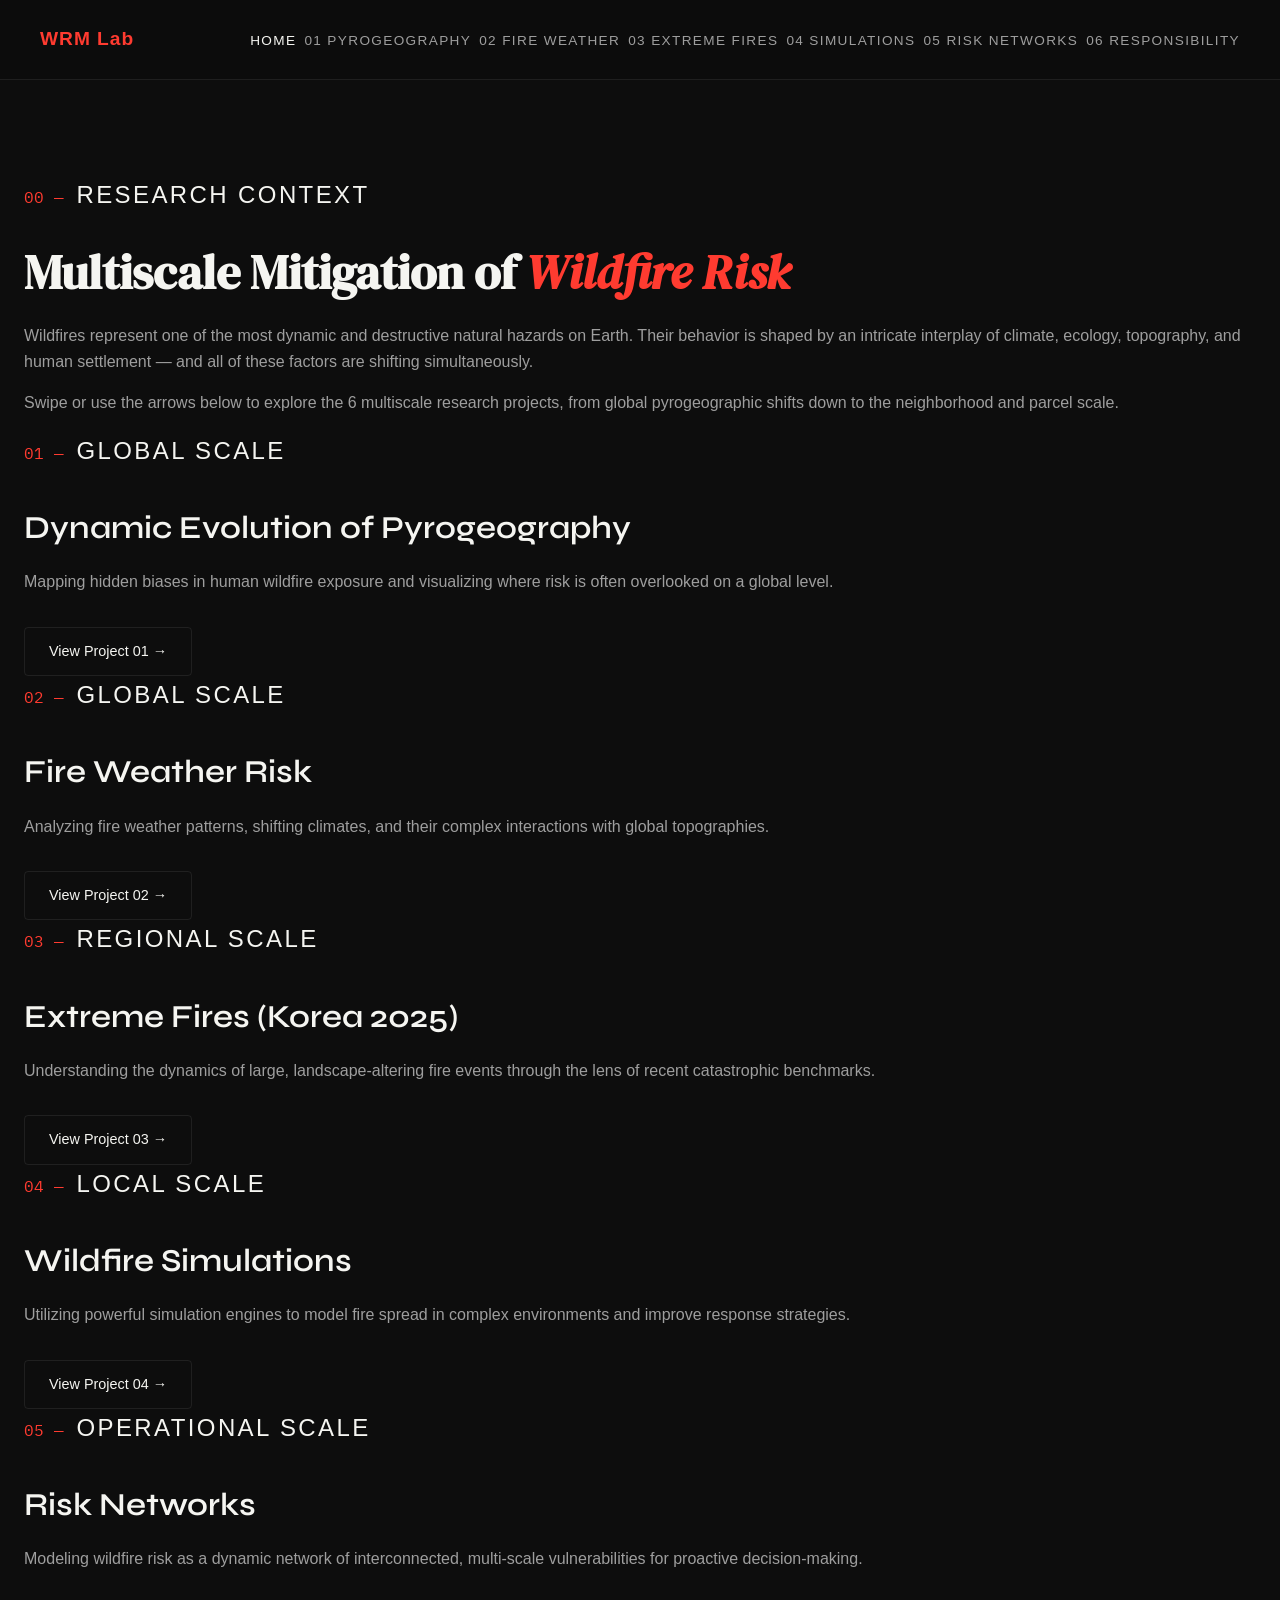
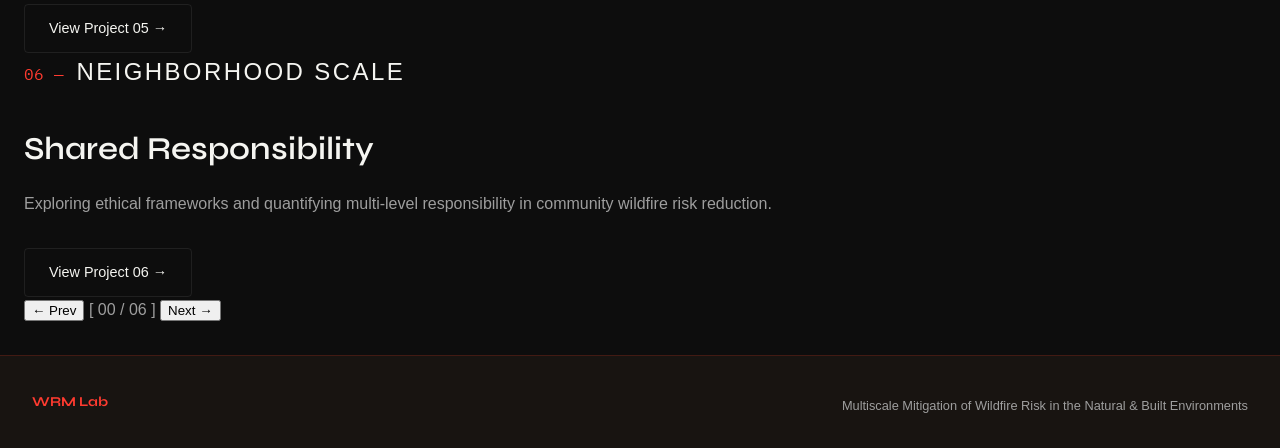
==== index.html @ 54d6aa49 "Restructured file paths and directories" ====
<!DOCTYPE html>
<html lang="en">
<head>
  <meta charset="UTF-8">
  <meta name="viewport" content="width=device-width, initial-scale=1.0">
  <title>Wildfire Risk Mitigation — Multiscale Research</title>
  <link rel="stylesheet" href="css/style.css">
  <link rel="icon" href="data:image/svg+xml,<svg xmlns='http://www.w3.org/2000/svg' viewBox='0 0 100 100'><text y='.9em' font-size='90'>🔥</text></svg>">
</head>
<body>

<nav id="main-nav">
  <a class="nav-logo" href="index.html">WRM Lab</a>
  <ul class="nav-links" style="display: flex; gap: 0.5rem; list-style: none;">
    <li><a href="index.html" class="active">Home</a></li>
    <li><a href="pages/01-pyrogeography.html">01 Pyrogeography</a></li>
    <li><a href="pages/02-fire-weather.html">02 Fire Weather</a></li>
    <li><a href="pages/03-extreme-fires.html">03 Extreme Fires</a></li>
    <li><a href="pages/04-simulations.html">04 Simulations</a></li>
    <li><a href="pages/05-risk-networks.html">05 Risk Networks</a></li>
    <li><a href="pages/06-responsibility.html">06 Responsibility</a></li>
  </ul>
</nav>

<main style="min-height: 100vh; display: flex; align-items: center; justify-content: center; padding: 6rem 1.5rem 2rem;">
  
  <div class="slider-wrapper">
    <div class="slides-container" id="slider">
      
      <div class="slide">
        <div class="section-header">
          <span class="section-num">00 —</span>
          <span class="section-title">Research Context</span>
        </div>
        <h1 style="font-family:'DM Serif Display',serif; font-size:clamp(2rem, 4vw, 3rem); line-height:1.1; margin-bottom:1.5rem;">
          Multiscale Mitigation of <em style="color:var(--fire-red); font-style:italic;">Wildfire Risk</em>
        </h1>
        <p style="color:var(--ash); margin-bottom:1rem;">Wildfires represent one of the most dynamic and destructive natural hazards on Earth. Their behavior is shaped by an intricate interplay of climate, ecology, topography, and human settlement — and all of these factors are shifting simultaneously.</p>
        <p style="color:var(--ash);">Swipe or use the arrows below to explore the 6 multiscale research projects, from global pyrogeographic shifts down to the neighborhood and parcel scale.</p>
      </div>

      <div class="slide">
        <div class="section-header">
          <span class="section-num">01 —</span>
          <span class="section-title">Global Scale</span>
        </div>
        <h2 style="font-family:'Syne',sans-serif; font-size:2rem; margin-bottom:1rem;">Dynamic Evolution of Pyrogeography</h2>
        <p style="color:var(--ash); margin-bottom:2rem;">Mapping hidden biases in human wildfire exposure and visualizing where risk is often overlooked on a global level.</p>
        <a href="pages/01-pyrogeography.html" class="btn-outline">View Project 01 →</a>
      </div>

      <div class="slide">
        <div class="section-header">
          <span class="section-num">02 —</span>
          <span class="section-title">Global Scale</span>
        </div>
        <h2 style="font-family:'Syne',sans-serif; font-size:2rem; margin-bottom:1rem;">Fire Weather Risk</h2>
        <p style="color:var(--ash); margin-bottom:2rem;">Analyzing fire weather patterns, shifting climates, and their complex interactions with global topographies.</p>
        <a href="pages/02-fire-weather.html" class="btn-outline">View Project 02 →</a>
      </div>

      <div class="slide">
        <div class="section-header">
          <span class="section-num">03 —</span>
          <span class="section-title">Regional Scale</span>
        </div>
        <h2 style="font-family:'Syne',sans-serif; font-size:2rem; margin-bottom:1rem;">Extreme Fires (Korea 2025)</h2>
        <p style="color:var(--ash); margin-bottom:2rem;">Understanding the dynamics of large, landscape-altering fire events through the lens of recent catastrophic benchmarks.</p>
        <a href="pages/03-extreme-fires.html" class="btn-outline">View Project 03 →</a>
      </div>

      <div class="slide">
        <div class="section-header">
          <span class="section-num">04 —</span>
          <span class="section-title">Local Scale</span>
        </div>
        <h2 style="font-family:'Syne',sans-serif; font-size:2rem; margin-bottom:1rem;">Wildfire Simulations</h2>
        <p style="color:var(--ash); margin-bottom:2rem;">Utilizing powerful simulation engines to model fire spread in complex environments and improve response strategies.</p>
        <a href="pages/04-simulations.html" class="btn-outline">View Project 04 →</a>
      </div>

      <div class="slide">
        <div class="section-header">
          <span class="section-num">05 —</span>
          <span class="section-title">Operational Scale</span>
        </div>
        <h2 style="font-family:'Syne',sans-serif; font-size:2rem; margin-bottom:1rem;">Risk Networks</h2>
        <p style="color:var(--ash); margin-bottom:2rem;">Modeling wildfire risk as a dynamic network of interconnected, multi-scale vulnerabilities for proactive decision-making.</p>
        <a href="pages/05-risk-networks.html" class="btn-outline">View Project 05 →</a>
      </div>

      <div class="slide">
        <div class="section-header">
          <span class="section-num">06 —</span>
          <span class="section-title">Neighborhood Scale</span>
        </div>
        <h2 style="font-family:'Syne',sans-serif; font-size:2rem; margin-bottom:1rem;">Shared Responsibility</h2>
        <p style="color:var(--ash); margin-bottom:2rem;">Exploring ethical frameworks and quantifying multi-level responsibility in community wildfire risk reduction.</p>
        <a href="pages/06-responsibility.html" class="btn-outline">View Project 06 →</a>
      </div>

    </div>

    <div class="slider-footer">
      <button id="prevBtn" class="slider-btn">← Prev</button>
      <span class="slider-counter">[ <span id="currentSlide">00</span> / 06 ]</span>
      <button id="nextBtn" class="slider-btn">Next →</button>
    </div>
  </div>

</main>

<footer style="text-align: center; padding: 2rem; border-top: 1px solid rgba(232, 52, 26, 0.2); background: rgba(26, 22, 18, 0.85); margin-top: auto;">
  <div style="font-family:'Syne',sans-serif; font-weight:700; color:var(--fire-red);">WRM Lab</div>
  <div style="color:var(--ash); font-size:0.8rem; margin-top:0.5rem;">Multiscale Mitigation of Wildfire Risk in the Natural & Built Environments</div>
</footer>

<script src="main.js"></script>
</body>
</html>
---- css/style.css ----
@import url('https://fonts.googleapis.com/css2?family=DM+Serif+Display:ital@0;1&family=Syne:wght@400;600;700;800&family=IBM+Plex+Mono:wght@400;500&family=Inter:wght@300;400;500&display=swap');

/* =========================================
   WRM Lab - Global Styles
   ========================================= */

:root {
  --bg-color: #0d0d0d;
  --panel-bg: rgba(255, 255, 255, 0.03);
  --border-color: rgba(255, 255, 255, 0.08);
  --bone: #f5f5f1;
  --ash: #9e9e9e;
  --fire-red: #ff3b30;
  --fire-orange: #ff9500;
  --font-main: -apple-system, BlinkMacSystemFont, "Segoe UI", Roboto, Helvetica, Arial, sans-serif;
  --font-mono: "IBM Plex Mono", Consolas, monospace;
}

body {
  background-color: var(--bg-color);
  color: var(--ash);
  font-family: var(--font-main);
  line-height: 1.6;
  margin: 0;
  padding: 0;
  overflow-x: hidden;
}

h1, h2, h3, h4, strong, em {
  color: var(--bone);
  font-weight: 600;
}

em {
  color: var(--fire-orange);
  font-style: normal;
}

a {
  color: var(--bone);
  text-decoration: none;
  transition: color 0.2s;
}

a:hover {
  color: var(--fire-red);
}

/* =========================================
   Navigation
   ========================================= */
#main-nav {
  display: flex;
  justify-content: space-between;
  align-items: center;
  padding: 1.5rem 2.5rem;
  border-bottom: 1px solid var(--border-color);
  position: sticky;
  top: 0;
  background: rgba(13, 13, 13, 0.9);
  backdrop-filter: blur(10px);
  z-index: 100;
}

.nav-logo, .footer-logo {
  font-weight: 700;
  font-size: 1.2rem;
  letter-spacing: 0.05em;
  color: var(--fire-red);
}

.nav-links {
  list-style: none;
  display: flex;
  gap: 1.5rem;
  margin: 0;
  padding: 0;
}

.nav-links a {
  font-size: 0.85rem;
  color: var(--ash);
  text-transform: uppercase;
  letter-spacing: 0.1em;
}

.nav-links a:hover, .nav-links a.active {
  color: var(--bone);
}

/* =========================================
   Hero Section
   ========================================= */
.hero {
  padding: 8rem 2.5rem 4rem;
  max-width: 1200px;
  margin: 0 auto;
}

.hero-eyebrow {
  font-family: var(--font-mono);
  font-size: 0.75rem;
  text-transform: uppercase;
  letter-spacing: 0.15em;
  color: var(--fire-red);
  margin-bottom: 1rem;
}

.hero h1 {
  font-size: clamp(2.5rem, 5vw, 4rem);
  line-height: 1.1;
  margin: 0 0 1.5rem 0;
  letter-spacing: -0.02em;
}

.hero-desc {
  font-size: 1.1rem;
  max-width: 600px;
  margin-bottom: 2.5rem;
}

.hero-meta {
  display: flex;
  gap: 3rem;
  margin-bottom: 3rem;
  padding-top: 2rem;
  border-top: 1px solid var(--border-color);
}

.meta-item {
  display: flex;
  flex-direction: column;
}

.meta-label {
  font-family: var(--font-mono);
  font-size: 0.65rem;
  text-transform: uppercase;
  letter-spacing: 0.1em;
  color: var(--ash);
  margin-bottom: 0.25rem;
}

.meta-value {
  color: var(--bone);
  font-size: 0.9rem;
}

/* =========================================
   Buttons & UI Elements
   ========================================= */
.btn-primary, .btn-outline {
  padding: 0.75rem 1.5rem;
  border-radius: 4px;
  font-size: 0.9rem;
  font-weight: 500;
  display: inline-block;
}

.btn-primary {
  background: var(--fire-red);
  color: #fff;
  border: 1px solid var(--fire-red);
}

.btn-primary:hover {
  background: transparent;
  color: var(--fire-red);
}

.btn-outline {
  background: transparent;
  border: 1px solid var(--border-color);
  color: var(--bone);
}

.btn-outline:hover {
  border-color: var(--bone);
}

.scale-bar {
  display: flex;
  gap: 1.5rem;
  border-bottom: 1px solid var(--border-color);
  padding-bottom: 1rem;
}

.scale-label {
  font-size: 0.8rem;
  color: var(--ash);
  text-transform: uppercase;
  letter-spacing: 0.05em;
}

.scale-label.active {
  color: var(--fire-red);
  font-weight: bold;
}

/* =========================================
   Layout & Typography
   ========================================= */
.two-col {
  display: grid;
  grid-template-columns: 1fr 1fr;
  gap: 4rem;
}

@media (max-width: 768px) {
  .two-col { grid-template-columns: 1fr; gap: 2rem; }
  .hero-meta { flex-direction: column; gap: 1rem; }
  .nav-links { display: none; } /* Hide complex nav on mobile for now */
}

.section-header {
  margin-bottom: 2rem;
}

.section-num {
  font-family: var(--font-mono);
  color: var(--fire-red);
  margin-right: 0.5rem;
}

.section-title {
  font-size: 1.5rem;
  color: var(--bone);
  font-weight: 300;
  text-transform: uppercase;
  letter-spacing: 0.1em;
}

.stats-row {
  display: grid;
  gap: 1.5rem;
}

.stat-item {
  background: var(--panel-bg);
  padding: 1.5rem;
  border-radius: 4px;
  border: 1px solid var(--border-color);
  text-align: center;
}

.stat-num {
  display: block;
  font-size: 2rem;
  color: var(--bone);
  font-weight: 700;
  margin-bottom: 0.25rem;
}

.stat-label {
  font-size: 0.75rem;
  color: var(--ash);
  text-transform: uppercase;
  letter-spacing: 0.1em;
}

.finding-callout {
  padding: 1.5rem;
  border-left: 3px solid var(--fire-red);
  background: rgba(255, 59, 48, 0.05);
}

.finding-callout p {
  color: var(--bone);
  font-size: 1.1rem;
  font-style: italic;
  margin: 0 0 0.5rem 0;
}

.finding-source {
  font-size: 0.8rem;
  color: var(--fire-red);
  font-family: var(--font-mono);
}

/* =========================================
   Projects Grid
   ========================================= */
.projects-section {
  padding: 5rem 2.5rem;
  max-width: 1200px;
  margin: 0 auto;
}

.cards-grid {
  display: grid;
  grid-template-columns: repeat(auto-fit, minmax(320px, 1fr));
  gap: 2rem;
}

.project-card {
  background: var(--panel-bg);
  border: 1px solid var(--border-color);
  border-radius: 8px;
  padding: 2rem;
  position: relative;
  transition: all 0.3s ease;
  display: flex;
  flex-direction: column;
}

.project-card:hover {
  border-color: var(--fire-red);
  transform: translateY(-5px);
  background: rgba(255, 255, 255, 0.05);
}

.card-num {
  position: absolute;
  top: 1.5rem;
  right: 1.5rem;
  font-family: var(--font-mono);
  color: rgba(255, 255, 255, 0.1);
  font-size: 2rem;
  font-weight: 700;
}

.card-scale {
  font-family: var(--font-mono);
  font-size: 0.65rem;
  color: var(--fire-orange);
  text-transform: uppercase;
  letter-spacing: 0.1em;
  margin-bottom: 1rem;
}

.card-title {
  font-size: 1.25rem;
  margin: 0 0 1rem 0;
}

.card-desc {
  font-size: 0.9rem;
  flex-grow: 1;
  margin-bottom: 1.5rem;
}

.card-tags {
  display: flex;
  flex-wrap: wrap;
  gap: 0.5rem;
  margin-bottom: 1.5rem;
}

.tag {
  font-size: 0.7rem;
  padding: 0.2rem 0.6rem;
  background: rgba(255, 255, 255, 0.05);
  border: 1px solid var(--border-color);
  border-radius: 20px;
}

.card-arrow {
  font-size: 0.85rem;
  color: var(--fire-red);
  font-weight: 600;
}

/* =========================================
   Individual Project Pages (e.g. 01-pyrogeography)
   ========================================= */
.page-wrap {
  max-width: 1000px;
  margin: 0 auto;
  padding: 0 2.5rem;
}

.page-hero {
  padding: 6rem 0 3rem;
  position: relative;
  border-bottom: 1px solid var(--border-color);
}

.page-num-large {
  position: absolute;
  top: 2rem;
  right: 0;
  font-size: 12rem;
  font-weight: 800;
  color: rgba(255, 255, 255, 0.02);
  line-height: 1;
  z-index: -1;
}

.page-breadcrumb {
  font-family: var(--font-mono);
  font-size: 0.75rem;
  color: var(--ash);
  margin-bottom: 2rem;
}

.page-breadcrumb span { margin: 0 0.5rem; }

.page-title {
  font-size: 3rem;
  margin: 0 0 1.5rem 0;
  line-height: 1.1;
}

.page-subtitle {
  font-size: 1.2rem;
  max-width: 800px;
}

.content-area {
  padding: 4rem 0;
}

.content-block {
  margin-bottom: 4rem;
  padding-bottom: 4rem;
  border-bottom: 1px solid var(--border-color);
}

.block-header {
  margin-bottom: 1.5rem;
}

.block-tag {
  display: inline-block;
  font-family: var(--font-mono);
  font-size: 0.7rem;
  color: var(--fire-red);
  text-transform: uppercase;
  letter-spacing: 0.1em;
  margin-bottom: 0.5rem;
}

.block-title {
  display: block;
  font-size: 1.5rem;
  color: var(--bone);
}

/* =========================================
   Interactive Plot Cards
   ========================================= */
.plots-grid {
  display: grid;
  grid-template-columns: repeat(auto-fit, minmax(280px, 1fr));
  gap: 1.5rem;
}

.plot-card {
  background: var(--panel-bg);
  border: 1px solid var(--border-color);
  border-radius: 8px;
  overflow: hidden;
  cursor: pointer;
  transition: all 0.2s;
}

.plot-card:hover {
  border-color: var(--fire-orange);
}

.plot-card-preview {
  height: 120px;
  background: rgba(0,0,0,0.5);
  display: flex;
  align-items: center;
  justify-content: center;
  font-size: 2.5rem;
  border-bottom: 1px solid var(--border-color);
}

.plot-card-body {
  padding: 1.2rem;
}

.plot-card-title {
  color: var(--bone);
  font-weight: 600;
  margin-bottom: 0.5rem;
}

.plot-card-desc {
  font-size: 0.8rem;
  margin-bottom: 1rem;
}

.plot-card-link {
  font-size: 0.8rem;
  color: var(--fire-orange);
}

.poster-viewer {
  border: 1px solid var(--border-color);
  border-radius: 8px;
  overflow: hidden;
}

.poster-viewer-header {
  background: var(--panel-bg);
  padding: 0.75rem 1rem;
  display: flex;
  justify-content: space-between;
  border-bottom: 1px solid var(--border-color);
}

.page-nav {
  display: flex;
  justify-content: space-between;
  padding: 2rem 0 4rem;
}

.page-nav-btn {
  padding: 1rem 2rem;
  border: 1px solid var(--border-color);
  border-radius: 4px;
  background: var(--panel-bg);
}

.page-nav-btn:hover {
  border-color: var(--bone);
}

/* =========================================
   Footer
   ========================================= */
footer {
  display: flex;
  justify-content: space-between;
  align-items: center;
  padding: 2rem 2.5rem;
  border-top: 1px solid var(--border-color);
  background: var(--bg-color);
  font-size: 0.85rem;
}

@media (max-width: 768px) {
  footer { flex-direction: column; gap: 1rem; text-align: center; }
  footer > div { text-align: center !important; }
}

/* =========================================
   Animations
   ========================================= */
@keyframes fadeInUp {
  from { opacity: 0; transform: translateY(20px); }
  to { opacity: 1; transform: translateY(0); }
}

.animate-in {
  opacity: 0;
  animation: fadeInUp 0.8s ease forwards;
}

.delay-1 { animation-delay: 0.1s; }
.delay-2 { animation-delay: 0.2s; }
.delay-3 { animation-delay: 0.3s; }
.delay-4 { animation-delay: 0.4s; }
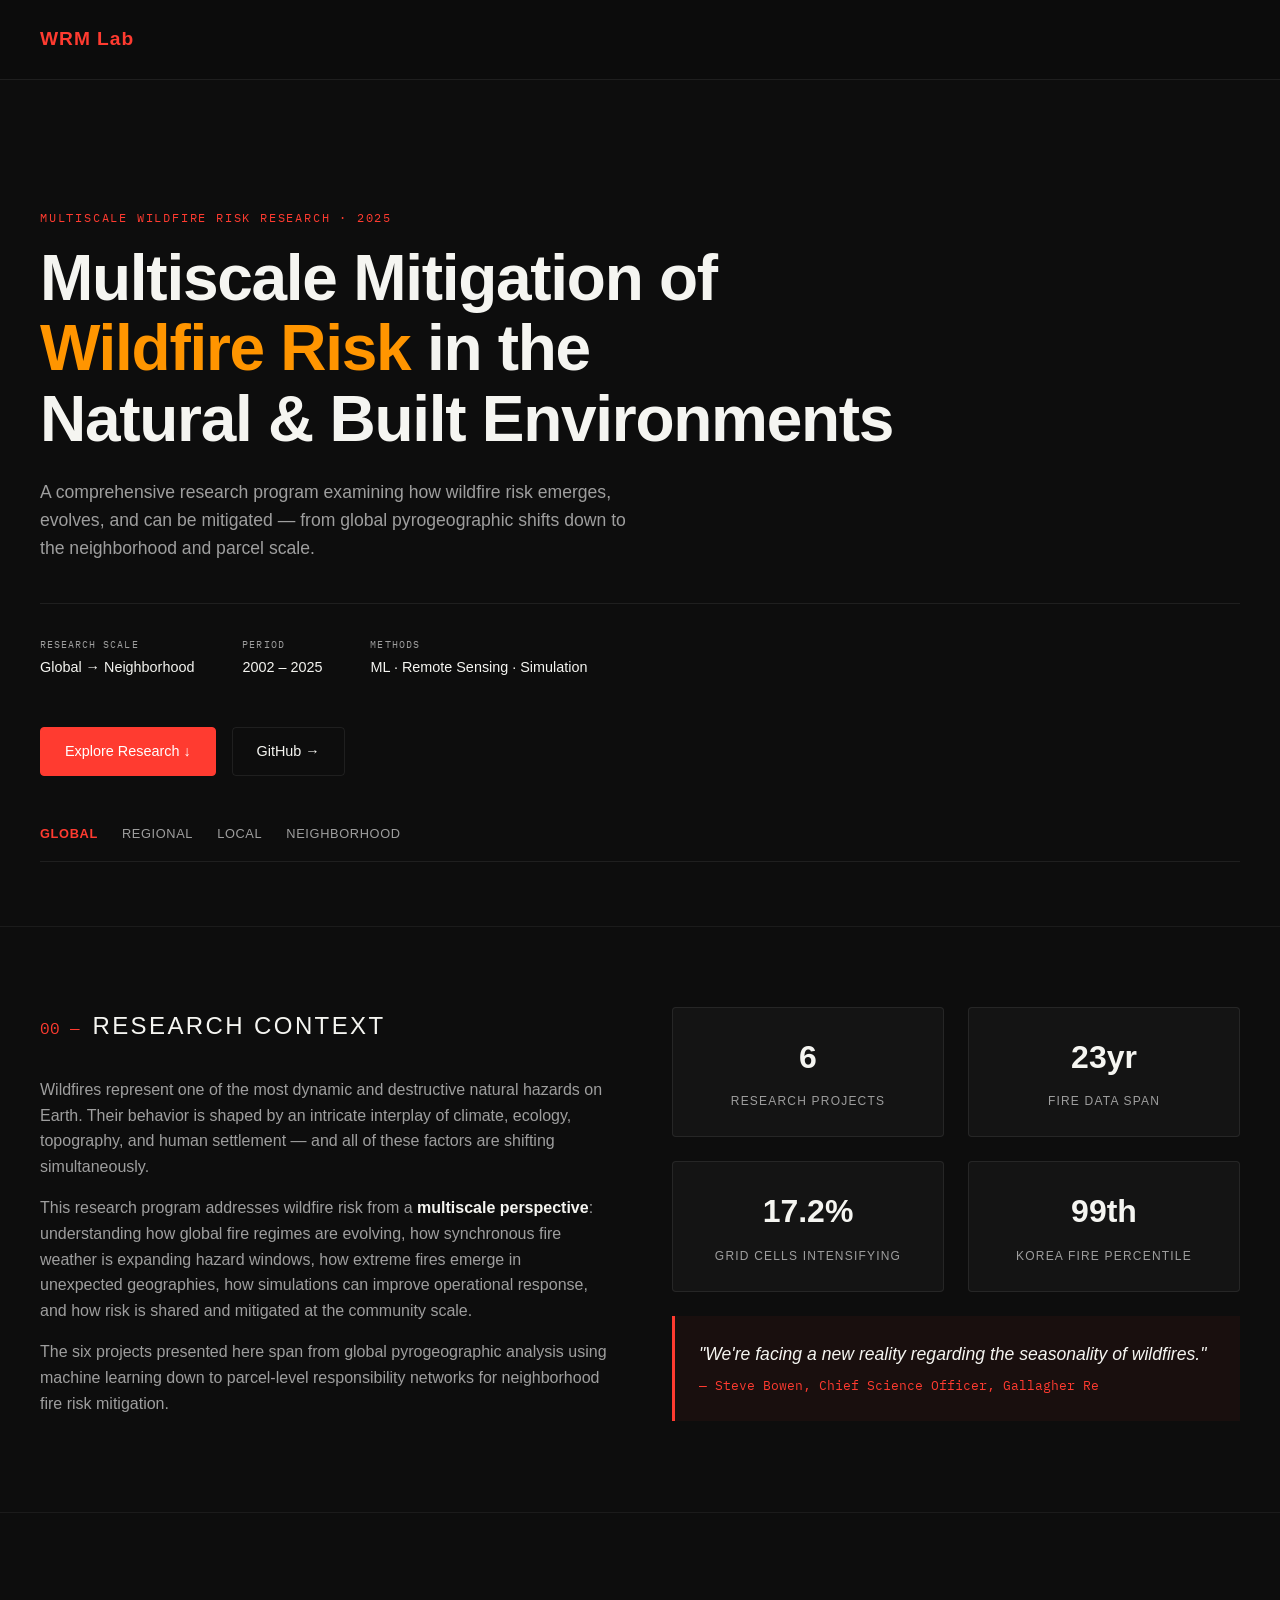
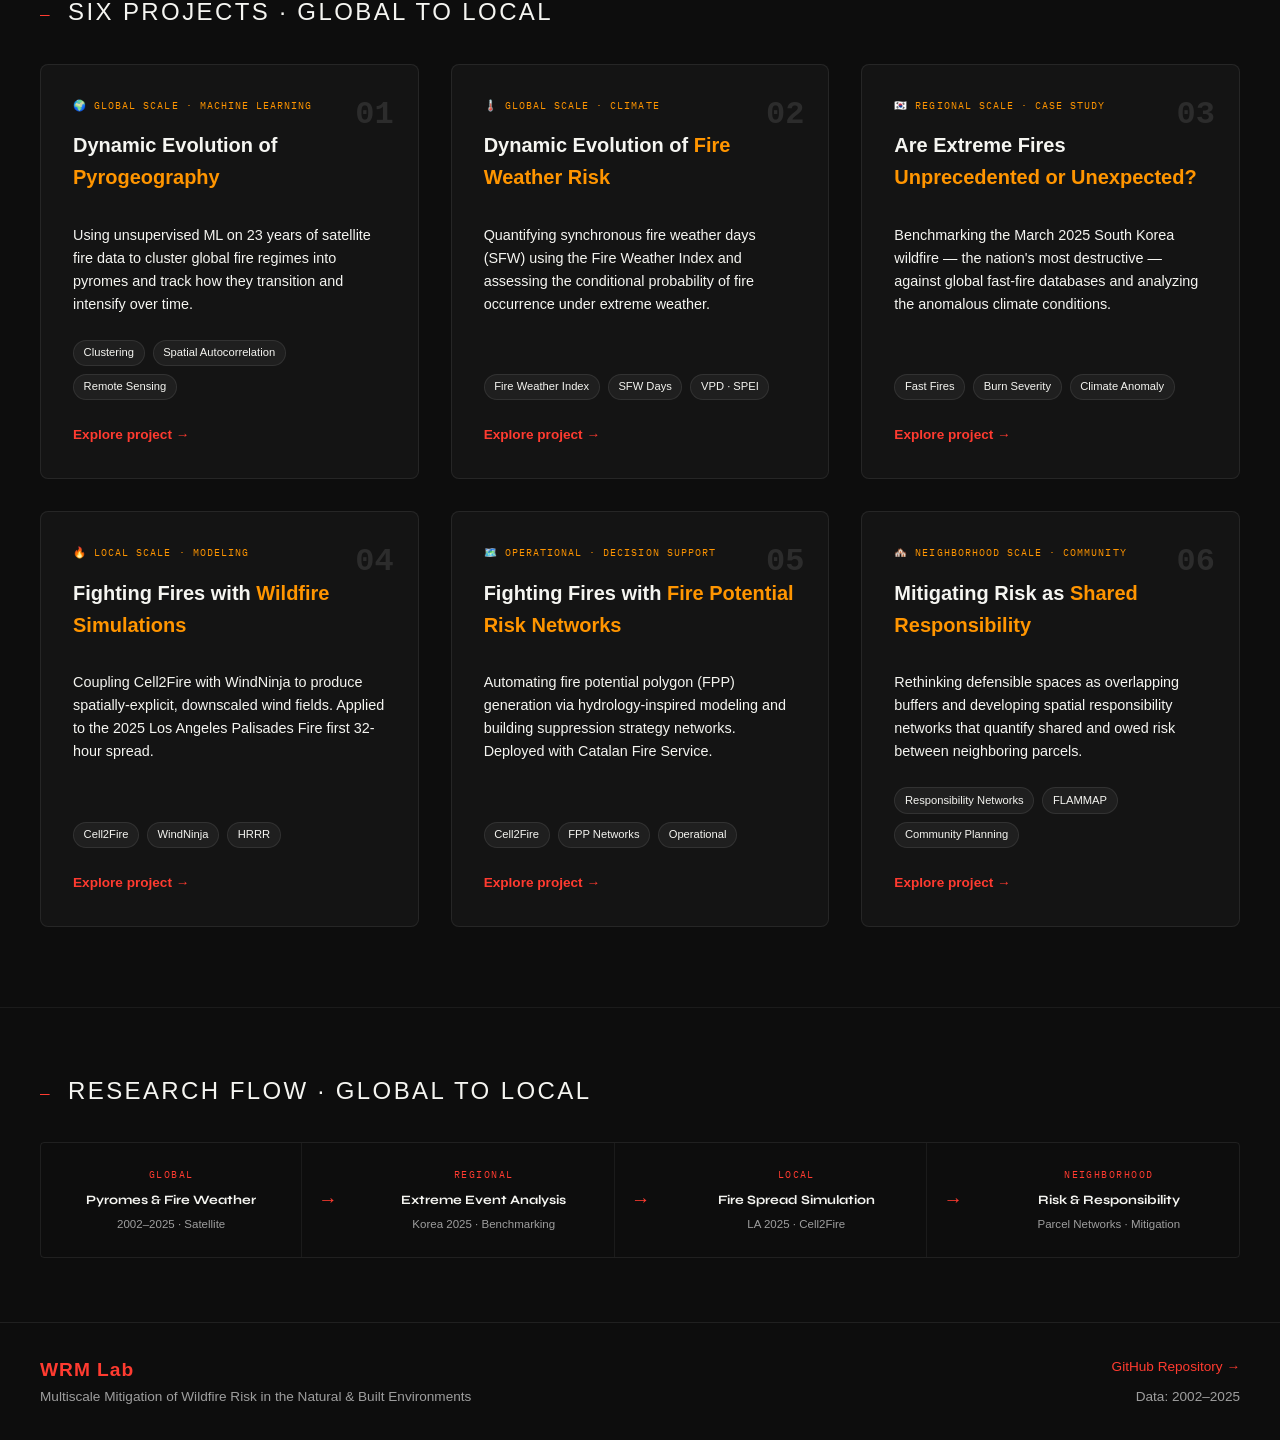
==== commit 4f642b64: "Restructured file paths and directories" ====
--- a/index.html
+++ b/index.html
@@ -10,111 +10,232 @@
 <body>
 
 <nav id="main-nav">
-  <a class="nav-logo" href="index.html">WRM Lab</a>
-  <ul class="nav-links" style="display: flex; gap: 0.5rem; list-style: none;">
-    <li><a href="index.html" class="active">Home</a></li>
-    <li><a href="pages/01-pyrogeography.html">01 Pyrogeography</a></li>
-    <li><a href="pages/02-fire-weather.html">02 Fire Weather</a></li>
-    <li><a href="pages/03-extreme-fires.html">03 Extreme Fires</a></li>
-    <li><a href="pages/04-simulations.html">04 Simulations</a></li>
-    <li><a href="pages/05-risk-networks.html">05 Risk Networks</a></li>
-    <li><a href="pages/06-responsibility.html">06 Responsibility</a></li>
-  </ul>
+  <a class="nav-logo" href="#">WRM Lab</a>
+  <ul class="nav-links"></ul>
 </nav>
 
-<main style="min-height: 100vh; display: flex; align-items: center; justify-content: center; padding: 6rem 1.5rem 2rem;">
-  
-  <div class="slider-wrapper">
-    <div class="slides-container" id="slider">
-      
-      <div class="slide">
+<!-- ─── HERO ─── -->
+<section class="hero">
+  <div class="hero-bg"></div>
+  <div class="hero-grid"></div>
+  <div class="hero-content">
+    <div class="hero-eyebrow animate-in">Multiscale Wildfire Risk Research · 2025</div>
+    <h1 class="animate-in delay-1">
+      Multiscale Mitigation of<br>
+      <em>Wildfire Risk</em> in the<br>
+      Natural &amp; Built Environments
+    </h1>
+    <p class="hero-desc animate-in delay-2">
+      A comprehensive research program examining how wildfire risk emerges, evolves, and can be mitigated — from global pyrogeographic shifts down to the neighborhood and parcel scale.
+    </p>
+    <div class="hero-meta animate-in delay-3">
+      <div class="meta-item">
+        <span class="meta-label">Research Scale</span>
+        <span class="meta-value">Global → Neighborhood</span>
+      </div>
+      <div class="meta-item">
+        <span class="meta-label">Period</span>
+        <span class="meta-value">2002 – 2025</span>
+      </div>
+      <div class="meta-item">
+        <span class="meta-label">Methods</span>
+        <span class="meta-value">ML · Remote Sensing · Simulation</span>
+      </div>
+    </div>
+    <div class="animate-in delay-4" style="display:flex; gap:1rem; flex-wrap:wrap;">
+      <a href="#projects" class="btn-primary">Explore Research ↓</a>
+      <a href="https://github.com/minhokim93/Lau_WRM" target="_blank" class="btn-outline">GitHub →</a>
+    </div>
+
+    <div class="scale-bar animate-in delay-4" style="margin-top:3rem;">
+      <span class="scale-label active">Global</span>
+      <span class="scale-label">Regional</span>
+      <span class="scale-label">Local</span>
+      <span class="scale-label">Neighborhood</span>
+    </div>
+  </div>
+</section>
+
+<!-- ─── CONTEXT ─── -->
+<section style="padding: 5rem 2.5rem; border-top: 1px solid rgba(255,255,255,0.06); border-bottom: 1px solid rgba(255,255,255,0.06);">
+  <div style="max-width:1200px; margin:0 auto;">
+    <div class="two-col">
+      <div>
         <div class="section-header">
           <span class="section-num">00 —</span>
           <span class="section-title">Research Context</span>
         </div>
-        <h1 style="font-family:'DM Serif Display',serif; font-size:clamp(2rem, 4vw, 3rem); line-height:1.1; margin-bottom:1.5rem;">
-          Multiscale Mitigation of <em style="color:var(--fire-red); font-style:italic;">Wildfire Risk</em>
-        </h1>
-        <p style="color:var(--ash); margin-bottom:1rem;">Wildfires represent one of the most dynamic and destructive natural hazards on Earth. Their behavior is shaped by an intricate interplay of climate, ecology, topography, and human settlement — and all of these factors are shifting simultaneously.</p>
-        <p style="color:var(--ash);">Swipe or use the arrows below to explore the 6 multiscale research projects, from global pyrogeographic shifts down to the neighborhood and parcel scale.</p>
-      </div>
-
-      <div class="slide">
-        <div class="section-header">
-          <span class="section-num">01 —</span>
-          <span class="section-title">Global Scale</span>
-        </div>
-        <h2 style="font-family:'Syne',sans-serif; font-size:2rem; margin-bottom:1rem;">Dynamic Evolution of Pyrogeography</h2>
-        <p style="color:var(--ash); margin-bottom:2rem;">Mapping hidden biases in human wildfire exposure and visualizing where risk is often overlooked on a global level.</p>
-        <a href="pages/01-pyrogeography.html" class="btn-outline">View Project 01 →</a>
-      </div>
-
-      <div class="slide">
-        <div class="section-header">
-          <span class="section-num">02 —</span>
-          <span class="section-title">Global Scale</span>
-        </div>
-        <h2 style="font-family:'Syne',sans-serif; font-size:2rem; margin-bottom:1rem;">Fire Weather Risk</h2>
-        <p style="color:var(--ash); margin-bottom:2rem;">Analyzing fire weather patterns, shifting climates, and their complex interactions with global topographies.</p>
-        <a href="pages/02-fire-weather.html" class="btn-outline">View Project 02 →</a>
-      </div>
-
-      <div class="slide">
-        <div class="section-header">
-          <span class="section-num">03 —</span>
-          <span class="section-title">Regional Scale</span>
-        </div>
-        <h2 style="font-family:'Syne',sans-serif; font-size:2rem; margin-bottom:1rem;">Extreme Fires (Korea 2025)</h2>
-        <p style="color:var(--ash); margin-bottom:2rem;">Understanding the dynamics of large, landscape-altering fire events through the lens of recent catastrophic benchmarks.</p>
-        <a href="pages/03-extreme-fires.html" class="btn-outline">View Project 03 →</a>
-      </div>
-
-      <div class="slide">
-        <div class="section-header">
-          <span class="section-num">04 —</span>
-          <span class="section-title">Local Scale</span>
-        </div>
-        <h2 style="font-family:'Syne',sans-serif; font-size:2rem; margin-bottom:1rem;">Wildfire Simulations</h2>
-        <p style="color:var(--ash); margin-bottom:2rem;">Utilizing powerful simulation engines to model fire spread in complex environments and improve response strategies.</p>
-        <a href="pages/04-simulations.html" class="btn-outline">View Project 04 →</a>
-      </div>
-
-      <div class="slide">
-        <div class="section-header">
-          <span class="section-num">05 —</span>
-          <span class="section-title">Operational Scale</span>
-        </div>
-        <h2 style="font-family:'Syne',sans-serif; font-size:2rem; margin-bottom:1rem;">Risk Networks</h2>
-        <p style="color:var(--ash); margin-bottom:2rem;">Modeling wildfire risk as a dynamic network of interconnected, multi-scale vulnerabilities for proactive decision-making.</p>
-        <a href="pages/05-risk-networks.html" class="btn-outline">View Project 05 →</a>
-      </div>
-
-      <div class="slide">
-        <div class="section-header">
-          <span class="section-num">06 —</span>
-          <span class="section-title">Neighborhood Scale</span>
-        </div>
-        <h2 style="font-family:'Syne',sans-serif; font-size:2rem; margin-bottom:1rem;">Shared Responsibility</h2>
-        <p style="color:var(--ash); margin-bottom:2rem;">Exploring ethical frameworks and quantifying multi-level responsibility in community wildfire risk reduction.</p>
-        <a href="pages/06-responsibility.html" class="btn-outline">View Project 06 →</a>
-      </div>
-
-    </div>
-
-    <div class="slider-footer">
-      <button id="prevBtn" class="slider-btn">← Prev</button>
-      <span class="slider-counter">[ <span id="currentSlide">00</span> / 06 ]</span>
-      <button id="nextBtn" class="slider-btn">Next →</button>
-    </div>
-  </div>
-
-</main>
-
-<footer style="text-align: center; padding: 2rem; border-top: 1px solid rgba(232, 52, 26, 0.2); background: rgba(26, 22, 18, 0.85); margin-top: auto;">
-  <div style="font-family:'Syne',sans-serif; font-weight:700; color:var(--fire-red);">WRM Lab</div>
-  <div style="color:var(--ash); font-size:0.8rem; margin-top:0.5rem;">Multiscale Mitigation of Wildfire Risk in the Natural & Built Environments</div>
+        <div class="block-text">
+          <p>Wildfires represent one of the most dynamic and destructive natural hazards on Earth. Their behavior is shaped by an intricate interplay of climate, ecology, topography, and human settlement — and all of these factors are shifting simultaneously.</p>
+          <p>This research program addresses wildfire risk from a <strong style="color:var(--bone)">multiscale perspective</strong>: understanding how global fire regimes are evolving, how synchronous fire weather is expanding hazard windows, how extreme fires emerge in unexpected geographies, how simulations can improve operational response, and how risk is shared and mitigated at the community scale.</p>
+          <p>The six projects presented here span from global pyrogeographic analysis using machine learning down to parcel-level responsibility networks for neighborhood fire risk mitigation.</p>
+        </div>
+      </div>
+      <div>
+        <div class="stats-row" style="grid-template-columns: 1fr 1fr;">
+          <div class="stat-item">
+            <span class="stat-num">6</span>
+            <span class="stat-label">Research Projects</span>
+          </div>
+          <div class="stat-item">
+            <span class="stat-num">23yr</span>
+            <span class="stat-label">Fire Data Span</span>
+          </div>
+          <div class="stat-item">
+            <span class="stat-num">17.2%</span>
+            <span class="stat-label">Grid Cells Intensifying</span>
+          </div>
+          <div class="stat-item">
+            <span class="stat-num">99th</span>
+            <span class="stat-label">Korea Fire Percentile</span>
+          </div>
+        </div>
+        <div class="finding-callout" style="margin-top:1.5rem;">
+          <p>"We're facing a new reality regarding the seasonality of wildfires."</p>
+          <div class="finding-source">— Steve Bowen, Chief Science Officer, Gallagher Re</div>
+        </div>
+      </div>
+    </div>
+  </div>
+</section>
+
+<!-- ─── PROJECTS ─── -->
+<section class="projects-section" id="projects">
+  <div class="section-header">
+    <span class="section-num">— </span>
+    <span class="section-title">Six Projects · Global to Local</span>
+  </div>
+
+  <div class="cards-grid">
+
+    <a href="pages/01-pyrogeography.html" class="project-card">
+      <span class="card-num">01</span>
+      <div class="card-scale">🌍 Global Scale · Machine Learning</div>
+      <h2 class="card-title">Dynamic Evolution of <em>Pyrogeography</em></h2>
+      <p class="card-desc">Using unsupervised ML on 23 years of satellite fire data to cluster global fire regimes into pyromes and track how they transition and intensify over time.</p>
+      <div class="card-tags">
+        <span class="tag">Clustering</span>
+        <span class="tag">Spatial Autocorrelation</span>
+        <span class="tag">Remote Sensing</span>
+      </div>
+      <div class="card-arrow">Explore project →</div>
+    </a>
+
+    <a href="pages/02-fire-weather.html" class="project-card">
+      <span class="card-num">02</span>
+      <div class="card-scale">🌡️ Global Scale · Climate</div>
+      <h2 class="card-title">Dynamic Evolution of <em>Fire Weather Risk</em></h2>
+      <p class="card-desc">Quantifying synchronous fire weather days (SFW) using the Fire Weather Index and assessing the conditional probability of fire occurrence under extreme weather.</p>
+      <div class="card-tags">
+        <span class="tag">Fire Weather Index</span>
+        <span class="tag">SFW Days</span>
+        <span class="tag">VPD · SPEI</span>
+      </div>
+      <div class="card-arrow">Explore project →</div>
+    </a>
+
+    <a href="pages/03-extreme-fires.html" class="project-card">
+      <span class="card-num">03</span>
+      <div class="card-scale">🇰🇷 Regional Scale · Case Study</div>
+      <h2 class="card-title">Are Extreme Fires <em>Unprecedented or Unexpected?</em></h2>
+      <p class="card-desc">Benchmarking the March 2025 South Korea wildfire — the nation's most destructive — against global fast-fire databases and analyzing the anomalous climate conditions.</p>
+      <div class="card-tags">
+        <span class="tag">Fast Fires</span>
+        <span class="tag">Burn Severity</span>
+        <span class="tag">Climate Anomaly</span>
+      </div>
+      <div class="card-arrow">Explore project →</div>
+    </a>
+
+    <a href="pages/04-simulations.html" class="project-card">
+      <span class="card-num">04</span>
+      <div class="card-scale">🔥 Local Scale · Modeling</div>
+      <h2 class="card-title">Fighting Fires with <em>Wildfire Simulations</em></h2>
+      <p class="card-desc">Coupling Cell2Fire with WindNinja to produce spatially-explicit, downscaled wind fields. Applied to the 2025 Los Angeles Palisades Fire first 32-hour spread.</p>
+      <div class="card-tags">
+        <span class="tag">Cell2Fire</span>
+        <span class="tag">WindNinja</span>
+        <span class="tag">HRRR</span>
+      </div>
+      <div class="card-arrow">Explore project →</div>
+    </a>
+
+    <a href="pages/05-risk-networks.html" class="project-card">
+      <span class="card-num">05</span>
+      <div class="card-scale">🗺️ Operational · Decision Support</div>
+      <h2 class="card-title">Fighting Fires with <em>Fire Potential Risk Networks</em></h2>
+      <p class="card-desc">Automating fire potential polygon (FPP) generation via hydrology-inspired modeling and building suppression strategy networks. Deployed with Catalan Fire Service.</p>
+      <div class="card-tags">
+        <span class="tag">Cell2Fire</span>
+        <span class="tag">FPP Networks</span>
+        <span class="tag">Operational</span>
+      </div>
+      <div class="card-arrow">Explore project →</div>
+    </a>
+
+    <a href="pages/06-responsibility.html" class="project-card">
+      <span class="card-num">06</span>
+      <div class="card-scale">🏘️ Neighborhood Scale · Community</div>
+      <h2 class="card-title">Mitigating Risk as <em>Shared Responsibility</em></h2>
+      <p class="card-desc">Rethinking defensible spaces as overlapping buffers and developing spatial responsibility networks that quantify shared and owed risk between neighboring parcels.</p>
+      <div class="card-tags">
+        <span class="tag">Responsibility Networks</span>
+        <span class="tag">FLAMMAP</span>
+        <span class="tag">Community Planning</span>
+      </div>
+      <div class="card-arrow">Explore project →</div>
+    </a>
+
+  </div>
+</section>
+
+<!-- ─── SCALE FLOW ─── -->
+<section style="padding: 4rem 2.5rem; border-top: 1px solid rgba(255,255,255,0.06);">
+  <div style="max-width:1200px; margin:0 auto;">
+    <div class="section-header">
+      <span class="section-num">— </span>
+      <span class="section-title">Research Flow · Global to Local</span>
+    </div>
+    <div style="display:flex; align-items:center; flex-wrap:wrap; gap:0; overflow:hidden; border: 1px solid rgba(255,255,255,0.08); border-radius:4px;">
+      <div style="flex:1; min-width:150px; padding:1.5rem; border-right:1px solid rgba(255,255,255,0.06); text-align:center;">
+        <div style="font-family:'IBM Plex Mono',monospace; font-size:0.6rem; letter-spacing:0.15em; text-transform:uppercase; color:var(--fire-red); margin-bottom:0.5rem;">Global</div>
+        <div style="font-family:'Syne',sans-serif; font-weight:700; font-size:0.8rem; color:var(--bone);">Pyromes &amp; Fire Weather</div>
+        <div style="font-size:0.72rem; color:var(--ash); margin-top:0.25rem;">2002–2025 · Satellite</div>
+      </div>
+      <div style="padding:1rem; color:var(--fire-red); font-size:1.2rem;">→</div>
+      <div style="flex:1; min-width:150px; padding:1.5rem; border-right:1px solid rgba(255,255,255,0.06); text-align:center;">
+        <div style="font-family:'IBM Plex Mono',monospace; font-size:0.6rem; letter-spacing:0.15em; text-transform:uppercase; color:var(--fire-red); margin-bottom:0.5rem;">Regional</div>
+        <div style="font-family:'Syne',sans-serif; font-weight:700; font-size:0.8rem; color:var(--bone);">Extreme Event Analysis</div>
+        <div style="font-size:0.72rem; color:var(--ash); margin-top:0.25rem;">Korea 2025 · Benchmarking</div>
+      </div>
+      <div style="padding:1rem; color:var(--fire-red); font-size:1.2rem;">→</div>
+      <div style="flex:1; min-width:150px; padding:1.5rem; border-right:1px solid rgba(255,255,255,0.06); text-align:center;">
+        <div style="font-family:'IBM Plex Mono',monospace; font-size:0.6rem; letter-spacing:0.15em; text-transform:uppercase; color:var(--fire-red); margin-bottom:0.5rem;">Local</div>
+        <div style="font-family:'Syne',sans-serif; font-weight:700; font-size:0.8rem; color:var(--bone);">Fire Spread Simulation</div>
+        <div style="font-size:0.72rem; color:var(--ash); margin-top:0.25rem;">LA 2025 · Cell2Fire</div>
+      </div>
+      <div style="padding:1rem; color:var(--fire-red); font-size:1.2rem;">→</div>
+      <div style="flex:1; min-width:150px; padding:1.5rem; text-align:center;">
+        <div style="font-family:'IBM Plex Mono',monospace; font-size:0.6rem; letter-spacing:0.15em; text-transform:uppercase; color:var(--fire-red); margin-bottom:0.5rem;">Neighborhood</div>
+        <div style="font-family:'Syne',sans-serif; font-weight:700; font-size:0.8rem; color:var(--bone);">Risk &amp; Responsibility</div>
+        <div style="font-size:0.72rem; color:var(--ash); margin-top:0.25rem;">Parcel Networks · Mitigation</div>
+      </div>
+    </div>
+  </div>
+</section>
+
+<footer>
+  <div>
+    <a class="footer-logo" href="#">WRM Lab</a>
+    <div>Multiscale Mitigation of Wildfire Risk in the Natural &amp; Built Environments</div>
+  </div>
+  <div style="text-align:right;">
+    <div><a href="https://github.com/minhokim93/Lau_WRM" style="color:var(--fire-red); text-decoration:none;" target="_blank">GitHub Repository →</a></div>
+    <div style="margin-top:0.5rem;">Data: 2002–2025</div>
+  </div>
 </footer>
 
-<script src="main.js"></script>
+<script src="js/main.js"></script>
+<script>buildNav('home');</script>
 </body>
-</html>+</html>
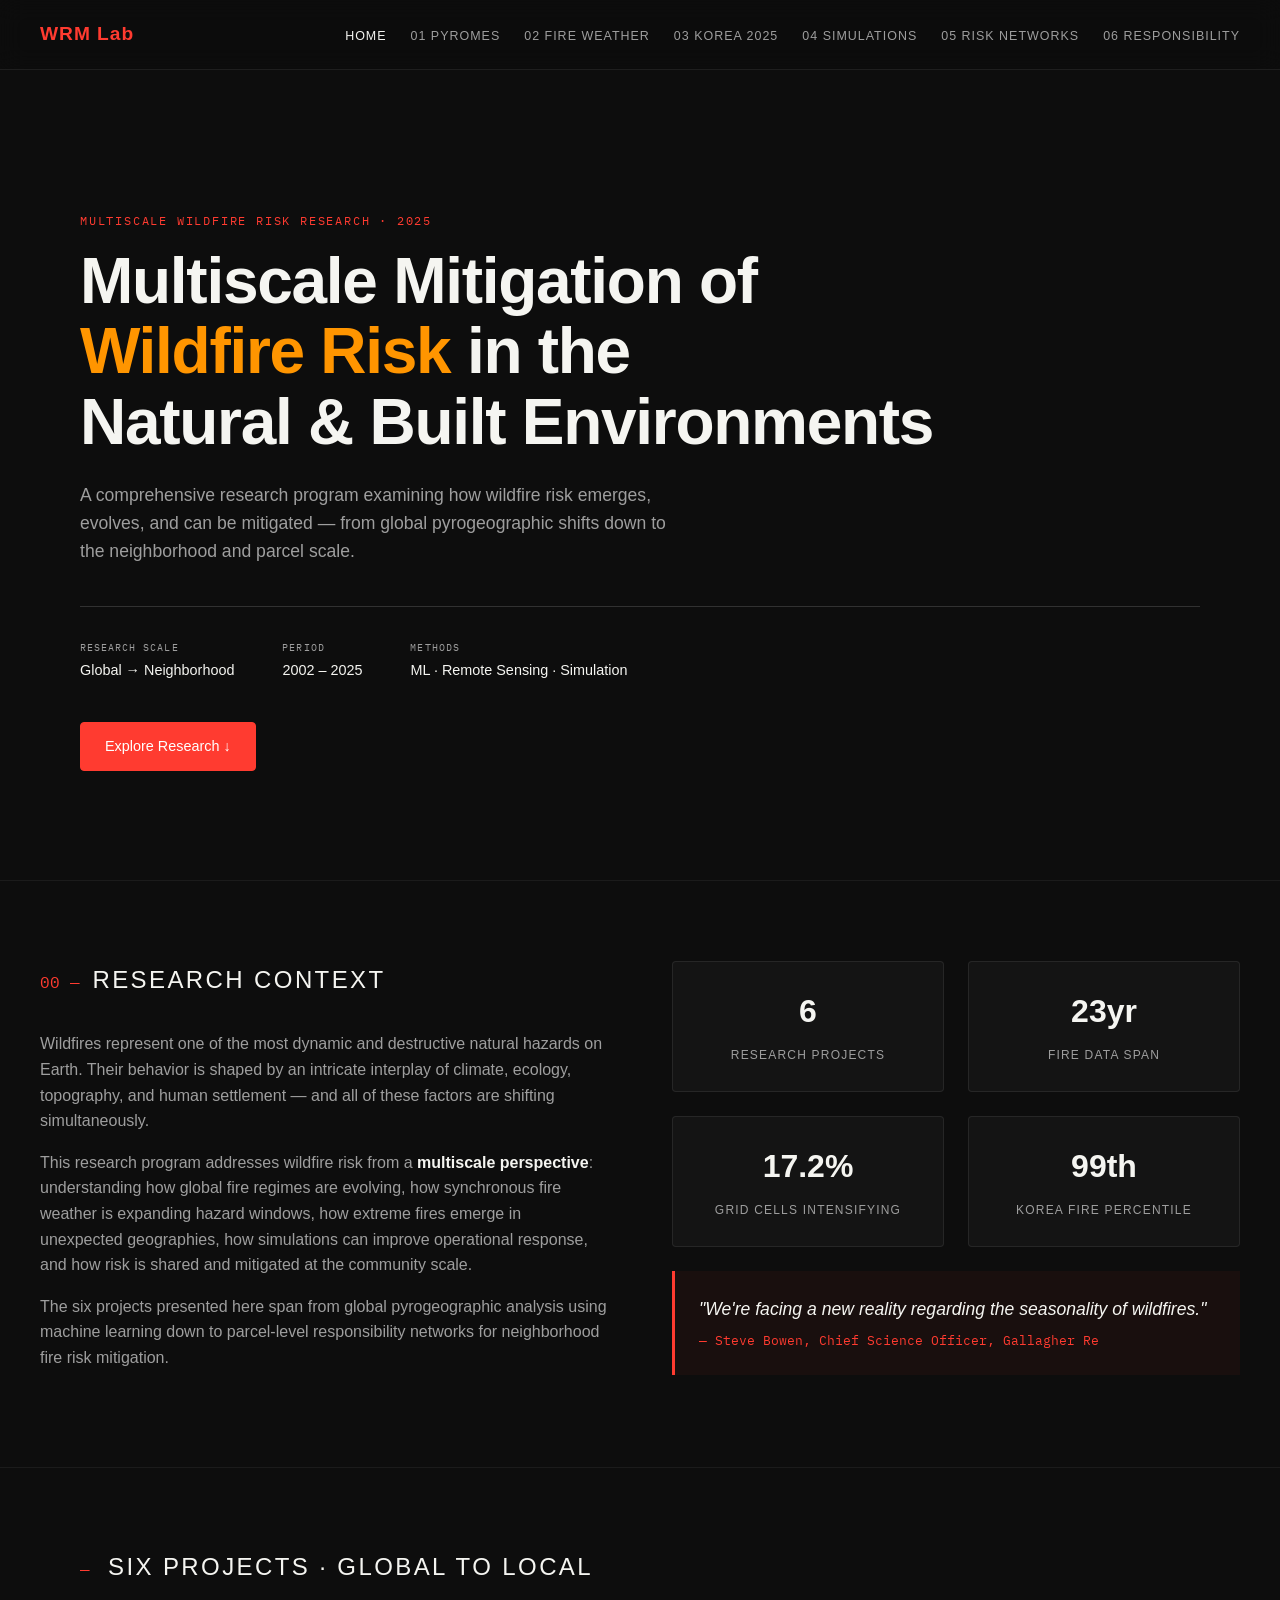
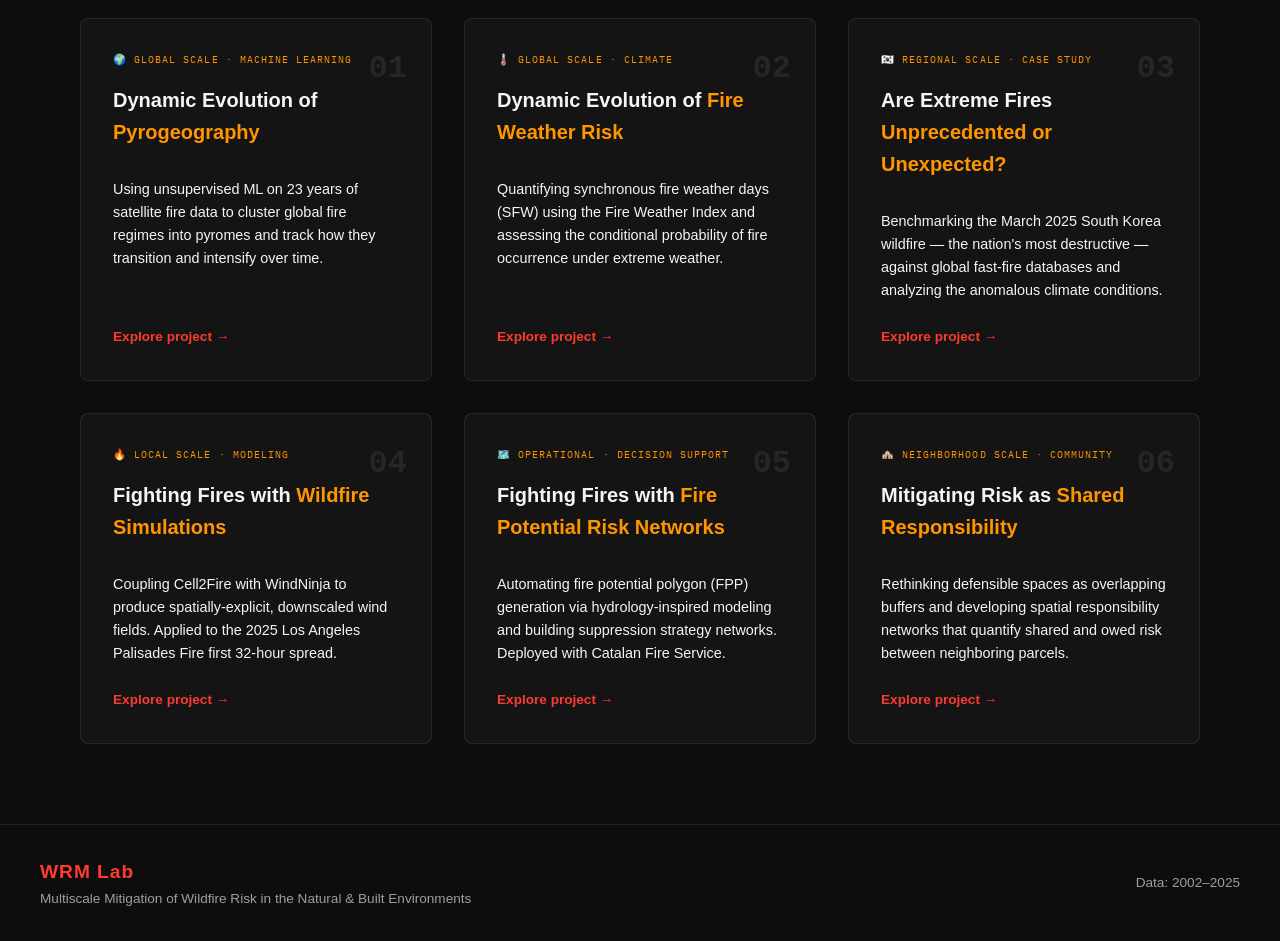
==== commit a661997c: "Restructured file paths and directories" ====
--- a/index.html
+++ b/index.html
@@ -11,13 +11,28 @@
 
 <nav id="main-nav">
   <a class="nav-logo" href="#">WRM Lab</a>
-  <ul class="nav-links"></ul>
+  <ul class="nav-links">
+    <li><a href="#" class="active">Home</a></li>
+    <li><a href="pages/01-pyrogeography.html">01 Pyromes</a></li>
+    <li><a href="pages/02-fire-weather.html">02 Fire Weather</a></li>
+    <li><a href="pages/03-extreme-fires.html">03 Korea 2025</a></li>
+    <li><a href="pages/04-simulations.html">04 Simulations</a></li>
+    <li><a href="pages/05-risk-networks.html">05 Risk Networks</a></li>
+    <li><a href="pages/06-responsibility.html">06 Responsibility</a></li>
+  </ul>
+  <button class="nav-hamburger" id="navHamburger" aria-label="Toggle menu">&#9776;</button>
 </nav>
 
-<!-- ─── HERO ─── -->
+<!-- HERO -->
 <section class="hero">
-  <div class="hero-bg"></div>
-  <div class="hero-grid"></div>
+  <div class="hero-slideshow">
+    <div class="slide active" style="background-image: url('images/background1.jpg')"></div>
+    <div class="slide" style="background-image: url('images/background2.jpg')"></div>
+    <div class="slide" style="background-image: url('images/background3.jpg')"></div>
+    <div class="slide" style="background-image: url('images/background4.jpg')"></div>
+    <div class="hero-slideshow-overlay"></div>
+  </div>
+
   <div class="hero-content">
     <div class="hero-eyebrow animate-in">Multiscale Wildfire Risk Research · 2025</div>
     <h1 class="animate-in delay-1">
@@ -42,21 +57,13 @@
         <span class="meta-value">ML · Remote Sensing · Simulation</span>
       </div>
     </div>
-    <div class="animate-in delay-4" style="display:flex; gap:1rem; flex-wrap:wrap;">
+    <div class="animate-in delay-4">
       <a href="#projects" class="btn-primary">Explore Research ↓</a>
-      <a href="https://github.com/minhokim93/Lau_WRM" target="_blank" class="btn-outline">GitHub →</a>
-    </div>
-
-    <div class="scale-bar animate-in delay-4" style="margin-top:3rem;">
-      <span class="scale-label active">Global</span>
-      <span class="scale-label">Regional</span>
-      <span class="scale-label">Local</span>
-      <span class="scale-label">Neighborhood</span>
     </div>
   </div>
 </section>
 
-<!-- ─── CONTEXT ─── -->
+<!-- CONTEXT -->
 <section style="padding: 5rem 2.5rem; border-top: 1px solid rgba(255,255,255,0.06); border-bottom: 1px solid rgba(255,255,255,0.06);">
   <div style="max-width:1200px; margin:0 auto;">
     <div class="two-col">
@@ -99,7 +106,7 @@
   </div>
 </section>
 
-<!-- ─── PROJECTS ─── -->
+<!-- PROJECTS -->
 <section class="projects-section" id="projects">
   <div class="section-header">
     <span class="section-num">— </span>
@@ -113,11 +120,6 @@
       <div class="card-scale">🌍 Global Scale · Machine Learning</div>
       <h2 class="card-title">Dynamic Evolution of <em>Pyrogeography</em></h2>
       <p class="card-desc">Using unsupervised ML on 23 years of satellite fire data to cluster global fire regimes into pyromes and track how they transition and intensify over time.</p>
-      <div class="card-tags">
-        <span class="tag">Clustering</span>
-        <span class="tag">Spatial Autocorrelation</span>
-        <span class="tag">Remote Sensing</span>
-      </div>
       <div class="card-arrow">Explore project →</div>
     </a>
 
@@ -126,11 +128,6 @@
       <div class="card-scale">🌡️ Global Scale · Climate</div>
       <h2 class="card-title">Dynamic Evolution of <em>Fire Weather Risk</em></h2>
       <p class="card-desc">Quantifying synchronous fire weather days (SFW) using the Fire Weather Index and assessing the conditional probability of fire occurrence under extreme weather.</p>
-      <div class="card-tags">
-        <span class="tag">Fire Weather Index</span>
-        <span class="tag">SFW Days</span>
-        <span class="tag">VPD · SPEI</span>
-      </div>
       <div class="card-arrow">Explore project →</div>
     </a>
 
@@ -139,11 +136,6 @@
       <div class="card-scale">🇰🇷 Regional Scale · Case Study</div>
       <h2 class="card-title">Are Extreme Fires <em>Unprecedented or Unexpected?</em></h2>
       <p class="card-desc">Benchmarking the March 2025 South Korea wildfire — the nation's most destructive — against global fast-fire databases and analyzing the anomalous climate conditions.</p>
-      <div class="card-tags">
-        <span class="tag">Fast Fires</span>
-        <span class="tag">Burn Severity</span>
-        <span class="tag">Climate Anomaly</span>
-      </div>
       <div class="card-arrow">Explore project →</div>
     </a>
 
@@ -152,11 +144,6 @@
       <div class="card-scale">🔥 Local Scale · Modeling</div>
       <h2 class="card-title">Fighting Fires with <em>Wildfire Simulations</em></h2>
       <p class="card-desc">Coupling Cell2Fire with WindNinja to produce spatially-explicit, downscaled wind fields. Applied to the 2025 Los Angeles Palisades Fire first 32-hour spread.</p>
-      <div class="card-tags">
-        <span class="tag">Cell2Fire</span>
-        <span class="tag">WindNinja</span>
-        <span class="tag">HRRR</span>
-      </div>
       <div class="card-arrow">Explore project →</div>
     </a>
 
@@ -165,11 +152,6 @@
       <div class="card-scale">🗺️ Operational · Decision Support</div>
       <h2 class="card-title">Fighting Fires with <em>Fire Potential Risk Networks</em></h2>
       <p class="card-desc">Automating fire potential polygon (FPP) generation via hydrology-inspired modeling and building suppression strategy networks. Deployed with Catalan Fire Service.</p>
-      <div class="card-tags">
-        <span class="tag">Cell2Fire</span>
-        <span class="tag">FPP Networks</span>
-        <span class="tag">Operational</span>
-      </div>
       <div class="card-arrow">Explore project →</div>
     </a>
 
@@ -178,49 +160,9 @@
       <div class="card-scale">🏘️ Neighborhood Scale · Community</div>
       <h2 class="card-title">Mitigating Risk as <em>Shared Responsibility</em></h2>
       <p class="card-desc">Rethinking defensible spaces as overlapping buffers and developing spatial responsibility networks that quantify shared and owed risk between neighboring parcels.</p>
-      <div class="card-tags">
-        <span class="tag">Responsibility Networks</span>
-        <span class="tag">FLAMMAP</span>
-        <span class="tag">Community Planning</span>
-      </div>
       <div class="card-arrow">Explore project →</div>
     </a>
 
-  </div>
-</section>
-
-<!-- ─── SCALE FLOW ─── -->
-<section style="padding: 4rem 2.5rem; border-top: 1px solid rgba(255,255,255,0.06);">
-  <div style="max-width:1200px; margin:0 auto;">
-    <div class="section-header">
-      <span class="section-num">— </span>
-      <span class="section-title">Research Flow · Global to Local</span>
-    </div>
-    <div style="display:flex; align-items:center; flex-wrap:wrap; gap:0; overflow:hidden; border: 1px solid rgba(255,255,255,0.08); border-radius:4px;">
-      <div style="flex:1; min-width:150px; padding:1.5rem; border-right:1px solid rgba(255,255,255,0.06); text-align:center;">
-        <div style="font-family:'IBM Plex Mono',monospace; font-size:0.6rem; letter-spacing:0.15em; text-transform:uppercase; color:var(--fire-red); margin-bottom:0.5rem;">Global</div>
-        <div style="font-family:'Syne',sans-serif; font-weight:700; font-size:0.8rem; color:var(--bone);">Pyromes &amp; Fire Weather</div>
-        <div style="font-size:0.72rem; color:var(--ash); margin-top:0.25rem;">2002–2025 · Satellite</div>
-      </div>
-      <div style="padding:1rem; color:var(--fire-red); font-size:1.2rem;">→</div>
-      <div style="flex:1; min-width:150px; padding:1.5rem; border-right:1px solid rgba(255,255,255,0.06); text-align:center;">
-        <div style="font-family:'IBM Plex Mono',monospace; font-size:0.6rem; letter-spacing:0.15em; text-transform:uppercase; color:var(--fire-red); margin-bottom:0.5rem;">Regional</div>
-        <div style="font-family:'Syne',sans-serif; font-weight:700; font-size:0.8rem; color:var(--bone);">Extreme Event Analysis</div>
-        <div style="font-size:0.72rem; color:var(--ash); margin-top:0.25rem;">Korea 2025 · Benchmarking</div>
-      </div>
-      <div style="padding:1rem; color:var(--fire-red); font-size:1.2rem;">→</div>
-      <div style="flex:1; min-width:150px; padding:1.5rem; border-right:1px solid rgba(255,255,255,0.06); text-align:center;">
-        <div style="font-family:'IBM Plex Mono',monospace; font-size:0.6rem; letter-spacing:0.15em; text-transform:uppercase; color:var(--fire-red); margin-bottom:0.5rem;">Local</div>
-        <div style="font-family:'Syne',sans-serif; font-weight:700; font-size:0.8rem; color:var(--bone);">Fire Spread Simulation</div>
-        <div style="font-size:0.72rem; color:var(--ash); margin-top:0.25rem;">LA 2025 · Cell2Fire</div>
-      </div>
-      <div style="padding:1rem; color:var(--fire-red); font-size:1.2rem;">→</div>
-      <div style="flex:1; min-width:150px; padding:1.5rem; text-align:center;">
-        <div style="font-family:'IBM Plex Mono',monospace; font-size:0.6rem; letter-spacing:0.15em; text-transform:uppercase; color:var(--fire-red); margin-bottom:0.5rem;">Neighborhood</div>
-        <div style="font-family:'Syne',sans-serif; font-weight:700; font-size:0.8rem; color:var(--bone);">Risk &amp; Responsibility</div>
-        <div style="font-size:0.72rem; color:var(--ash); margin-top:0.25rem;">Parcel Networks · Mitigation</div>
-      </div>
-    </div>
   </div>
 </section>
 
@@ -230,12 +172,27 @@
     <div>Multiscale Mitigation of Wildfire Risk in the Natural &amp; Built Environments</div>
   </div>
   <div style="text-align:right;">
-    <div><a href="https://github.com/minhokim93/Lau_WRM" style="color:var(--fire-red); text-decoration:none;" target="_blank">GitHub Repository →</a></div>
-    <div style="margin-top:0.5rem;">Data: 2002–2025</div>
+    <div>Data: 2002–2025</div>
   </div>
 </footer>
 
-<script src="js/main.js"></script>
-<script>buildNav('home');</script>
+<script>
+// Slideshow
+(function() {
+  var slides = document.querySelectorAll('.hero-slideshow .slide');
+  if (!slides.length) return;
+  var current = 0;
+  setInterval(function() {
+    slides[current].classList.remove('active');
+    current = (current + 1) % slides.length;
+    slides[current].classList.add('active');
+  }, 5000);
+})();
+
+// Mobile hamburger
+document.getElementById('navHamburger').addEventListener('click', function() {
+  document.getElementById('main-nav').classList.toggle('nav-open');
+});
+</script>
 </body>
 </html>
--- a/css/style.css
+++ b/css/style.css
@@ -16,6 +16,8 @@
   --font-mono: "IBM Plex Mono", Consolas, monospace;
 }
 
+*, *::before, *::after { box-sizing: border-box; }
+
 body {
   background-color: var(--bg-color);
   color: var(--ash);
@@ -26,25 +28,10 @@
   overflow-x: hidden;
 }
 
-h1, h2, h3, h4, strong, em {
-  color: var(--bone);
-  font-weight: 600;
-}
-
-em {
-  color: var(--fire-orange);
-  font-style: normal;
-}
-
-a {
-  color: var(--bone);
-  text-decoration: none;
-  transition: color 0.2s;
-}
-
-a:hover {
-  color: var(--fire-red);
-}
+h1, h2, h3, h4, strong { color: var(--bone); font-weight: 600; }
+em { color: var(--fire-orange); font-style: normal; }
+a { color: var(--bone); text-decoration: none; transition: color 0.2s; }
+a:hover { color: var(--fire-red); }
 
 /* =========================================
    Navigation
@@ -53,13 +40,14 @@
   display: flex;
   justify-content: space-between;
   align-items: center;
-  padding: 1.5rem 2.5rem;
+  padding: 1.2rem 2.5rem;
   border-bottom: 1px solid var(--border-color);
   position: sticky;
   top: 0;
-  background: rgba(13, 13, 13, 0.9);
-  backdrop-filter: blur(10px);
-  z-index: 100;
+  background: rgba(13, 13, 13, 0.92);
+  backdrop-filter: blur(12px);
+  -webkit-backdrop-filter: blur(12px);
+  z-index: 1000;
 }
 
 .nav-logo, .footer-logo {
@@ -67,6 +55,7 @@
   font-size: 1.2rem;
   letter-spacing: 0.05em;
   color: var(--fire-red);
+  flex-shrink: 0;
 }
 
 .nav-links {
@@ -75,26 +64,95 @@
   gap: 1.5rem;
   margin: 0;
   padding: 0;
+  flex-wrap: nowrap;
 }
 
 .nav-links a {
-  font-size: 0.85rem;
+  font-size: 0.78rem;
   color: var(--ash);
   text-transform: uppercase;
-  letter-spacing: 0.1em;
-}
-
-.nav-links a:hover, .nav-links a.active {
+  letter-spacing: 0.08em;
+  white-space: nowrap;
+  transition: color 0.2s;
+}
+
+.nav-links a:hover,
+.nav-links a.active { color: var(--bone); }
+
+.nav-hamburger {
+  display: none;
+  background: none;
+  border: 1px solid var(--border-color);
   color: var(--bone);
-}
-
-/* =========================================
-   Hero Section
+  font-size: 1.2rem;
+  padding: 0.3rem 0.6rem;
+  cursor: pointer;
+  border-radius: 3px;
+}
+
+@media (max-width: 900px) {
+  .nav-hamburger { display: block; }
+  .nav-links {
+    display: none;
+    position: absolute;
+    top: 100%;
+    left: 0;
+    right: 0;
+    flex-direction: column;
+    background: rgba(13,13,13,0.98);
+    border-bottom: 1px solid var(--border-color);
+    padding: 1rem 2.5rem;
+    gap: 0.8rem;
+  }
+  #main-nav.nav-open .nav-links { display: flex; }
+}
+
+/* =========================================
+   Hero + Slideshow
    ========================================= */
 .hero {
-  padding: 8rem 2.5rem 4rem;
+  position: relative;
+  min-height: 90vh;
+  display: flex;
+  align-items: center;
+  overflow: hidden;
+}
+
+.hero-slideshow {
+  position: absolute;
+  inset: 0;
+  z-index: 0;
+}
+
+.hero-slideshow .slide {
+  position: absolute;
+  inset: 0;
+  background-size: cover;
+  background-position: center;
+  opacity: 0;
+  transition: opacity 1.8s ease-in-out;
+}
+
+.hero-slideshow .slide.active { opacity: 1; }
+
+.hero-slideshow-overlay {
+  position: absolute;
+  inset: 0;
+  background: linear-gradient(
+    135deg,
+    rgba(13,13,13,0.78) 0%,
+    rgba(13,13,13,0.55) 50%,
+    rgba(13,13,13,0.80) 100%
+  );
+}
+
+.hero-content {
+  position: relative;
+  z-index: 1;
   max-width: 1200px;
+  width: 100%;
   margin: 0 auto;
+  padding: 7rem 2.5rem 5rem;
 }
 
 .hero-eyebrow {
@@ -122,15 +180,13 @@
 .hero-meta {
   display: flex;
   gap: 3rem;
-  margin-bottom: 3rem;
+  margin-bottom: 2.5rem;
   padding-top: 2rem;
-  border-top: 1px solid var(--border-color);
-}
-
-.meta-item {
-  display: flex;
-  flex-direction: column;
-}
+  border-top: 1px solid rgba(255,255,255,0.15);
+  flex-wrap: wrap;
+}
+
+.meta-item { display: flex; flex-direction: column; }
 
 .meta-label {
   font-family: var(--font-mono);
@@ -141,13 +197,10 @@
   margin-bottom: 0.25rem;
 }
 
-.meta-value {
-  color: var(--bone);
-  font-size: 0.9rem;
-}
-
-/* =========================================
-   Buttons & UI Elements
+.meta-value { color: var(--bone); font-size: 0.9rem; }
+
+/* =========================================
+   Buttons
    ========================================= */
 .btn-primary, .btn-outline {
   padding: 0.75rem 1.5rem;
@@ -155,6 +208,7 @@
   font-size: 0.9rem;
   font-weight: 500;
   display: inline-block;
+  transition: all 0.2s;
 }
 
 .btn-primary {
@@ -174,28 +228,7 @@
   color: var(--bone);
 }
 
-.btn-outline:hover {
-  border-color: var(--bone);
-}
-
-.scale-bar {
-  display: flex;
-  gap: 1.5rem;
-  border-bottom: 1px solid var(--border-color);
-  padding-bottom: 1rem;
-}
-
-.scale-label {
-  font-size: 0.8rem;
-  color: var(--ash);
-  text-transform: uppercase;
-  letter-spacing: 0.05em;
-}
-
-.scale-label.active {
-  color: var(--fire-red);
-  font-weight: bold;
-}
+.btn-outline:hover { border-color: var(--bone); }
 
 /* =========================================
    Layout & Typography
@@ -209,19 +242,10 @@
 @media (max-width: 768px) {
   .two-col { grid-template-columns: 1fr; gap: 2rem; }
   .hero-meta { flex-direction: column; gap: 1rem; }
-  .nav-links { display: none; } /* Hide complex nav on mobile for now */
-}
-
-.section-header {
-  margin-bottom: 2rem;
-}
-
-.section-num {
-  font-family: var(--font-mono);
-  color: var(--fire-red);
-  margin-right: 0.5rem;
-}
-
+}
+
+.section-header { margin-bottom: 2rem; }
+.section-num { font-family: var(--font-mono); color: var(--fire-red); margin-right: 0.5rem; }
 .section-title {
   font-size: 1.5rem;
   color: var(--bone);
@@ -230,10 +254,7 @@
   letter-spacing: 0.1em;
 }
 
-.stats-row {
-  display: grid;
-  gap: 1.5rem;
-}
+.stats-row { display: grid; gap: 1.5rem; }
 
 .stat-item {
   background: var(--panel-bg);
@@ -243,20 +264,8 @@
   text-align: center;
 }
 
-.stat-num {
-  display: block;
-  font-size: 2rem;
-  color: var(--bone);
-  font-weight: 700;
-  margin-bottom: 0.25rem;
-}
-
-.stat-label {
-  font-size: 0.75rem;
-  color: var(--ash);
-  text-transform: uppercase;
-  letter-spacing: 0.1em;
-}
+.stat-num { display: block; font-size: 2rem; color: var(--bone); font-weight: 700; margin-bottom: 0.25rem; }
+.stat-label { font-size: 0.75rem; color: var(--ash); text-transform: uppercase; letter-spacing: 0.1em; }
 
 .finding-callout {
   padding: 1.5rem;
@@ -264,18 +273,8 @@
   background: rgba(255, 59, 48, 0.05);
 }
 
-.finding-callout p {
-  color: var(--bone);
-  font-size: 1.1rem;
-  font-style: italic;
-  margin: 0 0 0.5rem 0;
-}
-
-.finding-source {
-  font-size: 0.8rem;
-  color: var(--fire-red);
-  font-family: var(--font-mono);
-}
+.finding-callout p { color: var(--bone); font-size: 1.1rem; font-style: italic; margin: 0 0 0.5rem 0; }
+.finding-source { font-size: 0.8rem; color: var(--fire-red); font-family: var(--font-mono); }
 
 /* =========================================
    Projects Grid
@@ -305,7 +304,7 @@
 
 .project-card:hover {
   border-color: var(--fire-red);
-  transform: translateY(-5px);
+  transform: translateY(-4px);
   background: rgba(255, 255, 255, 0.05);
 }
 
@@ -314,7 +313,7 @@
   top: 1.5rem;
   right: 1.5rem;
   font-family: var(--font-mono);
-  color: rgba(255, 255, 255, 0.1);
+  color: rgba(255, 255, 255, 0.08);
   font-size: 2rem;
   font-weight: 700;
 }
@@ -328,40 +327,12 @@
   margin-bottom: 1rem;
 }
 
-.card-title {
-  font-size: 1.25rem;
-  margin: 0 0 1rem 0;
-}
-
-.card-desc {
-  font-size: 0.9rem;
-  flex-grow: 1;
-  margin-bottom: 1.5rem;
-}
-
-.card-tags {
-  display: flex;
-  flex-wrap: wrap;
-  gap: 0.5rem;
-  margin-bottom: 1.5rem;
-}
-
-.tag {
-  font-size: 0.7rem;
-  padding: 0.2rem 0.6rem;
-  background: rgba(255, 255, 255, 0.05);
-  border: 1px solid var(--border-color);
-  border-radius: 20px;
-}
-
-.card-arrow {
-  font-size: 0.85rem;
-  color: var(--fire-red);
-  font-weight: 600;
-}
-
-/* =========================================
-   Individual Project Pages (e.g. 01-pyrogeography)
+.card-title { font-size: 1.25rem; margin: 0 0 1rem 0; }
+.card-desc { font-size: 0.9rem; flex-grow: 1; margin-bottom: 1.5rem; }
+.card-arrow { font-size: 0.85rem; color: var(--fire-red); font-weight: 600; margin-top: auto; }
+
+/* =========================================
+   Individual Project Pages
    ========================================= */
 .page-wrap {
   max-width: 1000px;
@@ -395,20 +366,10 @@
 
 .page-breadcrumb span { margin: 0 0.5rem; }
 
-.page-title {
-  font-size: 3rem;
-  margin: 0 0 1.5rem 0;
-  line-height: 1.1;
-}
-
-.page-subtitle {
-  font-size: 1.2rem;
-  max-width: 800px;
-}
-
-.content-area {
-  padding: 4rem 0;
-}
+.page-title { font-size: 3rem; margin: 0 0 1.5rem 0; line-height: 1.1; }
+.page-subtitle { font-size: 1.2rem; max-width: 800px; }
+
+.content-area { padding: 4rem 0; }
 
 .content-block {
   margin-bottom: 4rem;
@@ -416,9 +377,7 @@
   border-bottom: 1px solid var(--border-color);
 }
 
-.block-header {
-  margin-bottom: 1.5rem;
-}
+.block-header { margin-bottom: 1.5rem; }
 
 .block-tag {
   display: inline-block;
@@ -430,14 +389,10 @@
   margin-bottom: 0.5rem;
 }
 
-.block-title {
-  display: block;
-  font-size: 1.5rem;
-  color: var(--bone);
-}
-
-/* =========================================
-   Interactive Plot Cards
+.block-title { display: block; font-size: 1.5rem; color: var(--bone); }
+
+/* =========================================
+   Plot Cards
    ========================================= */
 .plots-grid {
   display: grid;
@@ -454,10 +409,7 @@
   transition: all 0.2s;
 }
 
-.plot-card:hover {
-  border-color: var(--fire-orange);
-}
-
+.plot-card:hover { border-color: var(--fire-orange); }
 .plot-card-preview {
   height: 120px;
   background: rgba(0,0,0,0.5);
@@ -468,32 +420,12 @@
   border-bottom: 1px solid var(--border-color);
 }
 
-.plot-card-body {
-  padding: 1.2rem;
-}
-
-.plot-card-title {
-  color: var(--bone);
-  font-weight: 600;
-  margin-bottom: 0.5rem;
-}
-
-.plot-card-desc {
-  font-size: 0.8rem;
-  margin-bottom: 1rem;
-}
-
-.plot-card-link {
-  font-size: 0.8rem;
-  color: var(--fire-orange);
-}
-
-.poster-viewer {
-  border: 1px solid var(--border-color);
-  border-radius: 8px;
-  overflow: hidden;
-}
-
+.plot-card-body { padding: 1.2rem; }
+.plot-card-title { color: var(--bone); font-weight: 600; margin-bottom: 0.5rem; }
+.plot-card-desc { font-size: 0.8rem; margin-bottom: 1rem; }
+.plot-card-link { font-size: 0.8rem; color: var(--fire-orange); }
+
+.poster-viewer { border: 1px solid var(--border-color); border-radius: 8px; overflow: hidden; }
 .poster-viewer-header {
   background: var(--panel-bg);
   padding: 0.75rem 1rem;
@@ -513,11 +445,10 @@
   border: 1px solid var(--border-color);
   border-radius: 4px;
   background: var(--panel-bg);
-}
-
-.page-nav-btn:hover {
-  border-color: var(--bone);
-}
+  transition: border-color 0.2s;
+}
+
+.page-nav-btn:hover { border-color: var(--bone); }
 
 /* =========================================
    Footer
@@ -535,6 +466,8 @@
 @media (max-width: 768px) {
   footer { flex-direction: column; gap: 1rem; text-align: center; }
   footer > div { text-align: center !important; }
+  .page-title { font-size: 2rem; }
+  .cards-grid { grid-template-columns: 1fr; }
 }
 
 /* =========================================
@@ -551,6 +484,6 @@
 }
 
 .delay-1 { animation-delay: 0.1s; }
-.delay-2 { animation-delay: 0.2s; }
-.delay-3 { animation-delay: 0.3s; }
-.delay-4 { animation-delay: 0.4s; }+.delay-2 { animation-delay: 0.25s; }
+.delay-3 { animation-delay: 0.4s; }
+.delay-4 { animation-delay: 0.55s; }
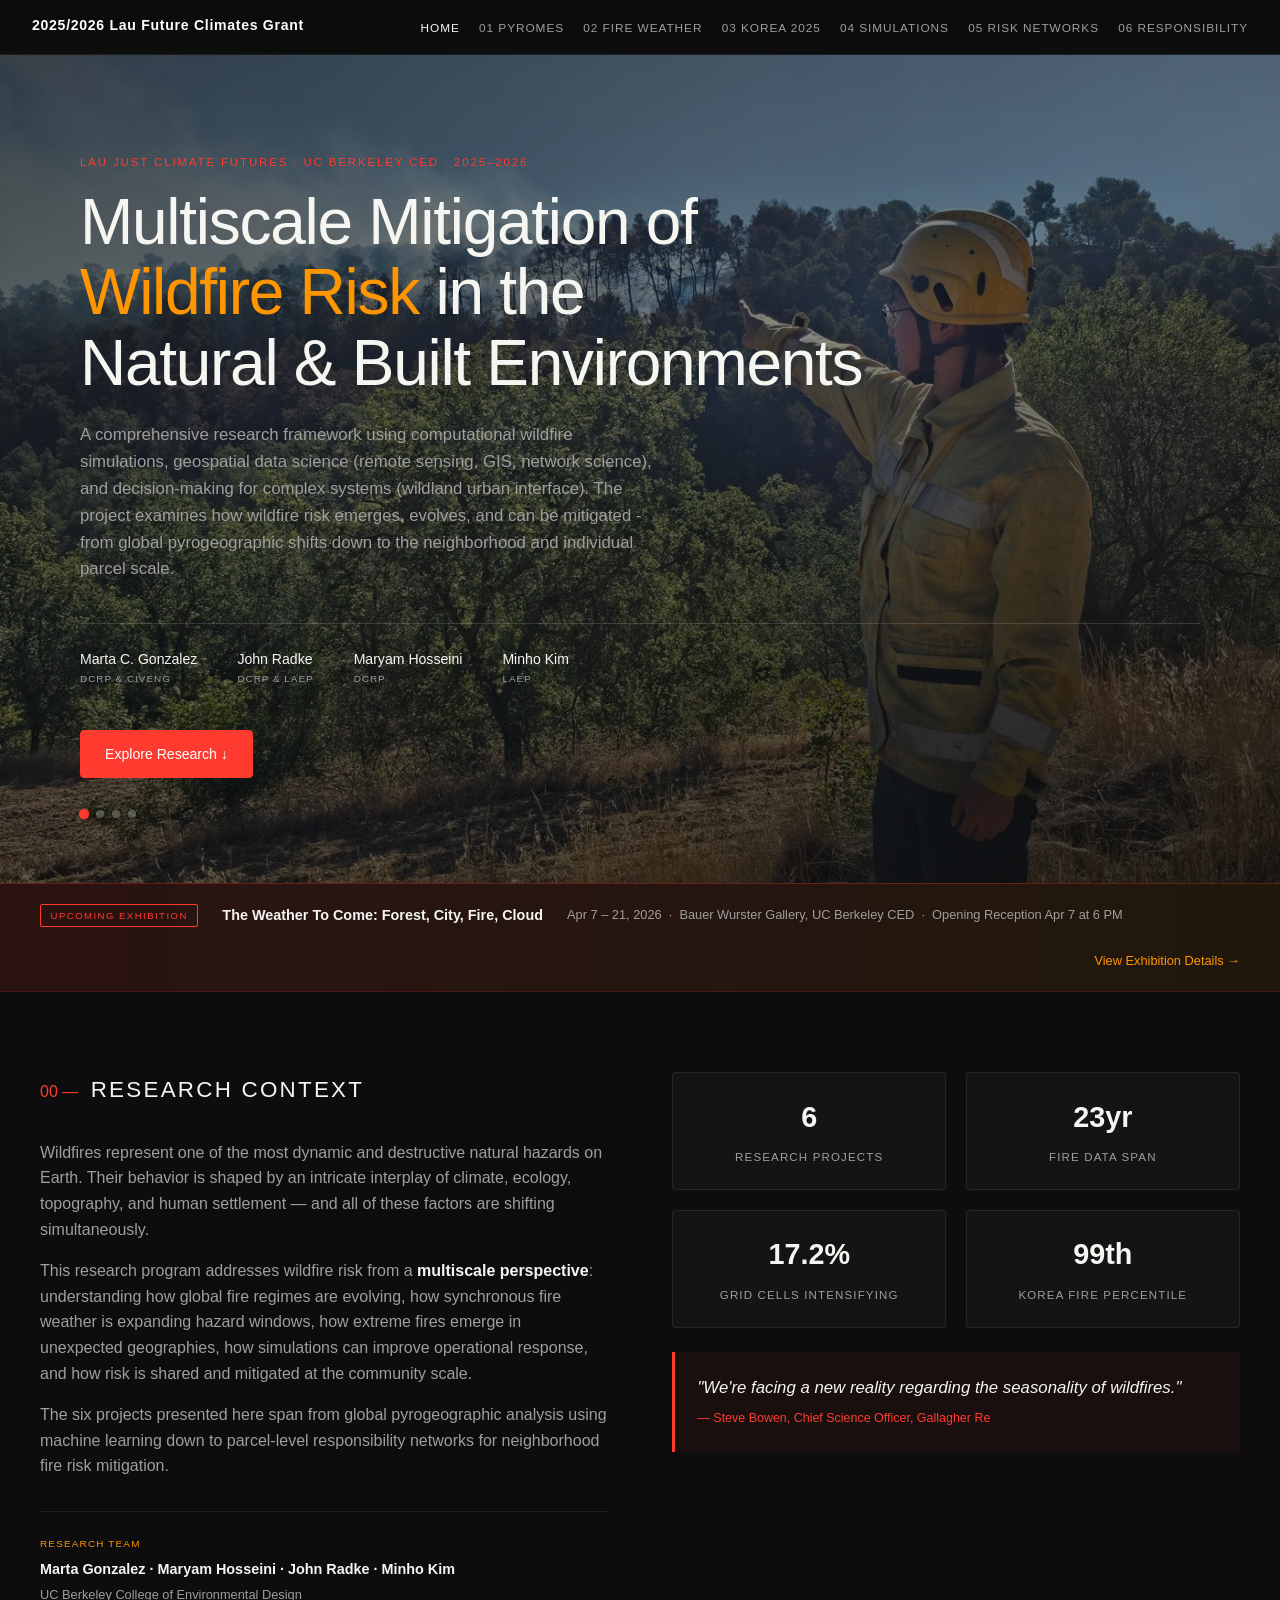
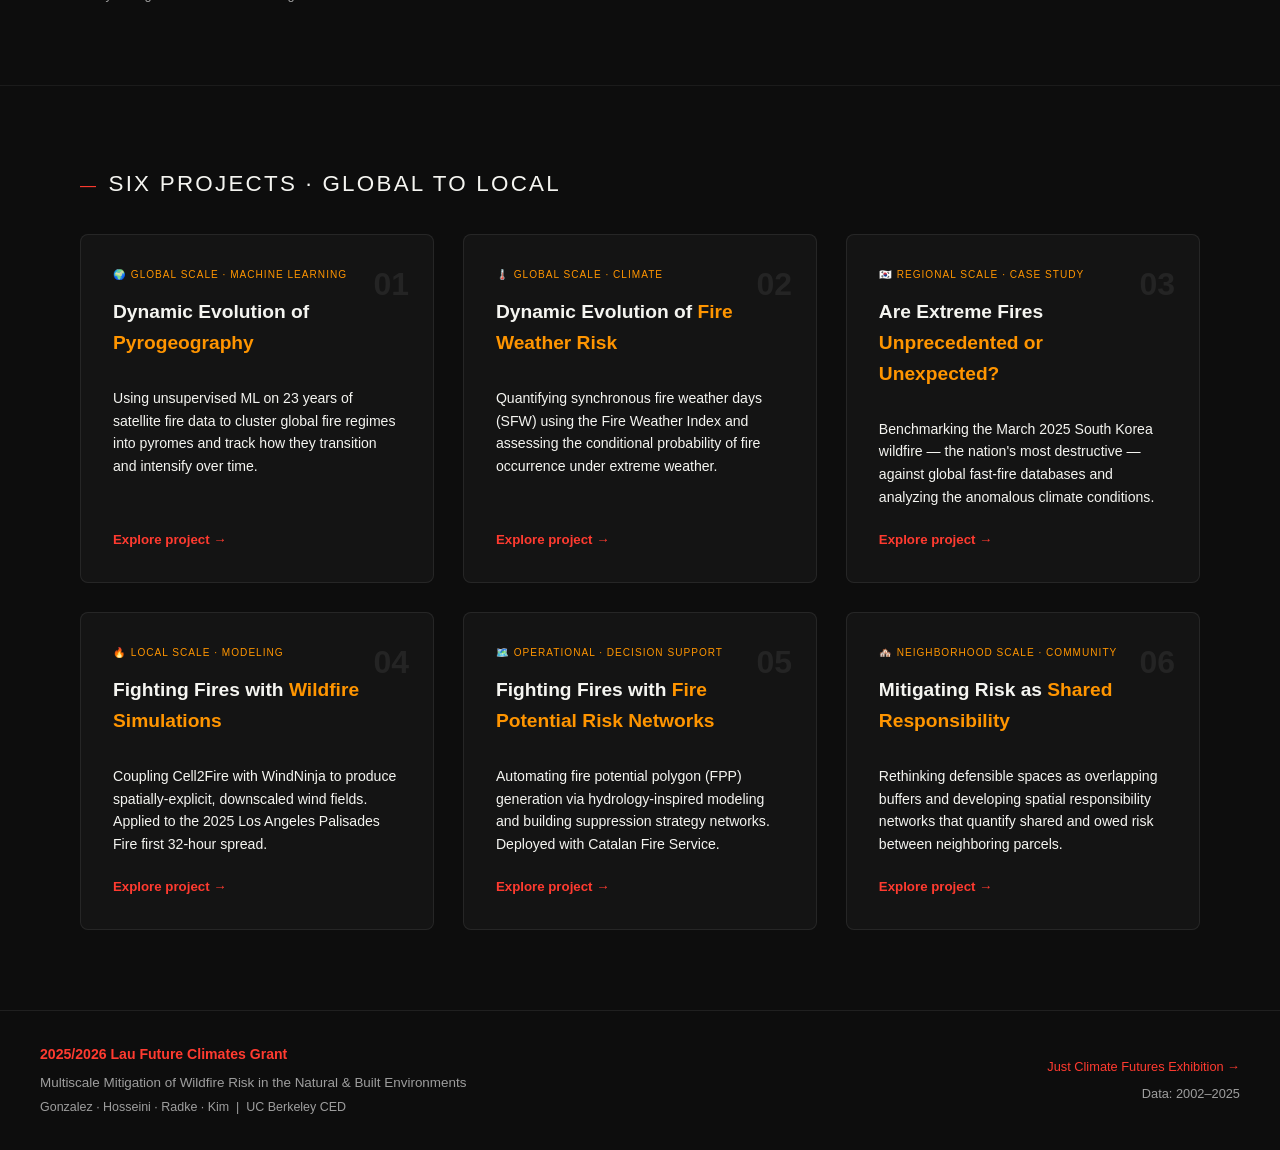
==== commit b925722b: "Restructured file paths and directories" ====
--- a/index.html
+++ b/index.html
@@ -3,15 +3,16 @@
 <head>
   <meta charset="UTF-8">
   <meta name="viewport" content="width=device-width, initial-scale=1.0">
-  <title>Wildfire Risk Mitigation — Multiscale Research</title>
+  <title>Lau Future Climates Grant — Multiscale Wildfire Risk Research</title>
   <link rel="stylesheet" href="css/style.css">
   <link rel="icon" href="data:image/svg+xml,<svg xmlns='http://www.w3.org/2000/svg' viewBox='0 0 100 100'><text y='.9em' font-size='90'>🔥</text></svg>">
 </head>
 <body>
 
 <nav id="main-nav">
-  <a class="nav-logo" href="#">WRM Lab</a>
-  <ul class="nav-links">
+  <a class="nav-logo" href="#">2025/2026 Lau Future Climates Grant</a>
+  <button class="nav-hamburger" id="navHamburger" aria-label="Toggle menu">&#9776;</button>
+  <ul class="nav-links" id="navLinks">
     <li><a href="#" class="active">Home</a></li>
     <li><a href="pages/01-pyrogeography.html">01 Pyromes</a></li>
     <li><a href="pages/02-fire-weather.html">02 Fire Weather</a></li>
@@ -20,51 +21,79 @@
     <li><a href="pages/05-risk-networks.html">05 Risk Networks</a></li>
     <li><a href="pages/06-responsibility.html">06 Responsibility</a></li>
   </ul>
-  <button class="nav-hamburger" id="navHamburger" aria-label="Toggle menu">&#9776;</button>
 </nav>
 
-<!-- HERO -->
+<!-- HERO with inline-style slideshow -->
 <section class="hero">
-  <div class="hero-slideshow">
-    <div class="slide active" style="background-image: url('images/background1.jpg')"></div>
-    <div class="slide" style="background-image: url('images/background2.jpg')"></div>
-    <div class="slide" style="background-image: url('images/background3.jpg')"></div>
-    <div class="slide" style="background-image: url('images/background4.jpg')"></div>
-    <div class="hero-slideshow-overlay"></div>
+  <!-- Each slide is a full-bleed div; JS cycles the 'active' class -->
+  <div class="hero-slideshow" id="heroSlideshow">
+    <div class="slide active" id="slide0"></div>
+    <div class="slide"        id="slide1"></div>
+    <div class="slide"        id="slide2"></div>
+    <div class="slide"        id="slide3"></div>
+    <div class="hero-overlay"></div>
   </div>
 
   <div class="hero-content">
-    <div class="hero-eyebrow animate-in">Multiscale Wildfire Risk Research · 2025</div>
+    <div class="hero-eyebrow animate-in">Lau Just Climate Futures · UC Berkeley CED · 2025–2026</div>
     <h1 class="animate-in delay-1">
       Multiscale Mitigation of<br>
       <em>Wildfire Risk</em> in the<br>
       Natural &amp; Built Environments
     </h1>
     <p class="hero-desc animate-in delay-2">
-      A comprehensive research program examining how wildfire risk emerges, evolves, and can be mitigated — from global pyrogeographic shifts down to the neighborhood and parcel scale.
+      A comprehensive research framework using computational wildfire simulations, geospatial data science (remote sensing, GIS, network science), and decision-making for complex systems (wildland urban interface). 
+      The project examines how wildfire risk emerges, evolves, and can be mitigated - from global pyrogeographic shifts down to the neighborhood and individual parcel scale.
     </p>
-    <div class="hero-meta animate-in delay-3">
-      <div class="meta-item">
-        <span class="meta-label">Research Scale</span>
-        <span class="meta-value">Global → Neighborhood</span>
-      </div>
-      <div class="meta-item">
-        <span class="meta-label">Period</span>
-        <span class="meta-value">2002 – 2025</span>
-      </div>
-      <div class="meta-item">
-        <span class="meta-label">Methods</span>
-        <span class="meta-value">ML · Remote Sensing · Simulation</span>
-      </div>
-    </div>
+  <div class="hero-meta animate-in delay-3">
+      
+      <div class="meta-item">
+        <span class="meta-value">Marta C. Gonzalez</span>
+        <span class="meta-label">DCRP & CIVENG</span>
+      </div>
+
+      <div class="meta-item">
+        <span class="meta-value">John Radke</span>
+        <span class="meta-label">DCRP & LAEP</span>
+      </div>
+
+      <div class="meta-item">
+        <span class="meta-value">Maryam Hosseini</span>
+        <span class="meta-label">DCRP</span>
+      </div>
+
+      <div class="meta-item">
+        <span class="meta-value">Minho Kim</span>
+        <span class="meta-label">LAEP</span>
+      </div>
+
+    </div>    
     <div class="animate-in delay-4">
       <a href="#projects" class="btn-primary">Explore Research ↓</a>
     </div>
+
+    <!-- Slideshow dots -->
+    <div class="slide-dots" id="slideDots">
+      <span class="dot active" data-index="0"></span>
+      <span class="dot" data-index="1"></span>
+      <span class="dot" data-index="2"></span>
+      <span class="dot" data-index="3"></span>
+    </div>
   </div>
 </section>
 
+<!-- EXHIBITION BANNER -->
+<div class="exhibit-banner">
+  <div class="exhibit-banner-inner">
+    <div class="exhibit-label">Upcoming Exhibition</div>
+    <div class="exhibit-title">The Weather To Come: Forest, City, Fire, Cloud</div>
+    <div class="exhibit-details">Apr 7 – 21, 2026 &nbsp;·&nbsp; Bauer Wurster Gallery, UC Berkeley CED &nbsp;·&nbsp; Opening Reception Apr 7 at 6 PM</div>
+    <a href="https://ced.berkeley.edu/events/just-climate-futures-exhibition" target="_blank" class="exhibit-link">View Exhibition Details →</a>
+  </div>
+</div>
+
 <!-- CONTEXT -->
-<section style="padding: 5rem 2.5rem; border-top: 1px solid rgba(255,255,255,0.06); border-bottom: 1px solid rgba(255,255,255,0.06);">
+<section style="padding: 5rem 2.5rem; border-bottom: 1px solid rgba(255,255,255,0.06);">
   <div style="max-width:1200px; margin:0 auto;">
     <div class="two-col">
       <div>
@@ -77,6 +106,11 @@
           <p>This research program addresses wildfire risk from a <strong style="color:var(--bone)">multiscale perspective</strong>: understanding how global fire regimes are evolving, how synchronous fire weather is expanding hazard windows, how extreme fires emerge in unexpected geographies, how simulations can improve operational response, and how risk is shared and mitigated at the community scale.</p>
           <p>The six projects presented here span from global pyrogeographic analysis using machine learning down to parcel-level responsibility networks for neighborhood fire risk mitigation.</p>
         </div>
+        <div class="team-block">
+          <div class="team-label">Research Team</div>
+          <div class="team-names">Marta Gonzalez · Maryam Hosseini · John Radke · Minho Kim</div>
+          <div class="team-affil">UC Berkeley College of Environmental Design</div>
+        </div>
       </div>
       <div>
         <div class="stats-row" style="grid-template-columns: 1fr 1fr;">
@@ -114,7 +148,6 @@
   </div>
 
   <div class="cards-grid">
-
     <a href="pages/01-pyrogeography.html" class="project-card">
       <span class="card-num">01</span>
       <div class="card-scale">🌍 Global Scale · Machine Learning</div>
@@ -162,36 +195,75 @@
       <p class="card-desc">Rethinking defensible spaces as overlapping buffers and developing spatial responsibility networks that quantify shared and owed risk between neighboring parcels.</p>
       <div class="card-arrow">Explore project →</div>
     </a>
-
   </div>
 </section>
 
 <footer>
   <div>
-    <a class="footer-logo" href="#">WRM Lab</a>
-    <div>Multiscale Mitigation of Wildfire Risk in the Natural &amp; Built Environments</div>
-  </div>
-  <div style="text-align:right;">
-    <div>Data: 2002–2025</div>
+    <a class="footer-logo" href="#">2025/2026 Lau Future Climates Grant</a>
+    <div style="margin-top:0.4rem;">Multiscale Mitigation of Wildfire Risk in the Natural &amp; Built Environments</div>
+    <div style="margin-top:0.25rem; font-size:0.78rem;">Gonzalez · Hosseini · Radke · Kim &nbsp;|&nbsp; UC Berkeley CED</div>
+  </div>
+  <div style="text-align:right; font-size:0.8rem;">
+    <div><a href="https://ced.berkeley.edu/events/just-climate-futures-exhibition" target="_blank" style="color:var(--fire-red);">Just Climate Futures Exhibition →</a></div>
+    <div style="margin-top:0.4rem; color:var(--ash);">Data: 2002–2025</div>
   </div>
 </footer>
 
 <script>
-// Slideshow
+// ── Slideshow ──────────────────────────────────────────────
+// Dynamically set background images so relative paths resolve
+// correctly regardless of how the page is served.
 (function() {
-  var slides = document.querySelectorAll('.hero-slideshow .slide');
-  if (!slides.length) return;
+  var base = (function() {
+    var scripts = document.getElementsByTagName('script');
+    var loc = window.location.href;
+    // strip filename, keep directory
+    return loc.substring(0, loc.lastIndexOf('/') + 1);
+  })();
+
+  var images = [
+    'images/background1.jpg',
+    'images/background2.jpg',
+    'images/background3.jpg',
+    'images/background4.jpg'
+  ];
+
+  var slides = document.querySelectorAll('#heroSlideshow .slide');
+  var dots   = document.querySelectorAll('#slideDots .dot');
   var current = 0;
-  setInterval(function() {
+
+  // Set background images
+  slides.forEach(function(slide, i) {
+    if (images[i]) {
+      slide.style.backgroundImage = "url('" + images[i] + "')";
+    }
+  });
+
+  function goTo(n) {
     slides[current].classList.remove('active');
-    current = (current + 1) % slides.length;
+    dots[current].classList.remove('active');
+    current = (n + slides.length) % slides.length;
     slides[current].classList.add('active');
-  }, 5000);
+    dots[current].classList.add('active');
+  }
+
+  // Auto-advance every 5s
+  var timer = setInterval(function() { goTo(current + 1); }, 5000);
+
+  // Dot click
+  dots.forEach(function(dot) {
+    dot.addEventListener('click', function() {
+      clearInterval(timer);
+      goTo(parseInt(this.getAttribute('data-index')));
+      timer = setInterval(function() { goTo(current + 1); }, 5000);
+    });
+  });
 })();
 
-// Mobile hamburger
+// ── Mobile nav ─────────────────────────────────────────────
 document.getElementById('navHamburger').addEventListener('click', function() {
-  document.getElementById('main-nav').classList.toggle('nav-open');
+  document.getElementById('navLinks').classList.toggle('open');
 });
 </script>
 </body>
--- a/css/style.css
+++ b/css/style.css
@@ -1,36 +1,42 @@
 @import url('https://fonts.googleapis.com/css2?family=DM+Serif+Display:ital@0;1&family=Syne:wght@400;600;700;800&family=IBM+Plex+Mono:wght@400;500&family=Inter:wght@300;400;500&display=swap');
 
 /* =========================================
-   WRM Lab - Global Styles
-   ========================================= */
-
+   WRM Lab / Lau Grant - Global Styles
+   ========================================= */
 :root {
-  --bg-color: #0d0d0d;
-  --panel-bg: rgba(255, 255, 255, 0.03);
-  --border-color: rgba(255, 255, 255, 0.08);
-  --bone: #f5f5f1;
-  --ash: #9e9e9e;
-  --fire-red: #ff3b30;
-  --fire-orange: #ff9500;
-  --font-main: -apple-system, BlinkMacSystemFont, "Segoe UI", Roboto, Helvetica, Arial, sans-serif;
-  --font-mono: "IBM Plex Mono", Consolas, monospace;
+  --bg-color:     #0d0d0d;
+  --panel-bg:     rgba(255,255,255,0.03);
+  --border-color: rgba(255,255,255,0.08);
+  --bone:         #f5f5f1;
+  --ash:          #9e9e9e;
+  --fire-red:     #ff3b30;
+  --fire-orange:  #ff9500;
+  --font-mono:    "IBM Plex Mono", Consolas, monospace;
 }
 
 *, *::before, *::after { box-sizing: border-box; }
 
 body {
   background-color: var(--bg-color);
+  /* Added 'to right' and adjusted the opacity values for a smooth horizontal gradient */
+  background-image: linear-gradient(to right, rgba(13, 13, 13, 0.98) 0%, rgba(13, 13, 13, 0.30) 100%), url('../images/background.jpg');
+  background-size: cover;
+  background-position: center;
+  background-attachment: fixed;
   color: var(--ash);
   font-family: var(--font-main);
   line-height: 1.6;
   margin: 0;
   padding: 0;
   overflow-x: hidden;
-}
-
-h1, h2, h3, h4, strong { color: var(--bone); font-weight: 600; }
+  min-height: 100vh;
+  display: flex;
+  flex-direction: column;
+}
+
+h1,h2,h3,h4,strong { color: var(--bone); font-weight: 600; }
 em { color: var(--fire-orange); font-style: normal; }
-a { color: var(--bone); text-decoration: none; transition: color 0.2s; }
+a  { color: var(--bone); text-decoration: none; transition: color .2s; }
 a:hover { color: var(--fire-red); }
 
 /* =========================================
@@ -38,73 +44,74 @@
    ========================================= */
 #main-nav {
   display: flex;
-  justify-content: space-between;
   align-items: center;
-  padding: 1.2rem 2.5rem;
+  gap: 1.5rem;
+  padding: 0.9rem 2rem;
   border-bottom: 1px solid var(--border-color);
-  position: sticky;
-  top: 0;
-  background: rgba(13, 13, 13, 0.92);
-  backdrop-filter: blur(12px);
-  -webkit-backdrop-filter: blur(12px);
+  position: sticky; top: 0;
+  background: rgba(13,13,13,0.93);
+  backdrop-filter: blur(14px);
+  -webkit-backdrop-filter: blur(14px);
   z-index: 1000;
 }
 
-.nav-logo, .footer-logo {
+.nav-logo {
   font-weight: 700;
-  font-size: 1.2rem;
+  font-size: 0.88rem;
+  letter-spacing: 0.02em;
+  color: #ffffff; 
+  display: block;
+  margin-bottom: .2rem;
   letter-spacing: 0.05em;
-  color: var(--fire-red);
-  flex-shrink: 0;
 }
 
 .nav-links {
   list-style: none;
   display: flex;
-  gap: 1.5rem;
-  margin: 0;
-  padding: 0;
+  gap: 1.2rem;
+  margin: 0; padding: 0;
   flex-wrap: nowrap;
+  margin-left: auto;          /* push links to the right */
 }
 
 .nav-links a {
-  font-size: 0.78rem;
+  font-size: 0.74rem;
   color: var(--ash);
   text-transform: uppercase;
   letter-spacing: 0.08em;
   white-space: nowrap;
-  transition: color 0.2s;
-}
-
+  transition: color .2s;
+}
 .nav-links a:hover,
 .nav-links a.active { color: var(--bone); }
 
 .nav-hamburger {
   display: none;
+  margin-left: auto;
   background: none;
   border: 1px solid var(--border-color);
   color: var(--bone);
-  font-size: 1.2rem;
-  padding: 0.3rem 0.6rem;
+  font-size: 1.1rem;
+  padding: 0.25rem 0.55rem;
   cursor: pointer;
   border-radius: 3px;
-}
-
-@media (max-width: 900px) {
+  flex-shrink: 0;
+}
+
+@media (max-width: 960px) {
   .nav-hamburger { display: block; }
   .nav-links {
     display: none;
     position: absolute;
-    top: 100%;
-    left: 0;
-    right: 0;
+    top: 100%; left: 0; right: 0;
     flex-direction: column;
     background: rgba(13,13,13,0.98);
     border-bottom: 1px solid var(--border-color);
-    padding: 1rem 2.5rem;
-    gap: 0.8rem;
+    padding: 1rem 2rem;
+    gap: 0.7rem;
+    margin-left: 0;
   }
-  #main-nav.nav-open .nav-links { display: flex; }
+  .nav-links.open { display: flex; }
 }
 
 /* =========================================
@@ -112,92 +119,158 @@
    ========================================= */
 .hero {
   position: relative;
-  min-height: 90vh;
+  min-height: 92vh;
   display: flex;
   align-items: center;
   overflow: hidden;
 }
 
+/* The slideshow container sits behind everything */
 .hero-slideshow {
   position: absolute;
   inset: 0;
   z-index: 0;
 }
 
+/* Each slide is absolutely positioned and fades in/out */
 .hero-slideshow .slide {
   position: absolute;
   inset: 0;
   background-size: cover;
-  background-position: center;
+  background-position: center center;
+  background-repeat: no-repeat;
   opacity: 0;
   transition: opacity 1.8s ease-in-out;
 }
-
 .hero-slideshow .slide.active { opacity: 1; }
 
-.hero-slideshow-overlay {
+/* Dark gradient overlay so text is always readable */
+.hero-overlay {
   position: absolute;
   inset: 0;
   background: linear-gradient(
-    135deg,
-    rgba(13,13,13,0.78) 0%,
-    rgba(13,13,13,0.55) 50%,
-    rgba(13,13,13,0.80) 100%
+    160deg,
+    rgba(13,13,13,0.72) 0%,
+    rgba(13,13,13,0.48) 45%,
+    rgba(13,13,13,0.82) 100%
   );
-}
-
+  z-index: 1;
+}
+
+/* Hero text sits above the slideshow */
 .hero-content {
   position: relative;
-  z-index: 1;
+  z-index: 2;
   max-width: 1200px;
   width: 100%;
   margin: 0 auto;
-  padding: 7rem 2.5rem 5rem;
+  padding: 6rem 2.5rem 4rem;
 }
 
 .hero-eyebrow {
   font-family: var(--font-mono);
-  font-size: 0.75rem;
+  font-size: 0.72rem;
+  text-transform: uppercase;
+  letter-spacing: 0.16em;
+  color: var(--fire-red);
+  margin-bottom: 1rem;
+}
+
+.hero h1 {
+  font-size: clamp(2.4rem, 5vw, 4rem);
+  font-family: 'Open Sans', serif;
+  font-weight: 400;
+  line-height: 1.1;
+  margin: 0 0 1.5rem;
+  letter-spacing: -0.02em;
+}
+
+.hero-desc {
+  font-size: 1.05rem;
+  max-width: 580px;
+  margin-bottom: 2.5rem;
+}
+
+.hero-meta {
+  display: flex;
+  gap: 2.5rem;
+  flex-wrap: wrap;
+  margin-bottom: 2.5rem;
+  padding-top: 1.5rem;
+  border-top: 1px solid rgba(255,255,255,0.14);
+}
+
+.meta-item { display: flex; flex-direction: column; }
+.meta-label {
+  font-family: var(--font-mono);
+  font-size: 0.62rem;
+  text-transform: uppercase;
+  letter-spacing: 0.1em;
+  color: var(--ash);
+  margin-bottom: 0.2rem;
+}
+.meta-value { color: var(--bone); font-size: 0.88rem; }
+
+/* Slideshow dots */
+.slide-dots {
+  display: flex;
+  gap: 0.5rem;
+  margin-top: 2rem;
+}
+.dot {
+  width: 8px; height: 8px;
+  border-radius: 50%;
+  background: rgba(255,255,255,0.25);
+  cursor: pointer;
+  transition: background .3s, transform .3s;
+}
+.dot.active { background: var(--fire-red); transform: scale(1.3); }
+
+/* =========================================
+   Exhibition Banner
+   ========================================= */
+.exhibit-banner {
+  background: linear-gradient(90deg, rgba(255,59,48,0.12) 0%, rgba(255,149,0,0.08) 100%);
+  border-top: 1px solid rgba(255,59,48,0.3);
+  border-bottom: 1px solid rgba(255,59,48,0.15);
+  padding: 1.2rem 2.5rem;
+}
+.exhibit-banner-inner {
+  max-width: 1200px;
+  margin: 0 auto;
+  display: flex;
+  align-items: center;
+  gap: 1.5rem;
+  flex-wrap: wrap;
+}
+.exhibit-label {
+  font-family: var(--font-mono);
+  font-size: 0.6rem;
   text-transform: uppercase;
   letter-spacing: 0.15em;
   color: var(--fire-red);
-  margin-bottom: 1rem;
-}
-
-.hero h1 {
-  font-size: clamp(2.5rem, 5vw, 4rem);
-  line-height: 1.1;
-  margin: 0 0 1.5rem 0;
-  letter-spacing: -0.02em;
-}
-
-.hero-desc {
-  font-size: 1.1rem;
-  max-width: 600px;
-  margin-bottom: 2.5rem;
-}
-
-.hero-meta {
-  display: flex;
-  gap: 3rem;
-  margin-bottom: 2.5rem;
-  padding-top: 2rem;
-  border-top: 1px solid rgba(255,255,255,0.15);
-  flex-wrap: wrap;
-}
-
-.meta-item { display: flex; flex-direction: column; }
-
-.meta-label {
-  font-family: var(--font-mono);
-  font-size: 0.65rem;
-  text-transform: uppercase;
-  letter-spacing: 0.1em;
+  white-space: nowrap;
+  padding: 0.2rem 0.6rem;
+  border: 1px solid var(--fire-red);
+  border-radius: 2px;
+}
+.exhibit-title {
+  color: var(--bone);
+  font-weight: 600;
+  font-size: 0.9rem;
+}
+.exhibit-details {
   color: var(--ash);
-  margin-bottom: 0.25rem;
-}
-
-.meta-value { color: var(--bone); font-size: 0.9rem; }
+  font-size: 0.8rem;
+}
+.exhibit-link {
+  margin-left: auto;
+  font-size: 0.8rem;
+  color: var(--fire-orange);
+  white-space: nowrap;
+  font-weight: 500;
+}
+.exhibit-link:hover { color: var(--fire-red); }
 
 /* =========================================
    Buttons
@@ -205,76 +278,73 @@
 .btn-primary, .btn-outline {
   padding: 0.75rem 1.5rem;
   border-radius: 4px;
-  font-size: 0.9rem;
+  font-size: 0.88rem;
   font-weight: 500;
   display: inline-block;
-  transition: all 0.2s;
-}
-
+  transition: all .2s;
+}
 .btn-primary {
   background: var(--fire-red);
   color: #fff;
   border: 1px solid var(--fire-red);
 }
-
-.btn-primary:hover {
-  background: transparent;
-  color: var(--fire-red);
-}
-
+.btn-primary:hover { background: transparent; color: var(--fire-red); }
 .btn-outline {
   background: transparent;
   border: 1px solid var(--border-color);
   color: var(--bone);
 }
-
 .btn-outline:hover { border-color: var(--bone); }
 
 /* =========================================
-   Layout & Typography
+   Layout
    ========================================= */
 .two-col {
   display: grid;
   grid-template-columns: 1fr 1fr;
   gap: 4rem;
 }
-
 @media (max-width: 768px) {
   .two-col { grid-template-columns: 1fr; gap: 2rem; }
-  .hero-meta { flex-direction: column; gap: 1rem; }
+  .hero-meta { gap: 1.2rem; }
 }
 
 .section-header { margin-bottom: 2rem; }
-.section-num { font-family: var(--font-mono); color: var(--fire-red); margin-right: 0.5rem; }
+.section-num  { font-family: var(--font-mono); color: var(--fire-red); margin-right: .5rem; }
 .section-title {
-  font-size: 1.5rem;
+  font-size: 1.4rem;
   color: var(--bone);
   font-weight: 300;
   text-transform: uppercase;
   letter-spacing: 0.1em;
 }
 
-.stats-row { display: grid; gap: 1.5rem; }
-
+.stats-row { display: grid; gap: 1.2rem; }
 .stat-item {
   background: var(--panel-bg);
-  padding: 1.5rem;
+  padding: 1.3rem;
   border-radius: 4px;
   border: 1px solid var(--border-color);
   text-align: center;
 }
-
-.stat-num { display: block; font-size: 2rem; color: var(--bone); font-weight: 700; margin-bottom: 0.25rem; }
-.stat-label { font-size: 0.75rem; color: var(--ash); text-transform: uppercase; letter-spacing: 0.1em; }
+.stat-num  { display: block; font-size: 1.8rem; color: var(--bone); font-weight: 700; margin-bottom: .2rem; }
+.stat-label { font-size: 0.72rem; color: var(--ash); text-transform: uppercase; letter-spacing: .1em; }
 
 .finding-callout {
-  padding: 1.5rem;
+  padding: 1.4rem;
   border-left: 3px solid var(--fire-red);
-  background: rgba(255, 59, 48, 0.05);
-}
-
-.finding-callout p { color: var(--bone); font-size: 1.1rem; font-style: italic; margin: 0 0 0.5rem 0; }
-.finding-source { font-size: 0.8rem; color: var(--fire-red); font-family: var(--font-mono); }
+  background: rgba(255,59,48,0.05);
+}
+.finding-callout p { color: var(--bone); font-size: 1.05rem; font-style: italic; margin: 0 0 .5rem; }
+.finding-source { font-size: 0.78rem; color: var(--fire-red); font-family: var(--font-mono); }
+
+.block-text p { margin: 0 0 1rem; }
+
+/* Team block */
+.team-block { margin-top: 2rem; padding-top: 1.5rem; border-top: 1px solid var(--border-color); }
+.team-label  { font-family: var(--font-mono); font-size: 0.62rem; text-transform: uppercase; letter-spacing: .12em; color: var(--fire-orange); margin-bottom: .4rem; }
+.team-names  { color: var(--bone); font-weight: 600; font-size: 0.9rem; margin-bottom: .2rem; }
+.team-affil  { color: var(--ash); font-size: 0.8rem; }
 
 /* =========================================
    Projects Grid
@@ -284,153 +354,118 @@
   max-width: 1200px;
   margin: 0 auto;
 }
-
 .cards-grid {
   display: grid;
-  grid-template-columns: repeat(auto-fit, minmax(320px, 1fr));
-  gap: 2rem;
-}
-
+  grid-template-columns: repeat(auto-fit, minmax(300px, 1fr));
+  gap: 1.8rem;
+}
 .project-card {
   background: var(--panel-bg);
   border: 1px solid var(--border-color);
   border-radius: 8px;
   padding: 2rem;
   position: relative;
-  transition: all 0.3s ease;
+  transition: all .3s ease;
   display: flex;
   flex-direction: column;
 }
-
 .project-card:hover {
   border-color: var(--fire-red);
   transform: translateY(-4px);
-  background: rgba(255, 255, 255, 0.05);
-}
-
+  background: rgba(255,255,255,0.05);
+}
 .card-num {
-  position: absolute;
-  top: 1.5rem;
-  right: 1.5rem;
-  font-family: var(--font-mono);
-  color: rgba(255, 255, 255, 0.08);
-  font-size: 2rem;
-  font-weight: 700;
-}
-
+  position: absolute; top: 1.5rem; right: 1.5rem;
+  font-family: var(--font-mono);
+  color: rgba(255,255,255,0.07);
+  font-size: 2rem; font-weight: 700;
+}
 .card-scale {
   font-family: var(--font-mono);
-  font-size: 0.65rem;
+  font-size: 0.63rem;
   color: var(--fire-orange);
   text-transform: uppercase;
-  letter-spacing: 0.1em;
-  margin-bottom: 1rem;
-}
-
-.card-title { font-size: 1.25rem; margin: 0 0 1rem 0; }
-.card-desc { font-size: 0.9rem; flex-grow: 1; margin-bottom: 1.5rem; }
-.card-arrow { font-size: 0.85rem; color: var(--fire-red); font-weight: 600; margin-top: auto; }
+  letter-spacing: .1em;
+  margin-bottom: .9rem;
+}
+.card-title  { font-size: 1.2rem; margin: 0 0 .9rem; }
+.card-desc   { font-size: 0.88rem; flex-grow: 1; margin-bottom: 1.3rem; }
+.card-arrow  { font-size: 0.83rem; color: var(--fire-red); font-weight: 600; margin-top: auto; }
 
 /* =========================================
    Individual Project Pages
    ========================================= */
-.page-wrap {
-  max-width: 1000px;
-  margin: 0 auto;
-  padding: 0 2.5rem;
-}
+.page-wrap { max-width: 1000px; margin: 0 auto; padding: 0 2.5rem; }
 
 .page-hero {
   padding: 6rem 0 3rem;
   position: relative;
   border-bottom: 1px solid var(--border-color);
 }
-
 .page-num-large {
-  position: absolute;
-  top: 2rem;
-  right: 0;
-  font-size: 12rem;
-  font-weight: 800;
-  color: rgba(255, 255, 255, 0.02);
-  line-height: 1;
-  z-index: -1;
-}
-
+  position: absolute; top: 2rem; right: 0;
+  font-size: 11rem; font-weight: 800;
+  color: rgba(255,255,255,0.025);
+  line-height: 1; z-index: -1;
+}
 .page-breadcrumb {
   font-family: var(--font-mono);
-  font-size: 0.75rem;
-  color: var(--ash);
-  margin-bottom: 2rem;
-}
-
-.page-breadcrumb span { margin: 0 0.5rem; }
-
-.page-title { font-size: 3rem; margin: 0 0 1.5rem 0; line-height: 1.1; }
-.page-subtitle { font-size: 1.2rem; max-width: 800px; }
+  font-size: 0.73rem; color: var(--ash); margin-bottom: 2rem;
+}
+.page-breadcrumb span { margin: 0 0.4rem; }
+.page-title    { font-size: clamp(2rem,4vw,3rem); margin: 0 0 1.5rem; line-height: 1.1; }
+.page-subtitle { font-size: 1.1rem; max-width: 800px; }
 
 .content-area { padding: 4rem 0; }
-
 .content-block {
   margin-bottom: 4rem;
   padding-bottom: 4rem;
   border-bottom: 1px solid var(--border-color);
 }
-
 .block-header { margin-bottom: 1.5rem; }
-
 .block-tag {
   display: inline-block;
   font-family: var(--font-mono);
-  font-size: 0.7rem;
+  font-size: 0.68rem;
   color: var(--fire-red);
   text-transform: uppercase;
-  letter-spacing: 0.1em;
-  margin-bottom: 0.5rem;
-}
-
-.block-title { display: block; font-size: 1.5rem; color: var(--bone); }
-
-/* =========================================
-   Plot Cards
-   ========================================= */
+  letter-spacing: .1em;
+  margin-bottom: .4rem;
+}
+.block-title { display: block; font-size: 1.45rem; color: var(--bone); }
+
+/* Plot cards */
 .plots-grid {
   display: grid;
-  grid-template-columns: repeat(auto-fit, minmax(280px, 1fr));
-  gap: 1.5rem;
-}
-
+  grid-template-columns: repeat(auto-fit, minmax(260px, 1fr));
+  gap: 1.3rem;
+}
 .plot-card {
   background: var(--panel-bg);
   border: 1px solid var(--border-color);
   border-radius: 8px;
   overflow: hidden;
   cursor: pointer;
-  transition: all 0.2s;
-}
-
+  transition: border-color .2s;
+}
 .plot-card:hover { border-color: var(--fire-orange); }
 .plot-card-preview {
-  height: 120px;
-  background: rgba(0,0,0,0.5);
-  display: flex;
-  align-items: center;
-  justify-content: center;
-  font-size: 2.5rem;
+  height: 110px;
+  background: rgba(0,0,0,0.4);
+  display: flex; align-items: center; justify-content: center;
+  font-size: 2.2rem;
   border-bottom: 1px solid var(--border-color);
 }
-
-.plot-card-body { padding: 1.2rem; }
-.plot-card-title { color: var(--bone); font-weight: 600; margin-bottom: 0.5rem; }
-.plot-card-desc { font-size: 0.8rem; margin-bottom: 1rem; }
-.plot-card-link { font-size: 0.8rem; color: var(--fire-orange); }
+.plot-card-body { padding: 1.1rem; }
+.plot-card-title { color: var(--bone); font-weight: 600; margin-bottom: .4rem; }
+.plot-card-desc  { font-size: 0.78rem; margin-bottom: .8rem; }
+.plot-card-link  { font-size: 0.78rem; color: var(--fire-orange); }
 
 .poster-viewer { border: 1px solid var(--border-color); border-radius: 8px; overflow: hidden; }
 .poster-viewer-header {
   background: var(--panel-bg);
-  padding: 0.75rem 1rem;
-  display: flex;
-  justify-content: space-between;
+  padding: .7rem 1rem;
+  display: flex; justify-content: space-between;
   border-bottom: 1px solid var(--border-color);
 }
 
@@ -439,15 +474,13 @@
   justify-content: space-between;
   padding: 2rem 0 4rem;
 }
-
 .page-nav-btn {
-  padding: 1rem 2rem;
+  padding: .9rem 1.8rem;
   border: 1px solid var(--border-color);
   border-radius: 4px;
   background: var(--panel-bg);
-  transition: border-color 0.2s;
-}
-
+  transition: border-color .2s;
+}
 .page-nav-btn:hover { border-color: var(--bone); }
 
 /* =========================================
@@ -459,31 +492,39 @@
   align-items: center;
   padding: 2rem 2.5rem;
   border-top: 1px solid var(--border-color);
-  background: var(--bg-color);
-  font-size: 0.85rem;
-}
-
+  font-size: 0.84rem;
+}
+.footer-logo {
+  font-weight: 700;
+  font-size: 0.88rem;
+  color: var(--fire-red);
+  display: block;
+  margin-bottom: .2rem;
+}
 @media (max-width: 768px) {
   footer { flex-direction: column; gap: 1rem; text-align: center; }
   footer > div { text-align: center !important; }
-  .page-title { font-size: 2rem; }
   .cards-grid { grid-template-columns: 1fr; }
+  .page-title { font-size: 1.9rem; }
+  .exhibit-banner-inner { flex-direction: column; align-items: flex-start; gap: .8rem; }
+  .exhibit-link { margin-left: 0; }
 }
 
 /* =========================================
    Animations
    ========================================= */
 @keyframes fadeInUp {
-  from { opacity: 0; transform: translateY(20px); }
-  to { opacity: 1; transform: translateY(0); }
-}
-
-.animate-in {
-  opacity: 0;
-  animation: fadeInUp 0.8s ease forwards;
-}
-
-.delay-1 { animation-delay: 0.1s; }
-.delay-2 { animation-delay: 0.25s; }
-.delay-3 { animation-delay: 0.4s; }
-.delay-4 { animation-delay: 0.55s; }
+  from { opacity: 0; transform: translateY(22px); }
+  to   { opacity: 1; transform: translateY(0); }
+}
+.animate-in { opacity: 0; animation: fadeInUp .8s ease forwards; }
+.delay-1 { animation-delay: .12s; }
+.delay-2 { animation-delay: .28s; }
+.delay-3 { animation-delay: .44s; }
+.delay-4 { animation-delay: .60s; }
+
+
+/* ─── Global Font Override to Arial ─── */
+body, h1, h2, h3, h4, h5, h6, p, a, span, div, .nav-logo, .hero h1, .card-title, .btn-primary {
+  font-family: Arial, Helvetica, sans-serif !important;
+}
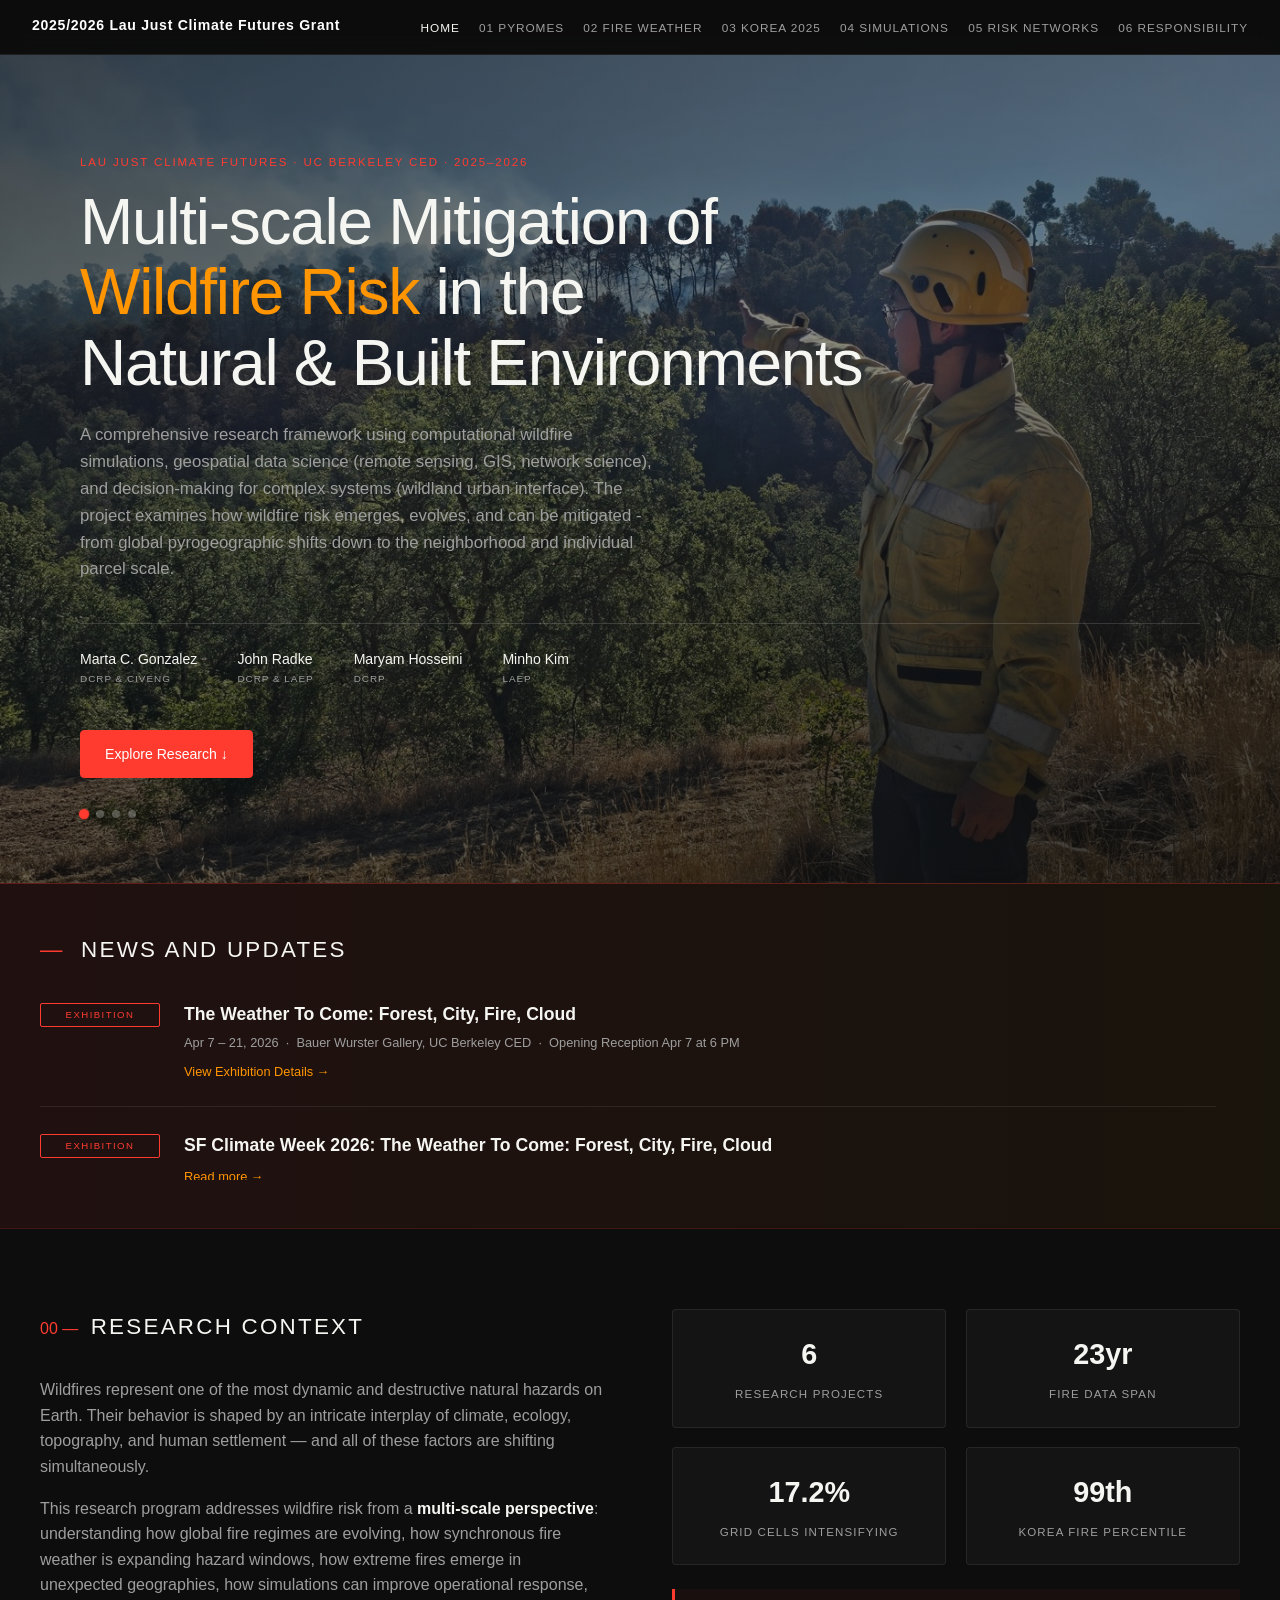
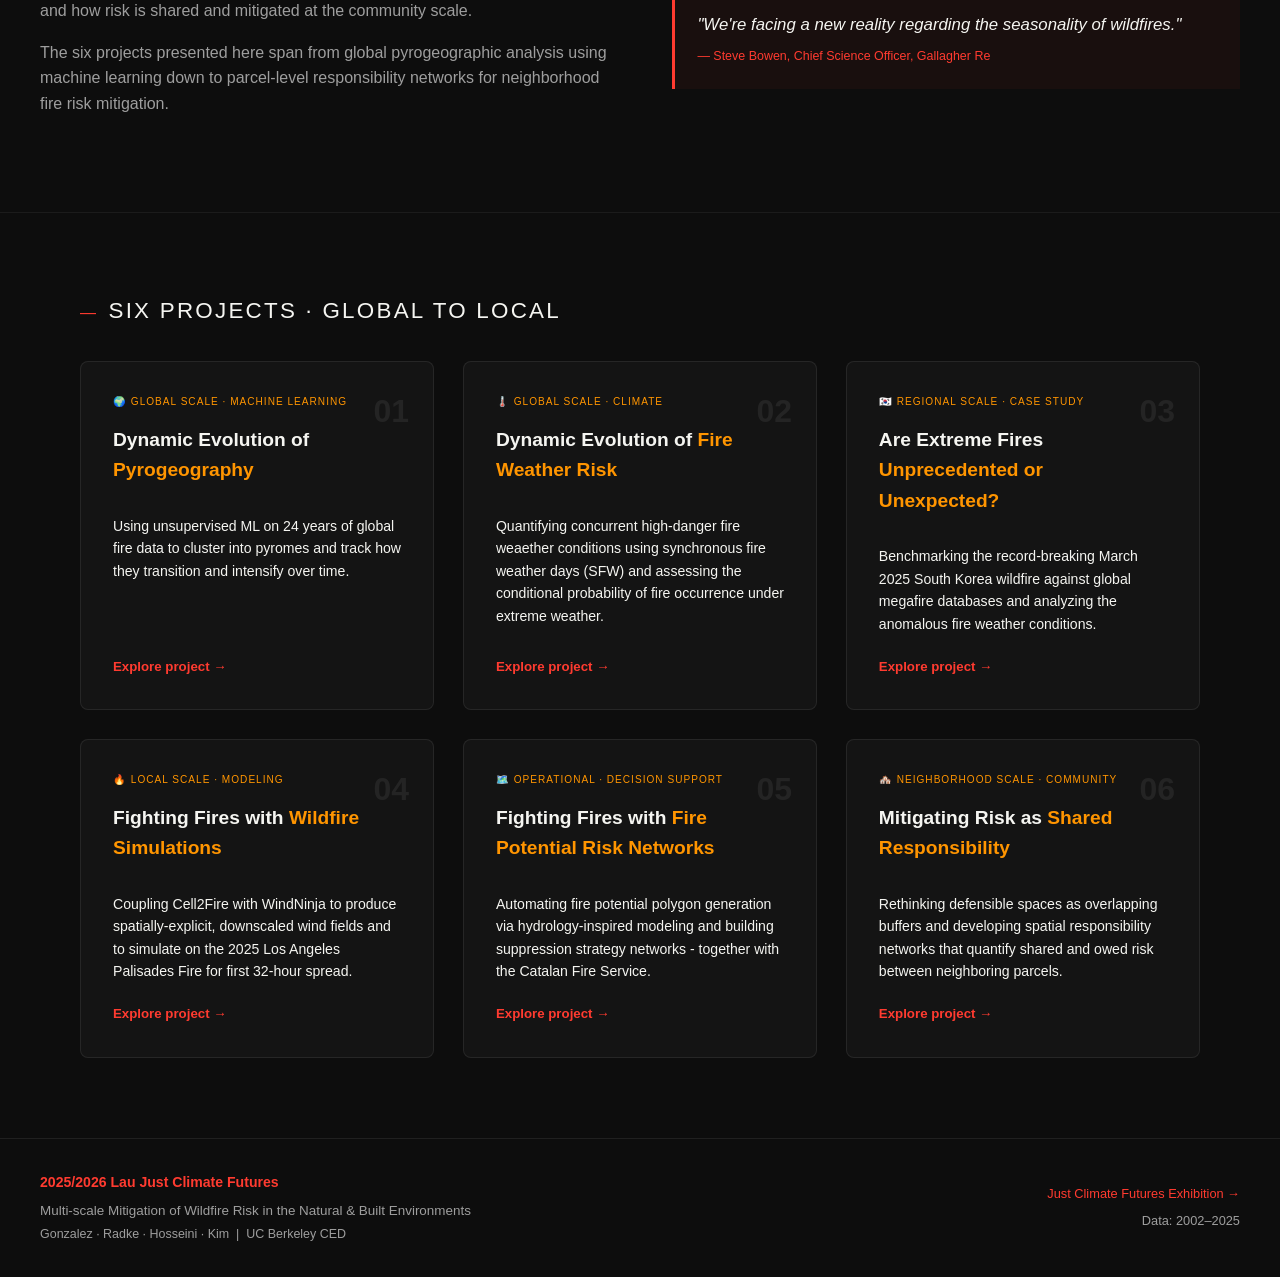
==== commit ee8ff3f4: "Mass Changes" ====
--- a/index.html
+++ b/index.html
@@ -3,14 +3,14 @@
 <head>
   <meta charset="UTF-8">
   <meta name="viewport" content="width=device-width, initial-scale=1.0">
-  <title>Lau Future Climates Grant — Multiscale Wildfire Risk Research</title>
+  <title>Lau Just Climate Futures Grant: Multi-scale Wildfire Risk Research</title>
   <link rel="stylesheet" href="css/style.css">
   <link rel="icon" href="data:image/svg+xml,<svg xmlns='http://www.w3.org/2000/svg' viewBox='0 0 100 100'><text y='.9em' font-size='90'>🔥</text></svg>">
 </head>
 <body>
 
 <nav id="main-nav">
-  <a class="nav-logo" href="#">2025/2026 Lau Future Climates Grant</a>
+  <a class="nav-logo" href="#">2025/2026 Lau Just Climate Futures Grant</a>
   <button class="nav-hamburger" id="navHamburger" aria-label="Toggle menu">&#9776;</button>
   <ul class="nav-links" id="navLinks">
     <li><a href="#" class="active">Home</a></li>
@@ -23,9 +23,7 @@
   </ul>
 </nav>
 
-<!-- HERO with inline-style slideshow -->
 <section class="hero">
-  <!-- Each slide is a full-bleed div; JS cycles the 'active' class -->
   <div class="hero-slideshow" id="heroSlideshow">
     <div class="slide active" id="slide0"></div>
     <div class="slide"        id="slide1"></div>
@@ -37,7 +35,7 @@
   <div class="hero-content">
     <div class="hero-eyebrow animate-in">Lau Just Climate Futures · UC Berkeley CED · 2025–2026</div>
     <h1 class="animate-in delay-1">
-      Multiscale Mitigation of<br>
+      Multi-scale Mitigation of<br>
       <em>Wildfire Risk</em> in the<br>
       Natural &amp; Built Environments
     </h1>
@@ -48,22 +46,22 @@
   <div class="hero-meta animate-in delay-3">
       
       <div class="meta-item">
-        <span class="meta-value">Marta C. Gonzalez</span>
+        <a href="https://ced.berkeley.edu/people/marta-gonzalez" target="_blank" class="meta-value">Marta C. Gonzalez</a>
         <span class="meta-label">DCRP & CIVENG</span>
       </div>
 
       <div class="meta-item">
-        <span class="meta-value">John Radke</span>
+        <a href="https://ced.berkeley.edu/people/john-radke" target="_blank" class="meta-value">John Radke</a>
         <span class="meta-label">DCRP & LAEP</span>
       </div>
 
       <div class="meta-item">
-        <span class="meta-value">Maryam Hosseini</span>
+        <a href="https://ced.berkeley.edu/people/maryam-hosseini" target="_blank" class="meta-value">Maryam Hosseini</a>
         <span class="meta-label">DCRP</span>
       </div>
 
       <div class="meta-item">
-        <span class="meta-value">Minho Kim</span>
+        <a href="https://ced.berkeley.edu/people/minho-kim" target="_blank" class="meta-value">Minho Kim</a>
         <span class="meta-label">LAEP</span>
       </div>
 
@@ -72,7 +70,7 @@
       <a href="#projects" class="btn-primary">Explore Research ↓</a>
     </div>
 
-    <!-- Slideshow dots -->
+  
     <div class="slide-dots" id="slideDots">
       <span class="dot active" data-index="0"></span>
       <span class="dot" data-index="1"></span>
@@ -82,17 +80,144 @@
   </div>
 </section>
 
-<!-- EXHIBITION BANNER -->
-<div class="exhibit-banner">
-  <div class="exhibit-banner-inner">
-    <div class="exhibit-label">Upcoming Exhibition</div>
-    <div class="exhibit-title">The Weather To Come: Forest, City, Fire, Cloud</div>
-    <div class="exhibit-details">Apr 7 – 21, 2026 &nbsp;·&nbsp; Bauer Wurster Gallery, UC Berkeley CED &nbsp;·&nbsp; Opening Reception Apr 7 at 6 PM</div>
-    <a href="https://ced.berkeley.edu/events/just-climate-futures-exhibition" target="_blank" class="exhibit-link">View Exhibition Details →</a>
-  </div>
+<style>
+  .news-banner {
+    background: linear-gradient(90deg, rgba(255,59,48,0.08) 0%, rgba(255,149,0,0.05) 100%);
+    border-top: 1px solid rgba(255,59,48,0.3);
+    border-bottom: 1px solid rgba(255,59,48,0.15);
+    padding: 3rem 2.5rem;
+  }
+  .news-banner-inner {
+    max-width: 1200px;
+    margin: 0 auto;
+  }
+  .news-section-title {
+    font-size: 1.4rem;
+    color: var(--bone);
+    font-weight: 300;
+    text-transform: uppercase;
+    letter-spacing: 0.1em;
+    margin-bottom: 2rem;
+  }
+  .news-section-num {
+    font-family: var(--font-mono);
+    color: var(--fire-red);
+    margin-right: 0.5rem;
+  }
+  
+  /* --- NEW SCROLL CONTAINER STYLES --- */
+  .news-scroll-container {
+    max-height: 180px;
+    overflow-y: auto;
+    padding-right: 1.5rem;
+  }
+  
+  /* Custom Scrollbar for Webkit (Chrome, Safari, Edge) */
+  .news-scroll-container::-webkit-scrollbar {
+    width: 6px;
+  }
+  .news-scroll-container::-webkit-scrollbar-track {
+    background: rgba(255, 255, 255, 0.05);
+    border-radius: 4px;
+  }
+  .news-scroll-container::-webkit-scrollbar-thumb {
+    background: rgba(255, 255, 255, 0.2);
+    border-radius: 4px;
+  }
+  .news-scroll-container::-webkit-scrollbar-thumb:hover {
+    background: rgba(255, 59, 48, 0.6);
+  }
+  /* ---------------------------------- */
+
+  .news-item {
+    display: flex;
+    gap: 1.5rem;
+    align-items: flex-start;
+    margin-bottom: 1.5rem;
+    padding-bottom: 1.5rem;
+    border-bottom: 1px solid rgba(255,255,255,0.08);
+  }
+  .news-item:last-child {
+    margin-bottom: 0;
+    padding-bottom: 0;
+    border-bottom: none;
+  }
+  .news-label-col {
+    flex-shrink: 0;
+    width: 120px;
+  }
+  .news-content-col {
+    display: flex;
+    flex-direction: column;
+    gap: 0.3rem;
+  }
+  .news-link {
+    font-size: 0.8rem;
+    color: var(--fire-orange);
+    font-weight: 500;
+    margin-top: 0.2rem;
+    display: inline-block;
+  }
+  .news-link:hover {
+    color: var(--fire-red);
+  }
+  @media (max-width: 768px) {
+    .news-item { flex-direction: column; gap: 0.8rem; }
+    .news-label-col { width: auto; }
+  }
+</style>
+
+<div class="news-banner">
+  <div class="news-banner-inner">
+    
+    <div class="news-section-title">
+      <span class="news-section-num">—</span> News and Updates
+    </div>
+    
+    <div class="news-scroll-container">
+      <div class="news-item">
+        <div class="news-label-col">
+          <div class="exhibit-label" style="display:inline-block; text-align:center; width:100%;">Exhibition</div>
+        </div>
+        <div class="news-content-col">
+          <div class="exhibit-title" style="font-size: 1.1rem;">The Weather To Come: Forest, City, Fire, Cloud</div>
+          <div class="exhibit-details">Apr 7 – 21, 2026 &nbsp;·&nbsp; Bauer Wurster Gallery, UC Berkeley CED &nbsp;·&nbsp; Opening Reception Apr 7 at 6 PM</div>
+          <a href="https://ced.berkeley.edu/events/just-climate-futures-exhibition" target="_blank" class="news-link">View Exhibition Details →</a>
+        </div>
+      </div>
+
+      <div class="news-item">
+        <div class="news-label-col">
+          <div class="exhibit-label" style="display:inline-block; text-align:center; width:100%;">Exhibition</div>
+        </div>
+        <div class="news-content-col">
+          <div class="exhibit-title" style="font-size: 1.1rem;">SF Climate Week 2026: The Weather To Come: Forest, City, Fire, Cloud</div>
+          <a href="https://luma.com/llenbt5h" target="_blank" class="news-link">Read more →</a>
+        </div>
+      </div>
+
+      <div class="news-item">
+        <div class="news-label-col">
+          <div class="exhibit-label" style="display:inline-block; text-align:center; width:100%;">Publication</div>
+        </div>
+        <div class="news-content-col">
+          <div class="exhibit-title" style="font-size: 1.1rem;">New Automated Mapping Approach Has Potential to Revolutionize Fire Suppression</div>
+          <a href="https://ced.berkeley.edu/news/new-automated-mapping-approach-has-potential-to-revolutionize-fire-suppression-research-from-uc-berkeley-shows" target="_blank" class="news-link">Read Article →</a>
+        </div>
+      </div>
+
+      <div class="news-item">
+        <div class="news-label-col">
+          <div class="exhibit-label" style="display:inline-block; text-align:center; width:100%;">Grant</div>
+        </div>
+        <div class="news-content-col">
+          <div class="exhibit-title" style="font-size: 1.1rem;">CED awards four faculty seed grants for climate research</div>
+          <a href="https://ced.berkeley.edu/news/ced-awards-seed-grants-for-climate-research" target="_blank" class="news-link">Read Announcement →</a>
+        </div>
+      </div>
+    </div> </div>
 </div>
 
-<!-- CONTEXT -->
 <section style="padding: 5rem 2.5rem; border-bottom: 1px solid rgba(255,255,255,0.06);">
   <div style="max-width:1200px; margin:0 auto;">
     <div class="two-col">
@@ -103,13 +228,8 @@
         </div>
         <div class="block-text">
           <p>Wildfires represent one of the most dynamic and destructive natural hazards on Earth. Their behavior is shaped by an intricate interplay of climate, ecology, topography, and human settlement — and all of these factors are shifting simultaneously.</p>
-          <p>This research program addresses wildfire risk from a <strong style="color:var(--bone)">multiscale perspective</strong>: understanding how global fire regimes are evolving, how synchronous fire weather is expanding hazard windows, how extreme fires emerge in unexpected geographies, how simulations can improve operational response, and how risk is shared and mitigated at the community scale.</p>
+          <p>This research program addresses wildfire risk from a <strong style="color:var(--bone)">multi-scale perspective</strong>: understanding how global fire regimes are evolving, how synchronous fire weather is expanding hazard windows, how extreme fires emerge in unexpected geographies, how simulations can improve operational response, and how risk is shared and mitigated at the community scale.</p>
           <p>The six projects presented here span from global pyrogeographic analysis using machine learning down to parcel-level responsibility networks for neighborhood fire risk mitigation.</p>
-        </div>
-        <div class="team-block">
-          <div class="team-label">Research Team</div>
-          <div class="team-names">Marta Gonzalez · Maryam Hosseini · John Radke · Minho Kim</div>
-          <div class="team-affil">UC Berkeley College of Environmental Design</div>
         </div>
       </div>
       <div>
@@ -140,7 +260,6 @@
   </div>
 </section>
 
-<!-- PROJECTS -->
 <section class="projects-section" id="projects">
   <div class="section-header">
     <span class="section-num">— </span>
@@ -152,7 +271,7 @@
       <span class="card-num">01</span>
       <div class="card-scale">🌍 Global Scale · Machine Learning</div>
       <h2 class="card-title">Dynamic Evolution of <em>Pyrogeography</em></h2>
-      <p class="card-desc">Using unsupervised ML on 23 years of satellite fire data to cluster global fire regimes into pyromes and track how they transition and intensify over time.</p>
+      <p class="card-desc">Using unsupervised ML on 24 years of global fire data to cluster into pyromes and track how they transition and intensify over time.</p>
       <div class="card-arrow">Explore project →</div>
     </a>
 
@@ -160,7 +279,7 @@
       <span class="card-num">02</span>
       <div class="card-scale">🌡️ Global Scale · Climate</div>
       <h2 class="card-title">Dynamic Evolution of <em>Fire Weather Risk</em></h2>
-      <p class="card-desc">Quantifying synchronous fire weather days (SFW) using the Fire Weather Index and assessing the conditional probability of fire occurrence under extreme weather.</p>
+      <p class="card-desc">Quantifying concurrent high-danger fire weaether conditions using synchronous fire weather days (SFW) and assessing the conditional probability of fire occurrence under extreme weather.</p>
       <div class="card-arrow">Explore project →</div>
     </a>
 
@@ -168,7 +287,7 @@
       <span class="card-num">03</span>
       <div class="card-scale">🇰🇷 Regional Scale · Case Study</div>
       <h2 class="card-title">Are Extreme Fires <em>Unprecedented or Unexpected?</em></h2>
-      <p class="card-desc">Benchmarking the March 2025 South Korea wildfire — the nation's most destructive — against global fast-fire databases and analyzing the anomalous climate conditions.</p>
+      <p class="card-desc">Benchmarking the record-breaking March 2025 South Korea wildfire against global megafire databases and analyzing the anomalous fire weather conditions.</p>
       <div class="card-arrow">Explore project →</div>
     </a>
 
@@ -176,7 +295,7 @@
       <span class="card-num">04</span>
       <div class="card-scale">🔥 Local Scale · Modeling</div>
       <h2 class="card-title">Fighting Fires with <em>Wildfire Simulations</em></h2>
-      <p class="card-desc">Coupling Cell2Fire with WindNinja to produce spatially-explicit, downscaled wind fields. Applied to the 2025 Los Angeles Palisades Fire first 32-hour spread.</p>
+      <p class="card-desc">Coupling Cell2Fire with WindNinja to produce spatially-explicit, downscaled wind fields and to simulate on the 2025 Los Angeles Palisades Fire for first 32-hour spread.</p>
       <div class="card-arrow">Explore project →</div>
     </a>
 
@@ -184,7 +303,7 @@
       <span class="card-num">05</span>
       <div class="card-scale">🗺️ Operational · Decision Support</div>
       <h2 class="card-title">Fighting Fires with <em>Fire Potential Risk Networks</em></h2>
-      <p class="card-desc">Automating fire potential polygon (FPP) generation via hydrology-inspired modeling and building suppression strategy networks. Deployed with Catalan Fire Service.</p>
+      <p class="card-desc">Automating fire potential polygon generation via hydrology-inspired modeling and building suppression strategy networks - together with the Catalan Fire Service.</p>
       <div class="card-arrow">Explore project →</div>
     </a>
 
@@ -200,9 +319,9 @@
 
 <footer>
   <div>
-    <a class="footer-logo" href="#">2025/2026 Lau Future Climates Grant</a>
-    <div style="margin-top:0.4rem;">Multiscale Mitigation of Wildfire Risk in the Natural &amp; Built Environments</div>
-    <div style="margin-top:0.25rem; font-size:0.78rem;">Gonzalez · Hosseini · Radke · Kim &nbsp;|&nbsp; UC Berkeley CED</div>
+    <a class="footer-logo" href="#">2025/2026 Lau Just Climate Futures</a>
+    <div style="margin-top:0.4rem;">Multi-scale Mitigation of Wildfire Risk in the Natural &amp; Built Environments</div>
+    <div style="margin-top:0.25rem; font-size:0.78rem;">Gonzalez · Radke · Hosseini · Kim &nbsp;|&nbsp; UC Berkeley CED</div>
   </div>
   <div style="text-align:right; font-size:0.8rem;">
     <div><a href="https://ced.berkeley.edu/events/just-climate-futures-exhibition" target="_blank" style="color:var(--fire-red);">Just Climate Futures Exhibition →</a></div>
@@ -267,4 +386,4 @@
 });
 </script>
 </body>
-</html>
+</html>
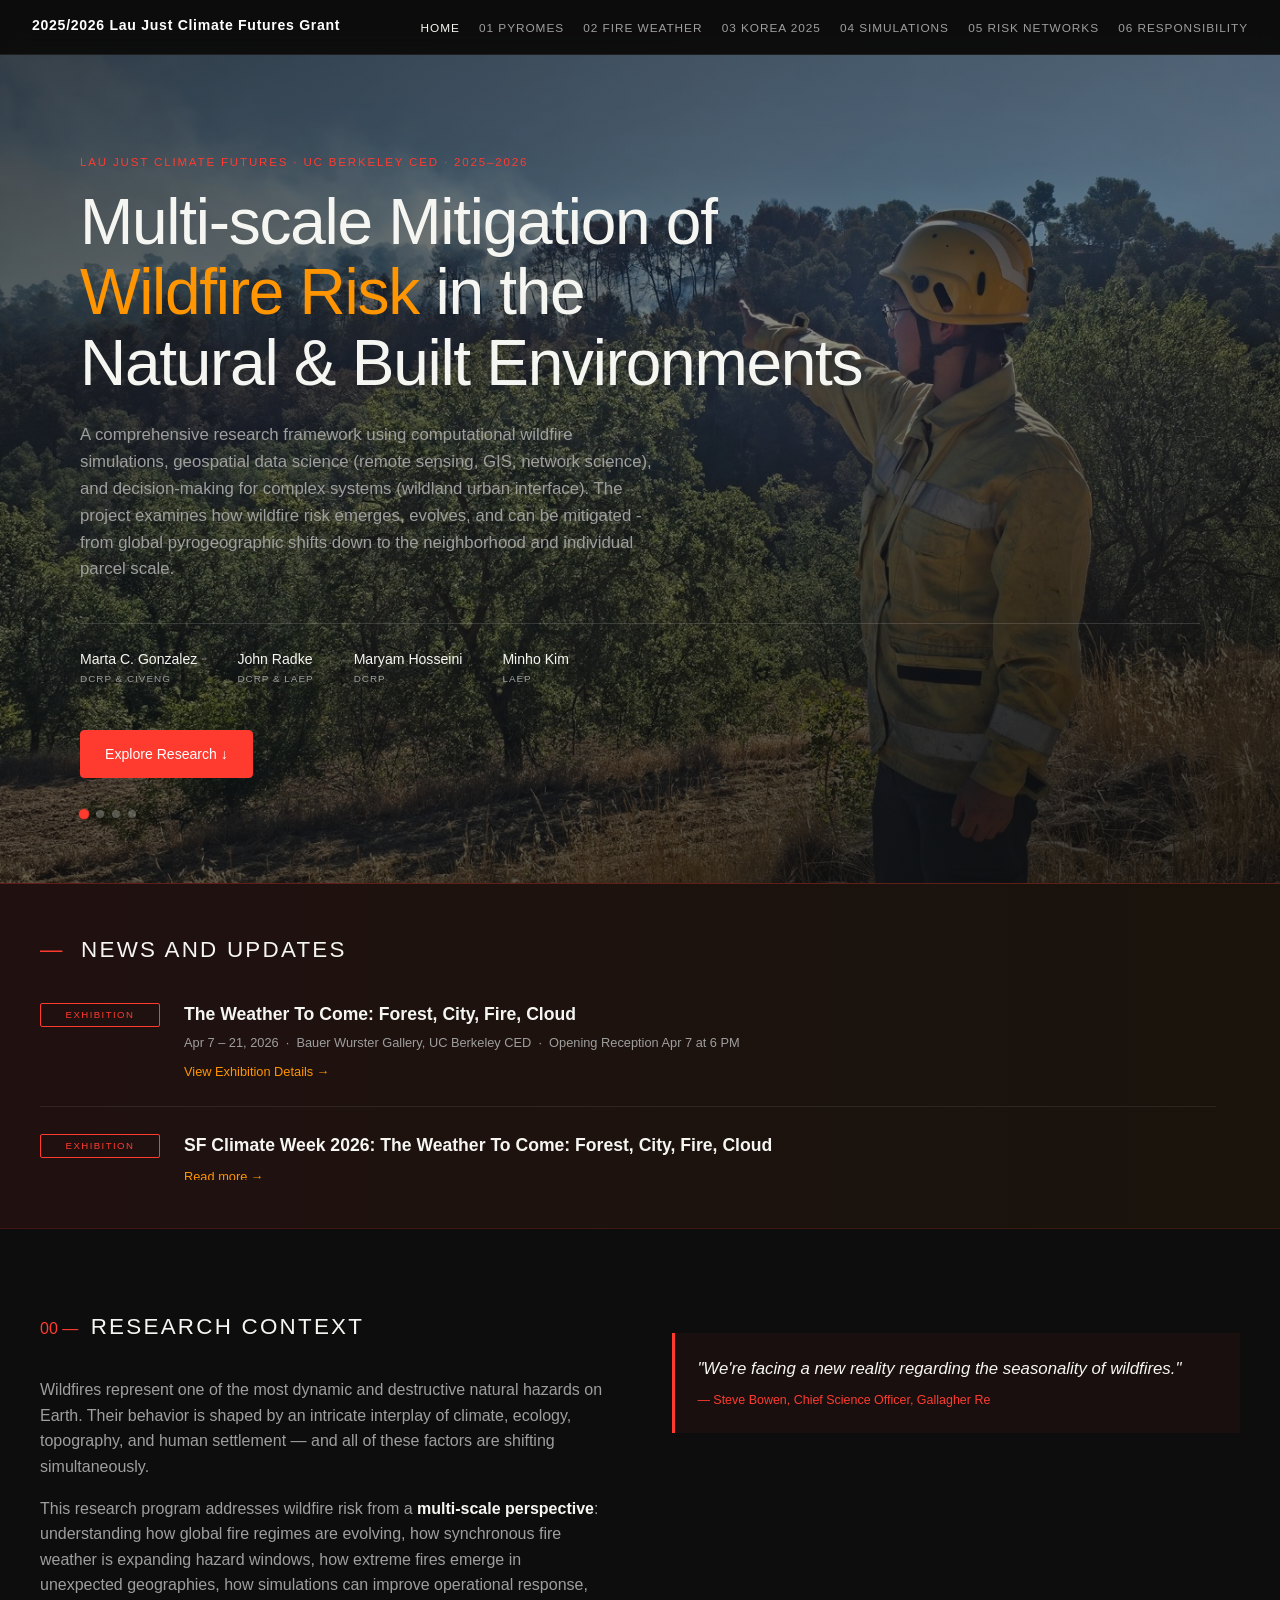
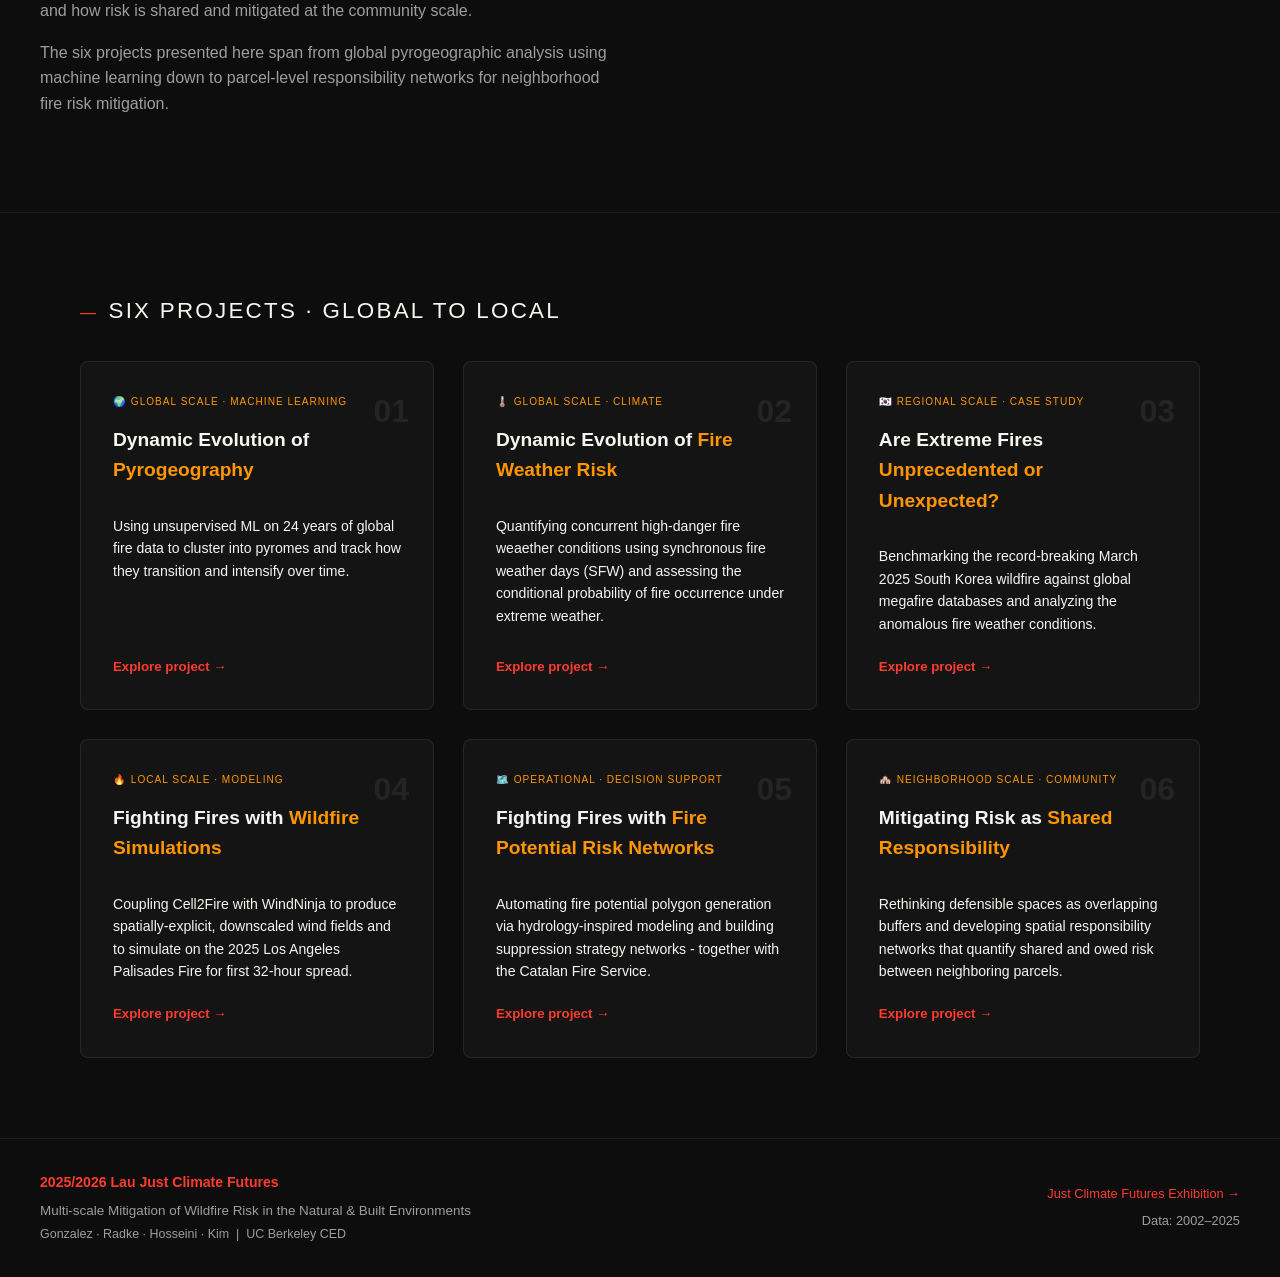
==== commit af6021ae: "Update" ====
--- a/index.html
+++ b/index.html
@@ -233,7 +233,7 @@
         </div>
       </div>
       <div>
-        <div class="stats-row" style="grid-template-columns: 1fr 1fr;">
+        <!-- <div class="stats-row" style="grid-template-columns: 1fr 1fr;">
           <div class="stat-item">
             <span class="stat-num">6</span>
             <span class="stat-label">Research Projects</span>
@@ -250,7 +250,7 @@
             <span class="stat-num">99th</span>
             <span class="stat-label">Korea Fire Percentile</span>
           </div>
-        </div>
+        </div> -->
         <div class="finding-callout" style="margin-top:1.5rem;">
           <p>"We're facing a new reality regarding the seasonality of wildfires."</p>
           <div class="finding-source">— Steve Bowen, Chief Science Officer, Gallagher Re</div>
--- a/css/style.css
+++ b/css/style.css
@@ -10,6 +10,8 @@
   --bone:         #f5f5f1;
   --ash:          #9e9e9e;
   --fire-red:     #ff3b30;
+  --PR-green:     #EFF8E9;
+  --OR-blue:      #2F6EBA;
   --fire-orange:  #ff9500;
   --font-mono:    "IBM Plex Mono", Consolas, monospace;
 }
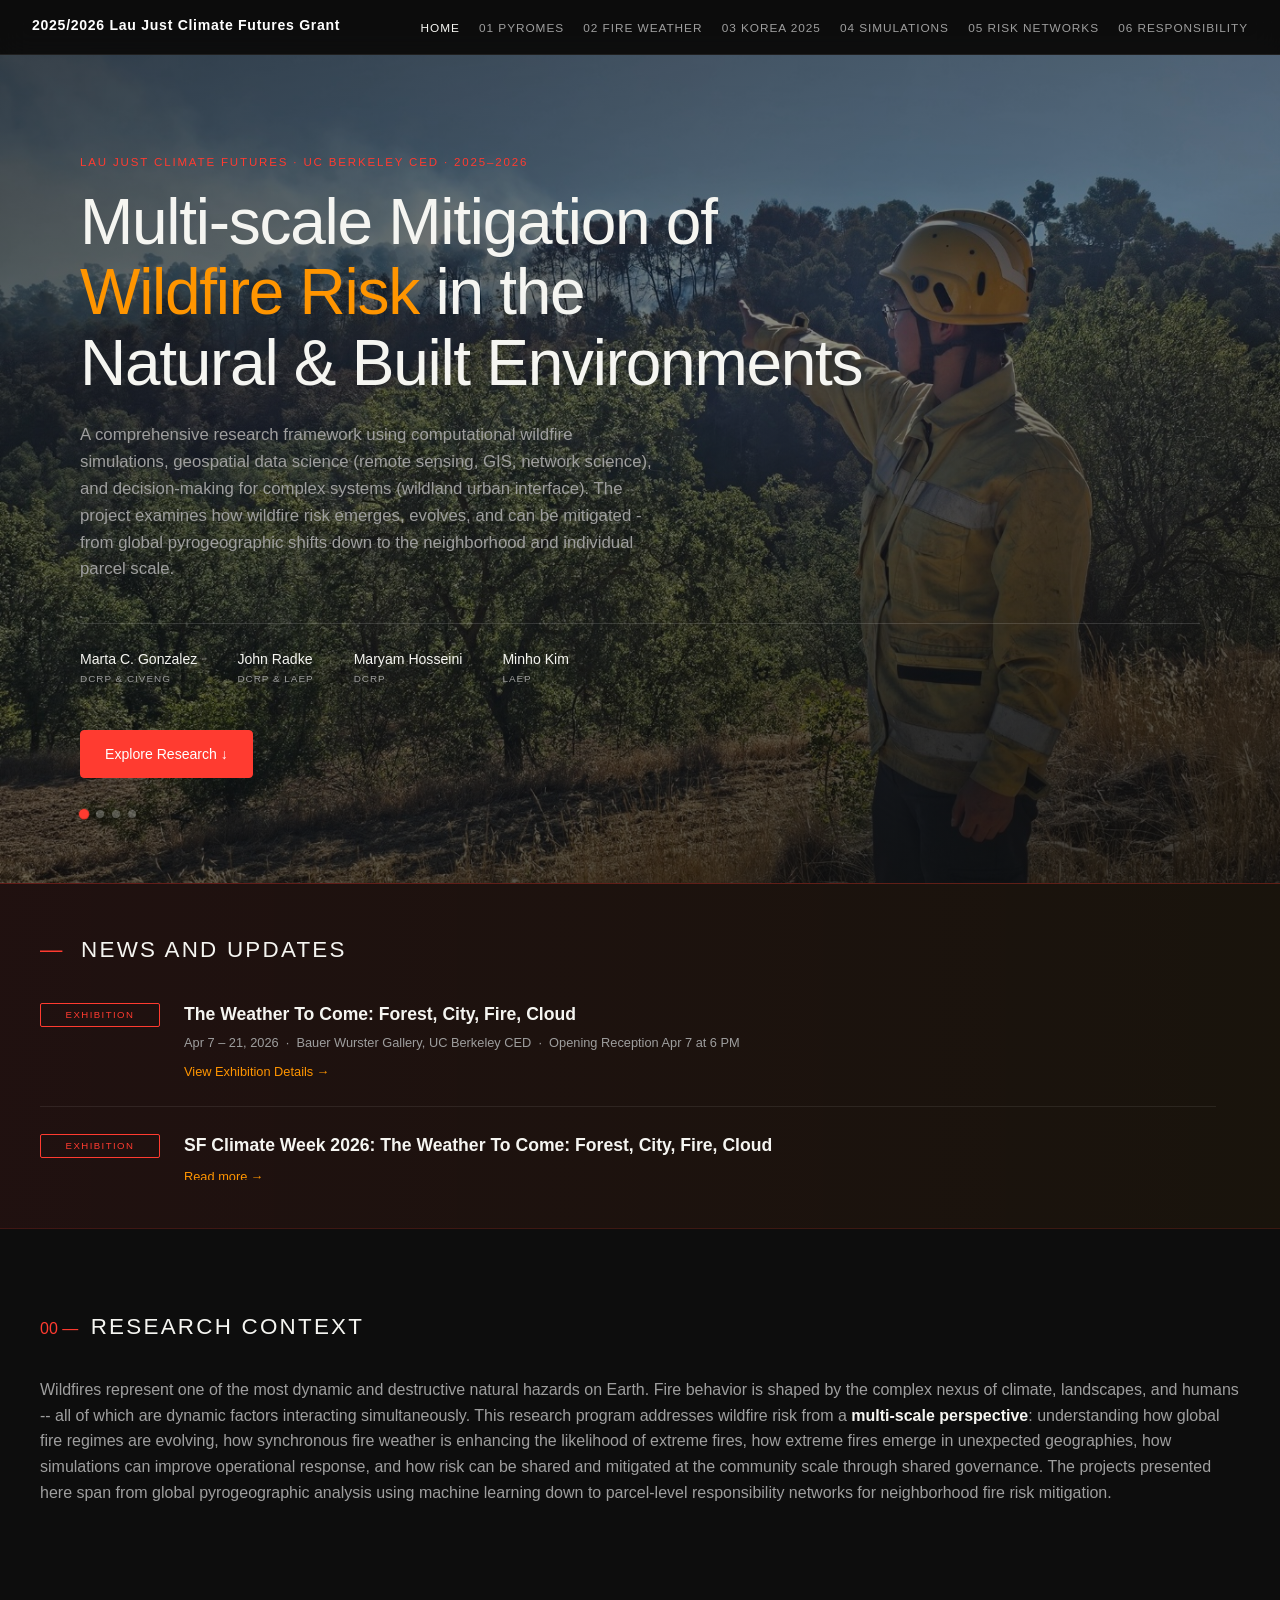
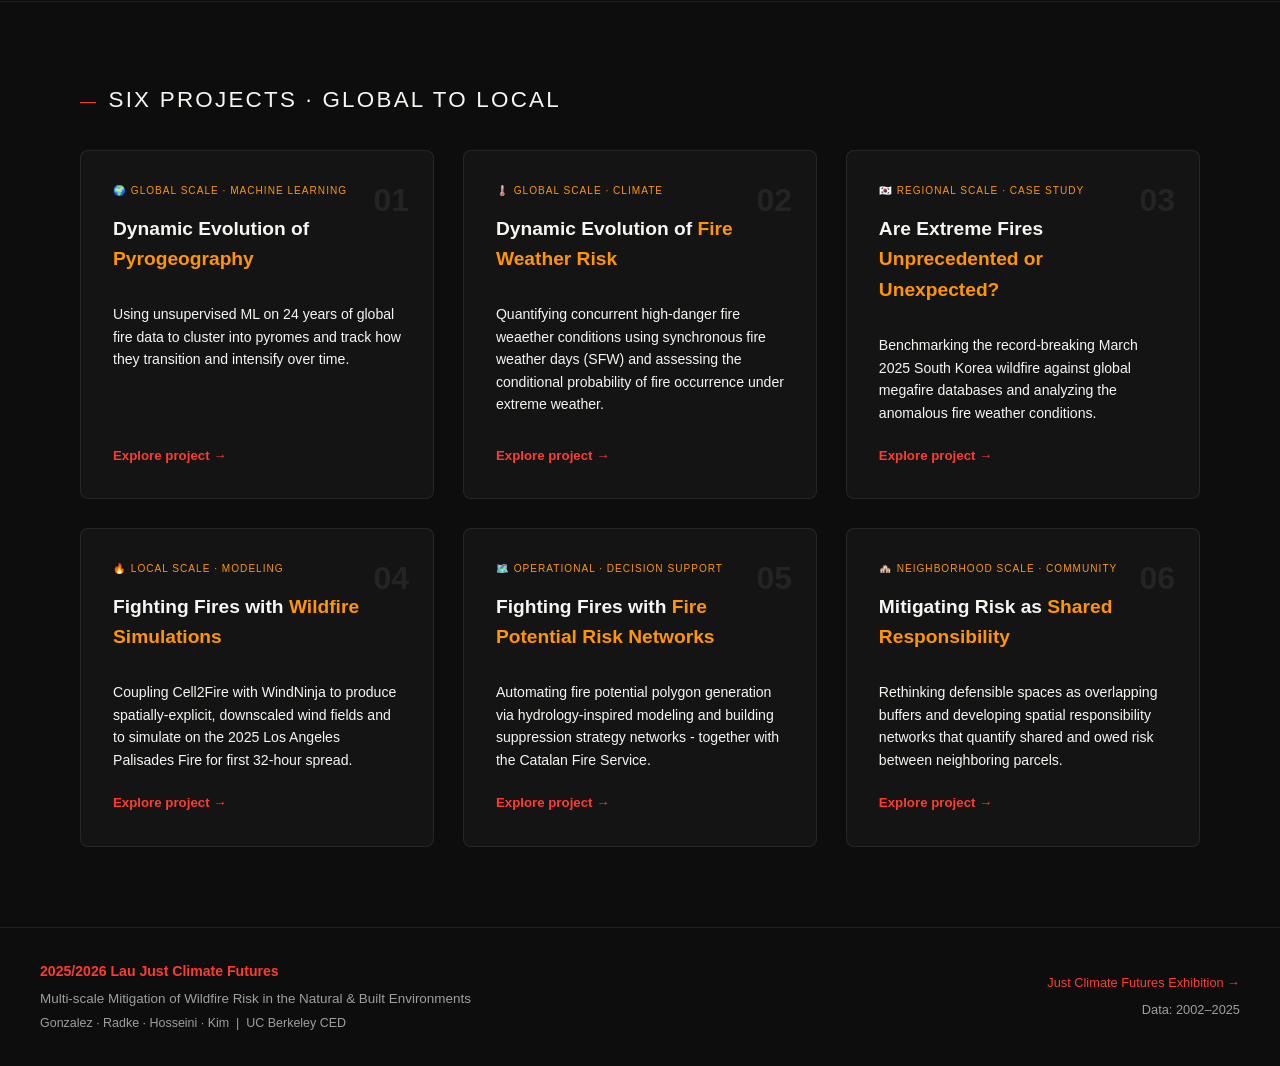
==== commit c7716961: "Update" ====
--- a/index.html
+++ b/index.html
@@ -220,19 +220,19 @@
 
 <section style="padding: 5rem 2.5rem; border-bottom: 1px solid rgba(255,255,255,0.06);">
   <div style="max-width:1200px; margin:0 auto;">
-    <div class="two-col">
+    <!-- <div class="two-col"> -->
       <div>
         <div class="section-header">
           <span class="section-num">00 —</span>
           <span class="section-title">Research Context</span>
         </div>
         <div class="block-text">
-          <p>Wildfires represent one of the most dynamic and destructive natural hazards on Earth. Their behavior is shaped by an intricate interplay of climate, ecology, topography, and human settlement — and all of these factors are shifting simultaneously.</p>
-          <p>This research program addresses wildfire risk from a <strong style="color:var(--bone)">multi-scale perspective</strong>: understanding how global fire regimes are evolving, how synchronous fire weather is expanding hazard windows, how extreme fires emerge in unexpected geographies, how simulations can improve operational response, and how risk is shared and mitigated at the community scale.</p>
-          <p>The six projects presented here span from global pyrogeographic analysis using machine learning down to parcel-level responsibility networks for neighborhood fire risk mitigation.</p>
-        </div>
-      </div>
-      <div>
+          <p>Wildfires represent one of the most dynamic and destructive natural hazards on Earth. Fire behavior is shaped by the complex nexus of climate, landscapes, and humans -- all of which are dynamic factors interacting simultaneously.
+          This research program addresses wildfire risk from a <strong style="color:var(--bone)">multi-scale perspective</strong>: understanding how global fire regimes are evolving, how synchronous fire weather is enhancing the likelihood of extreme fires, how extreme fires emerge in unexpected geographies, how simulations can improve operational response, and how risk can be shared and mitigated at the community scale through shared governance.
+          The projects presented here span from global pyrogeographic analysis using machine learning down to parcel-level responsibility networks for neighborhood fire risk mitigation.</p>
+        <!-- </div> -->
+      </div>
+      <!-- <div> -->
         <!-- <div class="stats-row" style="grid-template-columns: 1fr 1fr;">
           <div class="stat-item">
             <span class="stat-num">6</span>
@@ -251,12 +251,12 @@
             <span class="stat-label">Korea Fire Percentile</span>
           </div>
         </div> -->
-        <div class="finding-callout" style="margin-top:1.5rem;">
+        <!-- <div class="finding-callout" style="margin-top:1.5rem;">
           <p>"We're facing a new reality regarding the seasonality of wildfires."</p>
           <div class="finding-source">— Steve Bowen, Chief Science Officer, Gallagher Re</div>
-        </div>
-      </div>
-    </div>
+        </div> -->
+      <!-- </div> -->
+    <!-- </div> -->
   </div>
 </section>
 
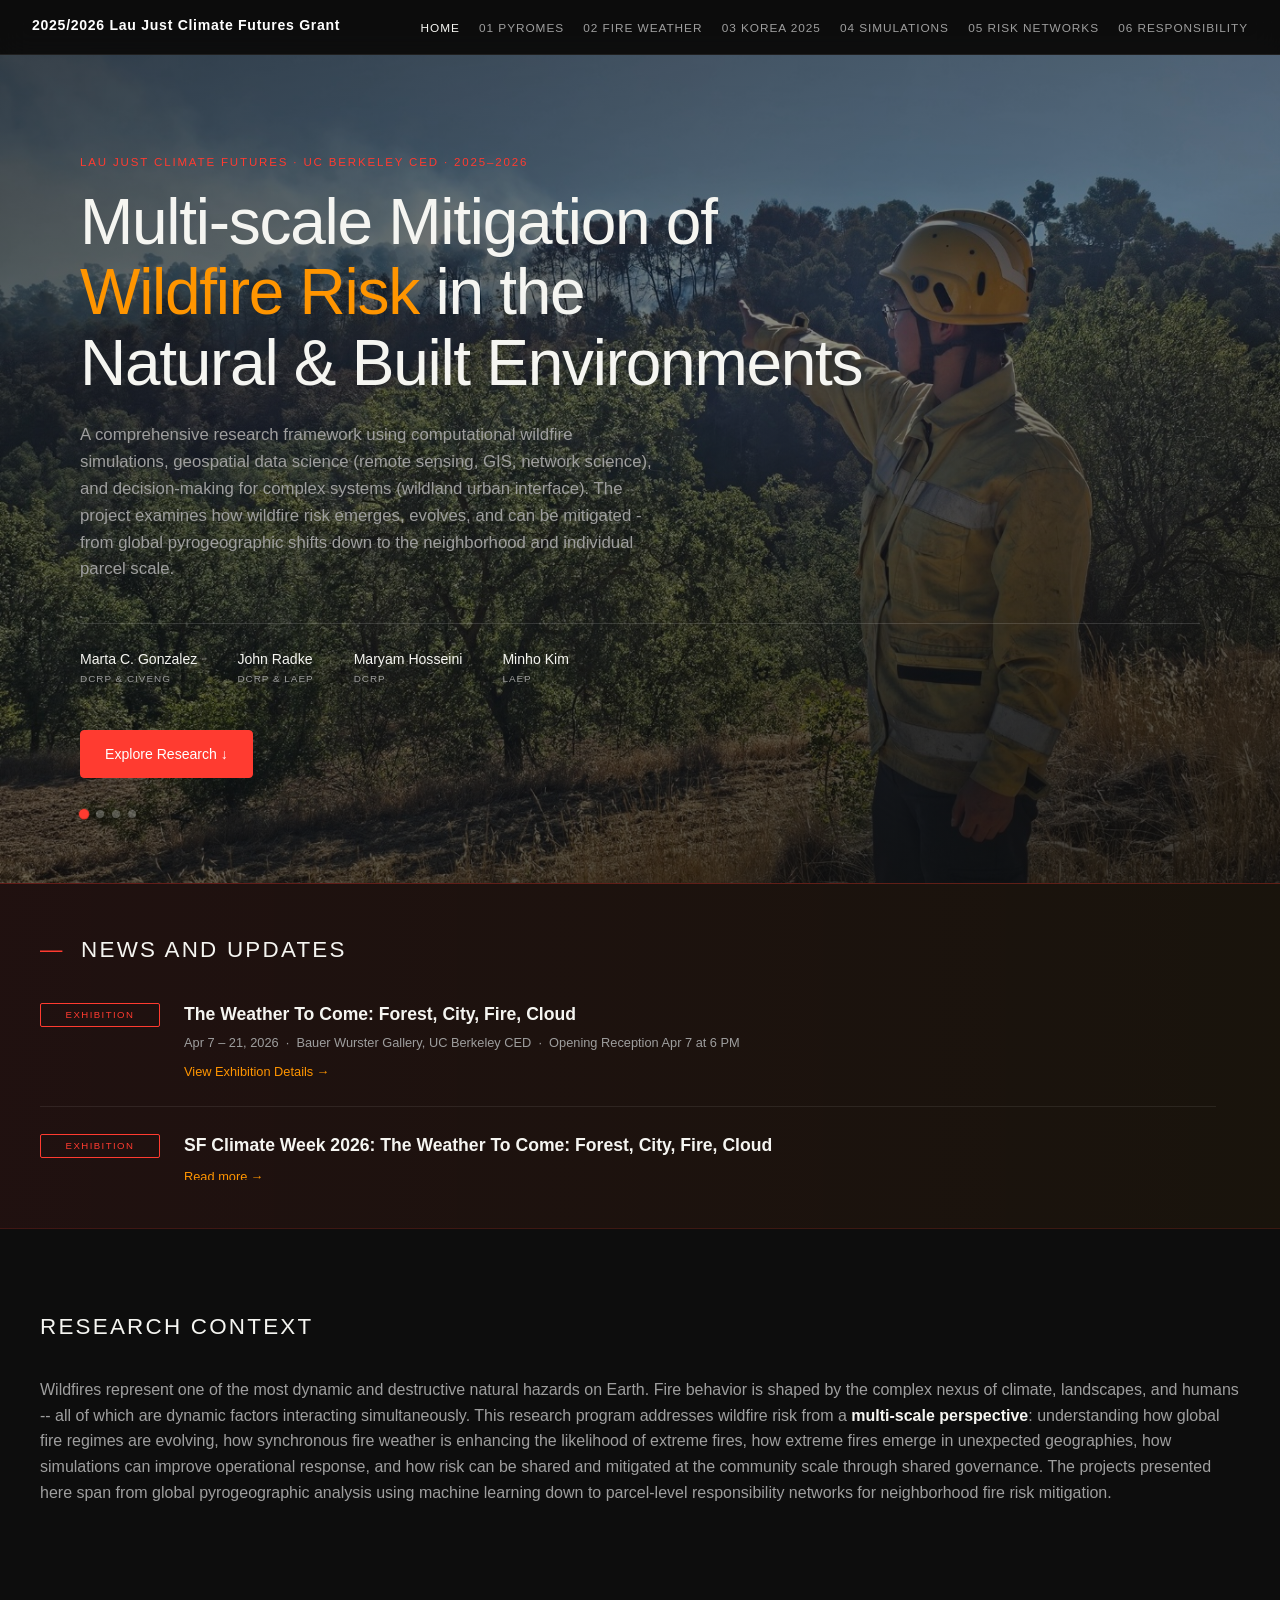
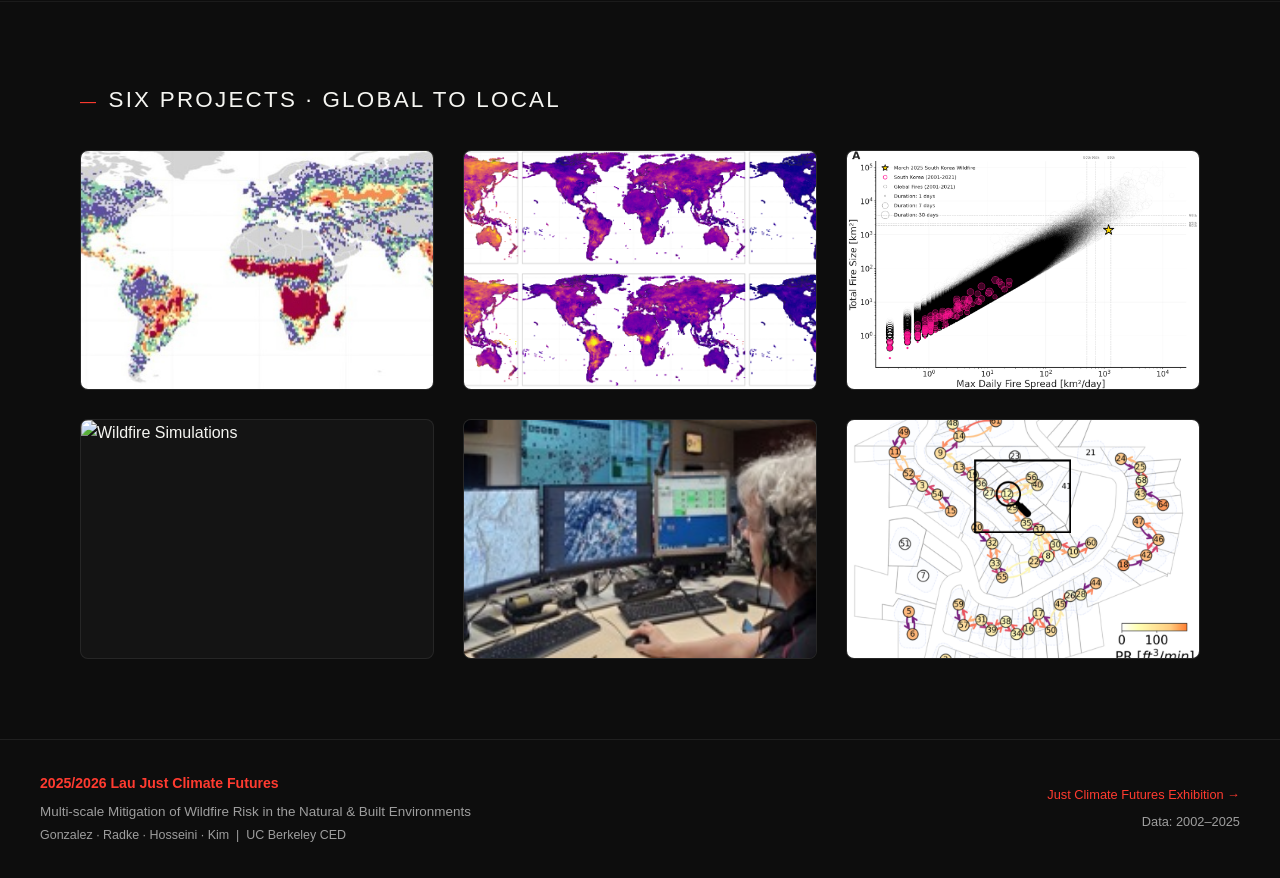
==== commit e95e1a7c: "Update" ====
--- a/index.html
+++ b/index.html
@@ -223,7 +223,7 @@
     <!-- <div class="two-col"> -->
       <div>
         <div class="section-header">
-          <span class="section-num">00 —</span>
+          <!-- <span class="section-num">00 —</span> -->
           <span class="section-title">Research Context</span>
         </div>
         <div class="block-text">
@@ -257,7 +257,7 @@
         </div> -->
       <!-- </div> -->
     <!-- </div> -->
-  </div>
+  <!-- </div> -->
 </section>
 
 <section class="projects-section" id="projects">
@@ -265,55 +265,86 @@
     <span class="section-num">— </span>
     <span class="section-title">Six Projects · Global to Local</span>
   </div>
-
   <div class="cards-grid">
+
     <a href="pages/01-pyrogeography.html" class="project-card">
-      <span class="card-num">01</span>
-      <div class="card-scale">🌍 Global Scale · Machine Learning</div>
-      <h2 class="card-title">Dynamic Evolution of <em>Pyrogeography</em></h2>
-      <p class="card-desc">Using unsupervised ML on 24 years of global fire data to cluster into pyromes and track how they transition and intensify over time.</p>
-      <div class="card-arrow">Explore project →</div>
+      <div class="card-image-wrap">
+        <img src="assets/preview1.jpeg" alt="Pyrogeography" class="card-img" />
+        <div class="card-overlay">
+          <span class="card-num">01</span>
+          <div class="card-scale">🌍 Global Scale · Machine Learning</div>
+          <h2 class="card-title">Dynamic Evolution of <em>Pyrogeography</em></h2>
+          <p class="card-desc">Using unsupervised ML on 24 years of global fire data to cluster into pyromes and track how they transition and intensify over time.</p>
+          <div class="card-arrow">Explore project →</div>
+        </div>
+      </div>
     </a>
 
     <a href="pages/02-fire-weather.html" class="project-card">
-      <span class="card-num">02</span>
-      <div class="card-scale">🌡️ Global Scale · Climate</div>
-      <h2 class="card-title">Dynamic Evolution of <em>Fire Weather Risk</em></h2>
-      <p class="card-desc">Quantifying concurrent high-danger fire weaether conditions using synchronous fire weather days (SFW) and assessing the conditional probability of fire occurrence under extreme weather.</p>
-      <div class="card-arrow">Explore project →</div>
+      <div class="card-image-wrap">
+        <img src="assets/preview2.png" alt="Fire Weather Risk" class="card-img" />
+        <div class="card-overlay">
+          <span class="card-num">02</span>
+          <div class="card-scale">🌡️ Global Scale · Climate</div>
+          <h2 class="card-title">Dynamic Evolution of <em>Fire Weather Risk</em></h2>
+          <p class="card-desc">Quantifying concurrent high-danger fire weather conditions using synchronous fire weather days (SFW) and assessing the conditional probability of fire occurrence under extreme weather.</p>
+          <div class="card-arrow">Explore project →</div>
+        </div>
+      </div>
     </a>
 
     <a href="pages/03-extreme-fires.html" class="project-card">
-      <span class="card-num">03</span>
-      <div class="card-scale">🇰🇷 Regional Scale · Case Study</div>
-      <h2 class="card-title">Are Extreme Fires <em>Unprecedented or Unexpected?</em></h2>
-      <p class="card-desc">Benchmarking the record-breaking March 2025 South Korea wildfire against global megafire databases and analyzing the anomalous fire weather conditions.</p>
-      <div class="card-arrow">Explore project →</div>
+      <div class="card-image-wrap">
+        <img src="assets/preview3.png" alt="Extreme Fires" class="card-img" />
+        <div class="card-overlay">
+          <span class="card-num">03</span>
+          <div class="card-scale">🇰🇷 Regional Scale · Case Study</div>
+          <h2 class="card-title">Are Extreme Fires <em>Unprecedented or Unexpected?</em></h2>
+          <p class="card-desc">Benchmarking the record-breaking March 2025 South Korea wildfire against global megafire databases and analyzing the anomalous fire weather conditions.</p>
+          <div class="card-arrow">Explore project →</div>
+        </div>
+      </div>
     </a>
 
     <a href="pages/04-simulations.html" class="project-card">
-      <span class="card-num">04</span>
-      <div class="card-scale">🔥 Local Scale · Modeling</div>
-      <h2 class="card-title">Fighting Fires with <em>Wildfire Simulations</em></h2>
-      <p class="card-desc">Coupling Cell2Fire with WindNinja to produce spatially-explicit, downscaled wind fields and to simulate on the 2025 Los Angeles Palisades Fire for first 32-hour spread.</p>
-      <div class="card-arrow">Explore project →</div>
+      <div class="card-image-wrap">
+        <img src="assets/preview4.png" alt="Wildfire Simulations" class="card-img" />
+        <div class="card-overlay">
+          <span class="card-num">04</span>
+          <div class="card-scale">🔥 Local Scale · Modeling</div>
+          <h2 class="card-title">Fighting Fires with <em>Wildfire Simulations</em></h2>
+          <p class="card-desc">Coupling Cell2Fire with WindNinja to produce spatially-explicit, downscaled wind fields and to simulate on the 2025 Los Angeles Palisades Fire for first 32-hour spread.</p>
+          <div class="card-arrow">Explore project →</div>
+        </div>
+      </div>
     </a>
 
     <a href="pages/05-risk-networks.html" class="project-card">
-      <span class="card-num">05</span>
-      <div class="card-scale">🗺️ Operational · Decision Support</div>
-      <h2 class="card-title">Fighting Fires with <em>Fire Potential Risk Networks</em></h2>
-      <p class="card-desc">Automating fire potential polygon generation via hydrology-inspired modeling and building suppression strategy networks - together with the Catalan Fire Service.</p>
-      <div class="card-arrow">Explore project →</div>
+      <div class="card-image-wrap">
+        <img src="assets/preview5.jpg" alt="Fire Potential Risk Networks" class="card-img" />
+        <div class="card-overlay">
+          <span class="card-num">05</span>
+          <div class="card-scale">🗺️ Operational · Decision Support</div>
+          <h2 class="card-title">Fighting Fires with <em>Fire Potential Risk Networks</em></h2>
+          <p class="card-desc">Automating fire potential polygon generation via hydrology-inspired modeling and building suppression strategy networks - together with the Catalan Fire Service.</p>
+          <div class="card-arrow">Explore project →</div>
+        </div>
+      </div>
     </a>
 
     <a href="pages/06-responsibility.html" class="project-card">
-      <span class="card-num">06</span>
-      <div class="card-scale">🏘️ Neighborhood Scale · Community</div>
-      <h2 class="card-title">Mitigating Risk as <em>Shared Responsibility</em></h2>
-      <p class="card-desc">Rethinking defensible spaces as overlapping buffers and developing spatial responsibility networks that quantify shared and owed risk between neighboring parcels.</p>
-      <div class="card-arrow">Explore project →</div>
-    </a>
+      <div class="card-image-wrap">
+        <img src="assets/preview6.png" alt="Shared Responsibility" class="card-img" />
+        <div class="card-overlay">
+          <span class="card-num">06</span>
+          <div class="card-scale">🏘️ Neighborhood Scale · Community</div>
+          <h2 class="card-title">Mitigating Risk as <em>Shared Responsibility</em></h2>
+          <p class="card-desc">Rethinking defensible spaces as overlapping buffers and developing spatial responsibility networks that quantify shared and owed risk between neighboring parcels.</p>
+          <div class="card-arrow">Explore project →</div>
+        </div>
+      </div>
+    </a>
+
   </div>
 </section>
 
--- a/css/style.css
+++ b/css/style.css
@@ -356,12 +356,21 @@
   max-width: 1200px;
   margin: 0 auto;
 }
+
 .cards-grid {
   display: grid;
-  grid-template-columns: repeat(auto-fit, minmax(300px, 1fr));
+  grid-template-columns: repeat(3, 1fr);
   gap: 1.8rem;
 }
-.project-card {
+
+@media (max-width: 960px) {
+  .cards-grid { grid-template-columns: repeat(2, 1fr); }
+}
+@media (max-width: 600px) {
+  .cards-grid { grid-template-columns: 1fr; }
+}
+
+/* .project-card {
   background: var(--panel-bg);
   border: 1px solid var(--border-color);
   border-radius: 8px;
@@ -375,6 +384,106 @@
   border-color: var(--fire-red);
   transform: translateY(-4px);
   background: rgba(255,255,255,0.05);
+} */
+
+/* =========================================
+   Project Cards — Image Preview with Hover
+   ========================================= */
+.project-card {
+  background: var(--panel-bg);
+  border: 1px solid var(--border-color);
+  border-radius: 8px;
+  padding: 0;
+  position: relative;
+  overflow: hidden;
+  transition: all .3s ease;
+  display: block;
+  height: 240px;   /* fixed height instead of aspect-ratio */
+}
+
+
+.project-card:hover {
+  border-color: var(--fire-red);
+  transform: translateY(-4px);
+}
+
+.card-image-wrap {
+  position: relative;
+  width: 100%;
+  height: 100%;
+}
+
+.card-img {
+  width: 100%;
+  height: 100%;
+  object-fit: cover;
+  display: block;
+  transition: opacity .35s ease;
+}
+
+.card-overlay {
+  position: absolute;
+  inset: 0;
+  padding: 1.5rem;
+  background: linear-gradient(
+    160deg,
+    rgba(13,13,13,0.85) 0%,
+    rgba(13,13,13,0.60) 50%,
+    rgba(13,13,13,0.88) 100%
+  );
+  display: flex;
+  flex-direction: column;
+  justify-content: flex-end;
+  opacity: 0;
+  transition: opacity .35s ease;
+}
+
+.project-card:hover .card-img {
+  opacity: 0.25;
+}
+
+.project-card:hover .card-overlay {
+  opacity: 1;
+}
+
+.card-overlay .card-num {
+  position: absolute;
+  top: 1.2rem;
+  right: 1.2rem;
+  font-family: var(--font-mono);
+  color: rgba(255,255,255,0.15);
+  font-size: 2rem;
+  font-weight: 700;
+}
+
+.card-overlay .card-scale {
+  font-family: var(--font-mono);
+  font-size: 0.63rem;
+  color: var(--fire-orange);
+  text-transform: uppercase;
+  letter-spacing: .1em;
+  margin-bottom: .6rem;
+}
+
+.card-overlay .card-title {
+  font-size: 1.1rem;
+  font-weight: 600;
+  color: var(--bone);
+  margin: 0 0 .6rem;
+  line-height: 1.25;
+}
+
+.card-overlay .card-desc {
+  font-size: 0.82rem;
+  color: var(--ash);
+  line-height: 1.5;
+  margin: 0 0 .9rem;
+}
+
+.card-overlay .card-arrow {
+  font-size: 0.83rem;
+  color: var(--fire-red);
+  font-weight: 600;
 }
 .card-num {
   position: absolute; top: 1.5rem; right: 1.5rem;
